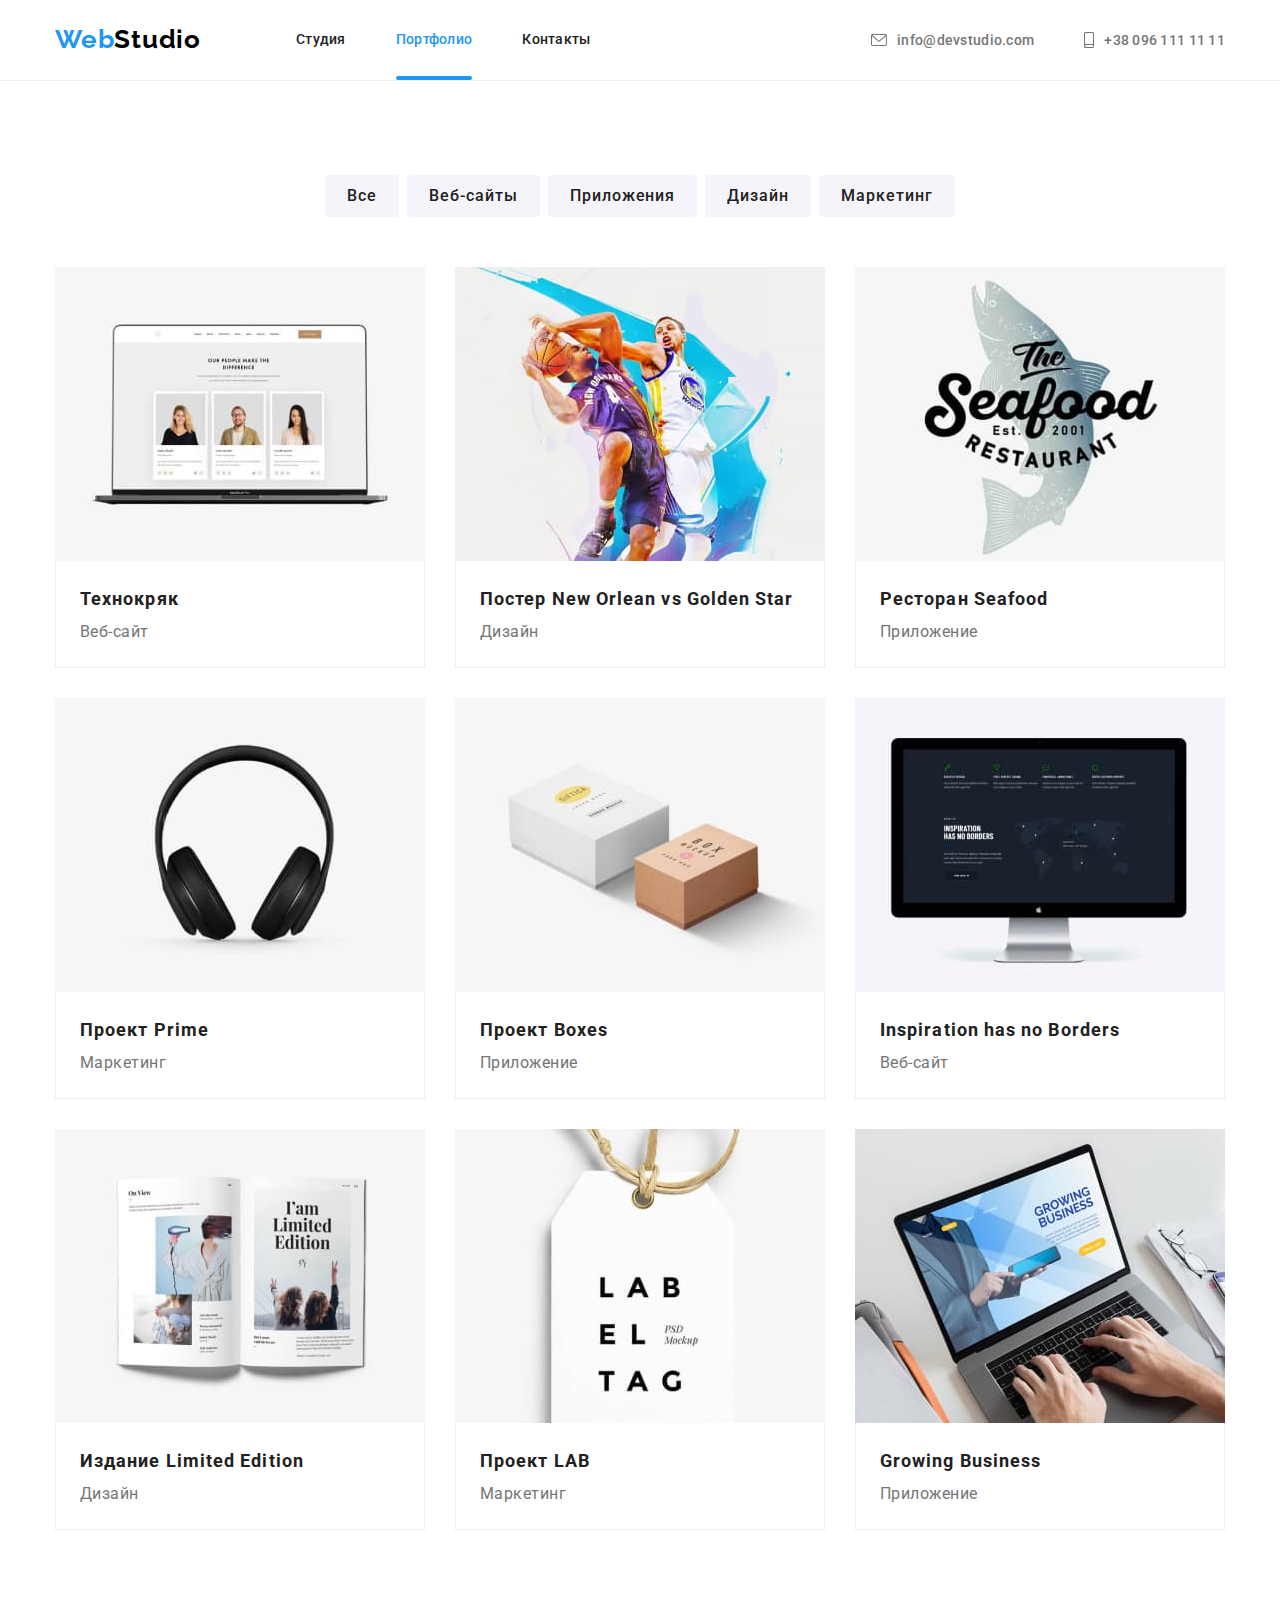
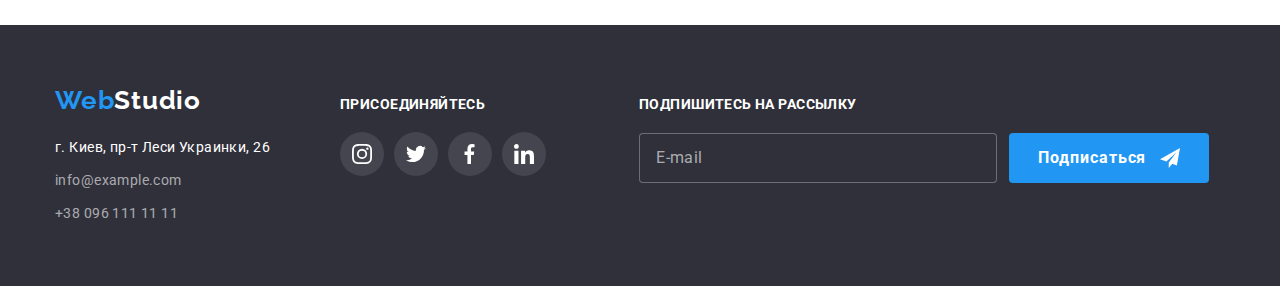
==== portfolio.html @ 0ee6da51 "!!!!!!Start!!!!!!" ====
<!DOCTYPE html>
<html lang="ru">

<head>
  <meta charset="UTF-8" />
  <meta http-equiv="X-UA-Compatible" content="IE=edge" />
  <meta name="viewport" content="width=device-width, initial-scale=1.0" />
  <title>Document</title>
  <link rel="preconnect" href="https://fonts.googleapis.com" />
  <link rel="preconnect" href="https://fonts.gstatic.com" crossorigin />
  <link href="https://fonts.googleapis.com/css2?family=Raleway:wght@700&family=Roboto:wght@400;500;700;900&display=swap"
    rel="stylesheet" />
  <link rel="stylesheet"
    href="https://cdnjs.cloudflare.com/ajax/libs/modern-normalize/1.1.0/modern-normalize.min.css" />
    
  <link rel="stylesheet" href="./css/main.min.css" />


</head>

<body>
  <!-- верхняя линия -->
  <header class="header">

    <div class="container">

      <nav class="header__nav">

        <a href="" class="header__logo"><span class="header__web">Web</span>Studio</a>


        <ul class="site-nav">

          <li class="site-nav__item"><a href="./index.html" class="site-nav__link  ">Студия</a></li>

          <li class="site-nav__item">
            <a href="./portfolio.html" class="site-nav__link current">Портфолио</a>
          </li>
          <li class="site-nav__item"><a href="" class="site-nav__link">Контакты</a></li>
        </ul>
      </nav>

      <ul class="auth-nav ">

        <li class=" auth-nav__item ">

          <a href="info@devstudio.com" class="auth-nav__info">

            <svg class="auth-nav__envelope auth-nav__icon" width="16px" height="12px">

              <use href="./images/icons.svg.svg#icon-envelope"></use>
            </svg>info@devstudio.com</a>
        </li>
        <li class=" auth-nav__item ">
          <a href="+380961111111" class="auth-nav__info">
            <svg class="auth-nav__smartphone auth-nav__icon" width="10px" height="16px">

              <use href="./images/icons.svg.svg#icon-smartphone"></use>
            </svg>+38 096 111 11 11</a>
        </li>
      </ul>
    </div>
  </header>
  <!-- проекти -->
  <main>
    <section class="section-project">
      <div class="section-project__conteiner">
        <h1 class="secret">Проекти компании</h1>
        <!-- фильтр -->
        <div>
          <ul class="filter ">
            <li class="filter__item">
              <button type="button" class=" filter__button">Все</button>
            </li>
            <li class="filter__item">
              <button type="button" class=" filter__button">
                Веб-сайты
              </button>
            </li>
            <li class="filter__item">
              <button type="button" class=" filter__button">
                Приложения
              </button>
            </li>
            <li class="filter__item">
              <button type="button" class=" filter__button">
                Дизайн
              </button>
            </li>
            <li class="filter__item">
              <button type="button" class=" filter__button">
                Маркетинг
              </button>
            </li>
          </ul>
        </div>

        <ul class="project">
          <li class="cards">

            <a href="#" class="cards__link">

              <div class="cards__effect">

                <img src="images/img4.jpg" alt="пример веб сайта" width="370" />
                <div class="cards__textBox">

                  <p class="cards__text ">Ресурс предлагает комплексные предложения с разным уровнем функционала и

                    сервисов. Все это позволит посетителю получить исчерпывающие сведения о компании или частном лице.
                  </p>

                </div>

              </div>
              <div class="cards__border">
                <h2 class="cards__title">Технокряк</h2>

                <p class="cards__description">Веб-сайт</p>

              </div>
            </a>
          </li>

          <li class="cards">
            <a href="#" class="cards__link">
              <div class="cards__effect">
                <img src="images/img5.jpg" alt="пример веб сайта" width="370" />
                <div class="cards__textBox">

                  <p class="cards__text">Ресурс предлагает комплексные предложения с разным уровнем функционала и
                    сервисов. Все это позволит посетителю получить исчерпывающие сведения о компании или частном лице.
                  </p>

                </div>

              </div>

              <div class="cards__border">
                <h2 class="cards__title">
                  Постер <span lang="en"> New Orlean vs Golden Star</span>
                </h2>
                <p class="cards__description">Дизайн</p>
              </div>
            </a>
          </li>
          <li class="cards">
            <a href="#" class="cards__link">
              <div class="cards__effect">
                <img src="images/seafood.jpg" alt="пример веб сайта" width="370" />
                <div class="cards__textBox">

                  <p class="cards__text">Ресурс предлагает комплексные предложения с разным уровнем функционала и
                    сервисов. Все это позволит посетителю получить исчерпывающие сведения о компании или частном лице.
                  </p>

                </div>

              </div>
              <div class="cards__border">
                <h2 class="cards__title">
                  Ресторан <span lang="en">Seafood</span>
                </h2>
                <p class="cards__description">Приложение</p>
              </div>
            </a>
          </li>
          <li class="cards">
            <a href="#" class="cards__link">
              <div class="cards__effect">
                <img src="images/img7.jpg" alt="пример веб сайта" width="370" />
                <div class="cards__textBox">

                  <p class="cards__text">Ресурс предлагает комплексные предложения с разным уровнем функционала и
                    сервисов. Все это позволит посетителю получить исчерпывающие сведения о компании или частном лице.
                  </p>

                </div>

              </div>
              <div class="cards__border">

                <h2 class="cards__title">
                  Проект <span lang="en">Prime</span>
                </h2>
                <p class="cards__description">Маркетинг</p>
              </div>
            </a>
          </li>
          <li class="cards">
            <a href="#" class="cards__link">
              <div class="cards__effect">

                <img src="images/img8.jpg" alt="пример веб сайта" width="370" />
                <div class="cards__textBox">

                  <p class="cards__text">Ресурс предлагает комплексные предложения с разным уровнем функционала и
                    сервисов. Все это позволит посетителю получить исчерпывающие сведения о компании или частном лице.
                  </p>

                </div>

              </div>
              <div class="cards__border">
                <h2 class="cards__title">
                  Проект <span lang="en">Boxes</span>
                </h2>
                <p class="cards__description">Приложение</p>
              </div>
            </a>
          </li>
          <li class="cards">
            <a href="#" class="cards__link">
              <div class="cards__effect">
                <img src="images/img9.jpg" alt="пример веб сайта" width="370" />
                <div class="cards__textBox">

                  <p class="cards__text">Ресурс предлагает комплексные предложения с разным уровнем функционала и
                    сервисов. Все это позволит посетителю получить исчерпывающие сведения о компании или частном лице.
                  </p>

                </div>

              </div>
              <div class="cards__border">
                <h2 class="cards__title" lang="en">
                  Inspiration has no Borders
                </h2>
                <p class="cards__description">Веб-сайт</p>
              </div>
            </a>
          </li>
          <li class="cards">
            <a href="#" class="cards__link">
              <div class="cards__effect">
                <img src="images/img10.jpg" alt="пример веб сайта" width="370" />
                <div class="cards__textBox">

                  <p class="cards__text">Ресурс предлагает комплексные предложения с разным уровнем функционала и
                    сервисов. Все это позволит посетителю получить исчерпывающие сведения о компании или частном лице.
                  </p>

                </div>

              </div>
              <div class="cards__border">
                <h2 class="cards__title">
                  Издание <span lang="en">Limited Edition</span>
                </h2>
                <p class="cards__description">Дизайн</p>
              </div>
            </a>
          </li>
          <li class="cards">
            <a href="#" class="cards__link">
              <div class="cards__effect">
                <img src="images/img11.jpg" alt="пример веб сайта" width="370" />
                <div class="cards__textBox">
                  <p class="cards__text">Ресурс предлагает комплексные предложения с разным уровнем функционала и
                    сервисов. Все это позволит посетителю получить исчерпывающие сведения о компании или частном лице.
                  </p>

                </div>

              </div>
              <div class="cards__border">
                <h2 class="cards__title">
                  Проект <span lang="en">LAB</span>
                </h2>
                <p class="cards__description">Маркетинг</p>
              </div>
            </a>
          </li>
          <li class="cards">
            <a href="#" class="cards__link">
              <div class="cards__effect">
                <img src="images/img12.jpg" alt="пример веб сайта" width="370" />
                <div class="cards__textBox">

                  <p class="cards__text">Ресурс предлагает комплексные предложения с разным уровнем функционала и
                    сервисов. Все это позволит посетителю получить исчерпывающие сведения о компании или частном лице.
                  </p>

                </div>

              </div>
              <div class="cards__border">
                <h2 class="cards__title" lang="en">Growing Business</h2>
                <p class="cards__description">Приложение</p>
              </div>
            </a>
          </li>
        </ul>
      </div>
    </section>
  </main>
  <!-- футер -->

  <footer class="footer">

    <div class=" footer__conteainer container ">

      <div class="footer__address">

        <a class="footer__logo" href=""><span class="footer__web">Web</span>Studio</a>

        <address style="font-style: normal;">

          <ul class="footer__nav ">

            <li class="footer__info auth-info">

              <a href="" class="footer__auth">г. Киев, пр-т Леси Украинки, 26</a>

            </li>
            <li class="footer__info auth-info">
              <a href="info@example.com" class="footer__infoLink ">info@example.com</a>
            </li>
            <li class="footer__info  auth-info">
              <a href="+380961111111" class="footer__infoLink ">+38 096 111 11 11</a>
            </li>
          </ul>
        </address>
      </div>


      <div class="footer-media">
        <h2 class="footer-media__strong">присоединяйтесь</h2>
        <ul class="footerSoc">
          <li class="footerSoc__item">
            <a href="" class=" footerSoc__icon">
              <svg class="footerSoc__svg " width="20px" height="20px">
                <use href="./images/icons.svg.svg#icon-instagram"></use>
              </svg>
            </a>
          </li>
          <li class="footerSoc__item">
            <a href="" class="footerSoc__icon">
              <svg class="footerSoc__svg" width="20px" height="20px">
                <use href="./images/icons.svg.svg#icon-twitter"></use>
              </svg>
            </a>
          </li>
          <li class="footerSoc__item">
            <a href="" class="footerSoc__icon">
              <svg class="footerSoc__svg" width="20px" height="20px">
                <use href="./images/icons.svg.svg#icon-facebook"></use>
              </svg>
            </a>
          </li>
          <li class="footerSoc__item">
            <a href="" class="footerSoc__icon">
              <svg class="footerSoc__svg" width="20px" height="20px">
                <use href="./images/icons.svg.svg#icon-linkedin"></use>
              </svg>
            </a>
          </li>
        </ul>
      </div>
      <div class="subscription">
        <label for="email" class="subscription__label">Подпишитесь на рассылку</label>
        <input class="subscription__input" placeholder="E-mail" type="email" name="email" id="email">

        <button class=" subscription__button" type="submit">Подписаться

          <svg class="subscription__icons" width="20px" height="20px">
            <use href="./images/icons.svg.svg#icon-send"></use>
          </svg>

        </button>
      </div>
    </div>
  </footer>
</body>

</html>
---- css/main.min.css ----
html{box-sizing:border-box}*,*::before,*::after{box-sizing:inherit}.list{list-style:none}ul,li,a{list-style:none;padding:0;margin:0}h1,h2,h3,h4,p{margin:0;padding:0}.dec-non{text-decoration:none}img{display:block}body{padding-top:80px;background-color:#fff;color:#757575;font-family:"Roboto", sans-serif;margin:0}.section{text-align:center;padding-top:95px;padding-bottom:95px}.container{margin-left:auto;margin-right:auto;padding-left:15px;padding-right:15px;width:1200px}.secret{position:absolute;width:1px;height:1px;margin:-1px;border:0;padding:0;white-space:nowrap;clip-path:inset(100%);clip:rect(0 0 0 0);overflow:hidden}.header{position:fixed;width:100%;top:0;left:0;z-index:1;background-color:#fff;border-bottom:1px solid #eeeeee}.container{display:flex;align-items:center}.header__nav{display:flex;align-items:center}.site-nav{margin:auto;margin-left:95px;display:flex}.site-nav__item{margin-right:50px}.site-nav:last-child{margin-right:0}.site-nav__link{position:relative;display:block;padding:32px 0px;font-weight:500;font-size:14px;line-height:1.14;letter-spacing:0.02em;text-decoration:none;color:#212121;transition-property:color;transition-duration:250ms;transition-timing-function:cubic-bezier(0.4, 0, 0.2, 1)}.site-nav__link:focus,.site-nav__link:hover{color:#2196f3}.site-nav__link.current{color:#2196f3}.auth-nav__info{text-decoration:none;font-weight:500;font-size:14px;line-height:1.14;letter-spacing:0.02em}.auth-nav{margin-left:auto;display:flex;align-items:baseline;margin-top:0;margin-bottom:0}.auth-nav__info{text-decoration:none;font-weight:500;font-size:14px;line-height:1.14;letter-spacing:0.02em;color:#757575;transition-property:color;transition-duration:250ms;transition-timing-function:cubic-bezier(0.4, 0, 0.2, 1)}.auth-nav:focus,.auth-nav:hover{color:#2196f3}.auth-nav__item+.auth-nav__item{margin-left:50px}.auth-nav__icon{margin-right:10px;fill:#757575;transition-property:fill;transition-duration:250ms;transition-timing-function:cubic-bezier(0.4, 0, 0.2, 1)}.auth-nav__smartphone{margin-bottom:-3px}.auth-nav__envelope{margin-bottom:-1px}.auth-nav__info:hover,.auth-nav__info:focus{color:#2196f3}.auth-nav__info:hover .auth-nav__icon,.auth-nav__info:focus .auth-nav__icon{fill:#2196f3}.current::after{content:"";position:absolute;left:0;bottom:0;display:block;width:100%;height:4px;border-radius:2px;background-color:#2196f3}.header__logo{font-family:"Raleway";font-style:normal;text-decoration:none;font-weight:700;font-size:26px;line-height:1.2;letter-spacing:0.03em;color:black}.header__web{color:#2196f3}.heroes{min-height:600px;max-width:1600px;padding-top:200px;padding-bottom:200px;margin:auto;background-image:linear-gradient(to right, rgba(0,0,0,0.25), rgba(0,0,0,0.25)),url(../images/Img-fon.jpg);background-color:#2f303a}.heroes__section{text-align:center;margin-left:auto;margin-right:auto;width:1200px}.heroes__header{margin:0;padding:0;font-weight:900;font-size:44px;line-height:1.4;letter-spacing:0.06em;text-transform:uppercase;color:#fff;margin-bottom:30px}.heroes__button{display:inline-block;font-family:inherit;font-weight:500;font-size:16px;line-height:1.6;cursor:pointer;text-align:center;letter-spacing:0.03em;border-radius:4px;border:none;padding:10px 32px;box-sizing:border-box;align-items:center;color:#fff;background-color:#2196f3;box-shadow:0px 4px 4px rgba(0,0,0,0.15);transition-property:background-color;transition-duration:250ms;transition-timing-function:cubic-bezier(0.4, 0, 0.2, 1)}.heroes__button:hover,.heroes__button:focus{background-color:#006eff}.peculiarities__list{display:flex;margin-bottom:0;margin-top:0;font-weight:700;font-size:14px;line-height:1.4;letter-spacing:0.03em;color:#212121}.peculiarities__description{text-align:center;text-align:left;width:270px}.peculiarities__description:not(:last-child){margin-right:30px}.peculiarities__decor{display:flex;justify-content:center;align-items:center;margin-bottom:30px;width:270px;height:120px;border-radius:4px;background-color:#f5f4fa}.peculiarities__title{margin-top:0;margin-bottom:10px;font-weight:700;font-size:14px;line-height:1.4;letter-spacing:0.03em;text-transform:uppercase;color:#212121}.peculiarities__paragraph{margin-bottom:0;margin-top:0;font-weight:400;font-size:14px;line-height:1.7;letter-spacing:0.03em;color:#757575}.performance{text-align:center;padding-bottom:95px}.performance__title{text-align:center;margin-top:0;margin-bottom:0;margin-bottom:50px;font-weight:700;font-size:36px;line-height:1.17;letter-spacing:0.03em;color:#212121}.performance__list{margin:0;display:flex}.performance__description:not(:last-child){padding-right:30px}.performance__card{position:relative}.performance__fon{display:flex;position:absolute;align-items:center;justify-content:center;bottom:0;padding:8px;width:100%;min-height:70px;background-color:rgba(47,48,58,0.8)}.performance__img-text{font-style:normal;text-transform:uppercase;font-weight:700;font-size:14px;line-height:1.14;letter-spacing:0.03em;color:#fff}.team{background-color:#f5f4fa}.team__title{text-align:center;margin-top:0;margin-bottom:0;margin-bottom:50px;font-weight:700;font-size:36px;line-height:1.17;letter-spacing:0.03em;color:#212121}.team__list{margin-top:0;margin-bottom:0;text-align:center;padding-left:0;padding-right:0;display:flex}.team__description{border-radius:0px 0px 4px 4px;box-shadow:0px 1px 3px rgba(0,0,0,0.12),0px 1px 1px rgba(0,0,0,0.14),0px 2px 1px rgba(0,0,0,0.2);background-color:#fff}.team__description:not(:last-child){margin-right:30px}.team__works{padding-top:30px;padding-bottom:30px}.team__employee{margin-top:0;margin-bottom:0;padding-bottom:10px;font-weight:500;font-size:16px;line-height:1.2;letter-spacing:0.03em;color:#212121}.team__speciality{margin-top:0;margin-bottom:0;padding-bottom:16px;font-weight:400;font-size:16px;line-height:1.2;letter-spacing:0.03em}.social-media{display:flex;align-items:center;margin:auto;width:206px}.social-media__logo:not(:last-child){margin-right:10px}.social-media__link{display:flex;width:44px;height:44px;border-radius:50%;transition-property:background-color;transition-duration:250ms;transition-timing-function:cubic-bezier(0.4, 0, 0.2, 1)}.social-media__link:hover,.social-media__link:focus{background-color:#2196f3;filter:drop-shadow(0px 4px 4px rgba(0,0,0,0.25))}.social-media__link a{width:20px;height:20px}.social-media__icon{margin:auto;width:20px;height:20px;fill:#afb1b8;transition-property:fill;transition-duration:250ms;transition-timing-function:cubic-bezier(0.4, 0, 0.2, 1)}.social-media__link:focus .social-media__icon,.social-media__link:hover .social-media__icon{fill:#fff}.clients__title{font-weight:700;font-size:36px;line-height:1.17;margin-bottom:50px;text-align:center;letter-spacing:0.03em;color:#212121}.clients__list{display:flex}.clients__group:not(:last-child){margin-right:30px}.clients__link{display:flex;justify-content:center;width:170px;height:92px;border:1px solid #afb1b8;background-color:#fff;border-radius:4px;transition-property:border-color;transition-duration:250ms;transition-timing-function:cubic-bezier(0.4, 0, 0.2, 1)}.clients__link:hover,.clients__link:focus{border:1px solid #2196f3}.clients__icon{margin-top:auto;margin-bottom:auto;max-width:106px;max-height:60px;fill:#afb1b8;transition-property:fill;transition-duration:250ms;transition-timing-function:cubic-bezier(0.4, 0, 0.2, 1)}.clients__link:focus .clients__icon,.clients__link:hover .clients__icon{fill:#2196f3}.backdrop{position:fixed;top:0;left:0;width:100%;height:100%;background-color:rgba(0,0,0,0.2);transition:opacity 500ms linear, visibility 500ms linear}.backdrop.is-hidden{visibility:hidden;opacity:0;pointer-events:none}.backdrop.is-hidden .modal{transform:translate(-50%, -50%) scale(0) rotate(90deg)}.modal{position:absolute;top:50%;left:50%;transform:translate(-50%, -50%);padding:40px;min-width:528px;min-height:581px;border-radius:4px;box-shadow:0px 1px 3px rgba(0,0,0,0.12),0px 1px 1px rgba(0,0,0,0.14),0px 2px 1px rgba(0,0,0,0.2);background-color:#fff;transform:translate(-50%, -50%);transition:transform 250ms linear}.modal__close{display:flex;align-items:center;position:absolute;cursor:pointer;right:0;top:0;margin:8px;width:30px;height:30px;box-sizing:inherit;border-radius:50%;background-color:#fff;border:1px solid rgba(0,0,0,0.1);transition-property:box-shadow fill;transition-duration:250ms;transition-timing-function:cubic-bezier(0.4, 0, 0.2, 1)}.modal__close:hover,.modal__close:focus{box-shadow:0px 4px 4px rgba(0,0,0,0.25);fill:#2196f3}.modal__sign{align-items:center;justify-content:center}.modal__sign h2{font-weight:700;font-size:20px;margin-bottom:12px;line-height:1.15;letter-spacing:0.03em;color:#212121}.form{width:448px;height:342px}.form__field{position:relative;display:flex;flex-direction:column;margin-top:10px}.form__field textarea{resize:none;height:120px;padding:12px 16px;border:1px solid rgba(33,33,33,0.2);border-radius:4px;transition-property:border;transition-duration:250ms;transition-timing-function:cubic-bezier(0.4, 0, 0.2, 1)}.form__field textarea:focus{outline:0;outline-offset:0}.form__field textarea:focus,.form__field textarea:hover{border:1px solid #2196f3}.form__field ::placeholder{color:rgba(117,117,117,0.5)}.form__label{font-weight:400;font-size:12px;line-height:1.16;margin-bottom:4px;letter-spacing:0.01em}.form__input{padding:12px 42px;height:40px;border:1px solid rgba(33,33,33,0.2);border-radius:4px;transition-property:border;transition-duration:250ms;transition-timing-function:cubic-bezier(0.4, 0, 0.2, 1)}.form__input:focus{outline:0;outline-offset:0}.form__field .form__input:focus,.form__field .form__input:hover{border:1px solid #2196f3}.form__icons{position:absolute;top:29px;left:12px;transition-property:fill;transition-duration:250ms;transition-timing-function:cubic-bezier(0.4, 0, 0.2, 1)}.form__input:focus+.form__icons{fill:#2196f3}.checkbox{position:relative;display:flex;align-items:center;justify-content:center;margin-top:27px;margin-bottom:30px}.checkbox__conditions{position:absolute;width:1px;height:1px;margin:-1px;border:0;padding:0;white-space:nowrap;clip-path:inset(100%);clip:rect(0 0 0 0);overflow:hidden;transition-property:border-color background-color;transition-duration:250ms;transition-timing-function:cubic-bezier(0.4, 0, 0.2, 1)}.checkbox__text{font-weight:400;font-size:14px;line-height:1.71;letter-spacing:0.03em}.checkbox__text::before{position:absolute;content:"";top:50%;left:0;transform:translateY(-60%);display:inline-block;width:15px;height:15px;border:2px solid #212121;border-radius:4px}.checkbox__conditions:checked ~ .checkbox__text::before{border-color:#2196f3;background-color:#2196f3;background-image:url(../images/icon.check.svg);background-origin:content-box}.checkbox__treaty{color:#2196f3}.modal__button{display:block;border:none;box-sizing:border-box;font-weight:700;font-size:16px;line-height:1.9;letter-spacing:0.06em;align-items:center;text-align:center;margin:0 auto;border-radius:4px;border:none;padding:6px 22px;cursor:pointer;width:200px;height:50px;color:#fff;background-color:#2196f3;transition-property:background-color box-shadow;transition-duration:250ms;transition-timing-function:cubic-bezier(0.4, 0, 0.2, 1)}.modal__button:hover,.modal__button:focus{background-color:#006eff;box-shadow:0px 4px 4px rgba(0,0,0,0.15)}footer{font-weight:400;font-size:14px;line-height:1.7;letter-spacing:0.03em;background-color:#2f303a}.footer{padding-top:60px;padding-bottom:60px}.footer__conteainer{display:flex;align-items:baseline}.footer__address{margin-right:70px}.footer__logo{display:block;margin-bottom:20px;font-family:"Raleway";font-style:normal;text-decoration:none;font-weight:700;font-size:26px;line-height:1.2;letter-spacing:0.03em;color:#fff}.footer__web{color:#2196f3}.footer__nav>.footer__info:not(:last-child){margin-bottom:9px}.footer__info{display:block}.footer__auth{text-decoration:none;color:#fff;transition-property:color;transition-duration:250ms;transition-timing-function:cubic-bezier(0.4, 0, 0.2, 1)}.footer__auth:focus,.footer__auth:hover{color:#2196f3}.footer__infoLink{color:rgba(255,255,255,0.6);text-decoration:none;transition-property:color;transition-duration:250ms;transition-timing-function:cubic-bezier(0.4, 0, 0.2, 1)}.footer__infoLink:focus,.footer__infoLink:hover{color:#2196f3}.footer-media{margin-right:93px}.footer-media__strong{margin-bottom:20px;padding:0;font-weight:700;font-size:14px;line-height:16px;letter-spacing:0.03em;text-transform:uppercase;color:#fff}.footerSoc{display:flex;width:206px;height:44px}.footerSoc__item:not(:last-child){margin-right:10px}.footerSoc__icon{display:flex;width:44px;height:44px;border-radius:50%;background-color:#44454e;transition-property:background-color;transition-duration:250ms;transition-timing-function:cubic-bezier(0.4, 0, 0.2, 1)}.footerSoc__icon:hover,.footerSoc__icon:focus{background-color:#2196f3}.footerSoc__svg{margin:auto;width:20px;height:20px;fill:#fff}.subscription{display:flex;flex-direction:column;position:relative;width:570px;height:86px}.subscription__label{font-weight:700;font-size:14px;text-transform:uppercase;line-height:1.14;letter-spacing:0.03em;color:#fff;margin-bottom:20px}.subscription__input{padding:15px 16px;border-radius:4px;border:1px solid rgba(255,255,255,0.3);width:358px;height:50px;background-color:#2f303a;transition-property:border;transition-duration:250ms;transition-timing-function:cubic-bezier(0.4, 0, 0.2, 1)}.subscription__input:focus{outline:0;outline-offset:0}.subscription__input:focus,.subscription__input:hover{border:1px solid #2196f3}.subscription__input::placeholder{font-weight:400;font-size:16px;line-height:1.25;letter-spacing:0.03em;color:rgba(255,255,255,0.6)}.subscription__button{border:none;box-sizing:border-box;font-weight:700;font-size:16px;line-height:1.9;letter-spacing:0.06em;align-items:center;text-align:center;display:flex;position:absolute;align-items:center;justify-content:space-around;right:0;bottom:0;border-radius:4px;border:none;padding:6px 22px;cursor:pointer;width:200px;height:50px;text-align:center;color:#fff;background-color:#2196f3;transition-property:background-color box-shadow;transition-duration:250ms;transition-timing-function:cubic-bezier(0.4, 0, 0.2, 1)}.subscription__button:hover,.subscription__button:focus{background-color:#006eff;box-shadow:0px 4px 4px rgba(0,0,0,0.15)}.subscription__icons{fill:#fff}.section-project{padding-top:95px;padding-bottom:95px}.section-project__conteiner{margin-left:auto;margin-right:auto;padding-left:15px;padding-right:15px;width:1200px}.filter{display:flex;justify-content:center;margin:0;padding:0;margin-bottom:50px;margin-right:auto;align-items:center}.filter .filter__item:not(:last-child){margin-right:8px}.filter__button{border-radius:4px;border:none;cursor:pointer;padding:6px 22px;box-sizing:border-box;min-width:70px;font-weight:500;font-size:16px;line-height:1.9;letter-spacing:0.06em;align-items:center;text-align:center;color:#212121;background-color:#f5f4fa;transition-property:background-color filter color;transition-duration:250ms;transition-timing-function:cubic-bezier(0.4, 0, 0.2, 1)}.filter__button:hover,.filter__button:focus{color:#ffffff;background-color:#2196f3;filter:drop-shadow(0px 4px 4px rgba(0,0,0,0.25))}.project{display:flex;flex-wrap:wrap;margin:auto;padding:0}.cards{margin-right:30px;margin-bottom:30px;transition-property:filter;transition-duration:250ms;transition-timing-function:cubic-bezier(0.4, 0, 0.2, 1);width:calc((100% - 60px) / 3);background-color:#fff}.cards:nth-child(3n){margin-right:0px}.cards:nth-last-child(-n+3){margin-bottom:0}.cards:hover{filter:drop-shadow(0px 4px 4px rgba(0,0,0,0.25))}.cards__link{text-decoration:none}.cards__effect{position:relative;overflow:hidden}.cards__textBox{position:absolute;bottom:0;right:0;padding:63px 24px;width:100%;height:100%;background-color:rgba(33,150,243,0.9);transform:translateY(100%);transition-duration:250ms;transition-timing-function:cubic-bezier(0.4, 0, 0.2, 1)}.cards:hover .cards__textBox{transform:translateY(0)}.cards__text{padding:63px, 24px;font-weight:400;font-size:18px;line-height:1.55;letter-spacing:0.03em;text-align:left;color:#fff}.cards__border{padding:20px 24px;border:1px solid #eeeeee;border-top:0}.cards__title{font-weight:700;font-size:18px;line-height:2;letter-spacing:0.06em;color:#212121}.cards__description{font-weight:400;font-size:16px;line-height:1.87;letter-spacing:0.03em;color:#757575}
/*# sourceMappingURL=main.min.css.map */
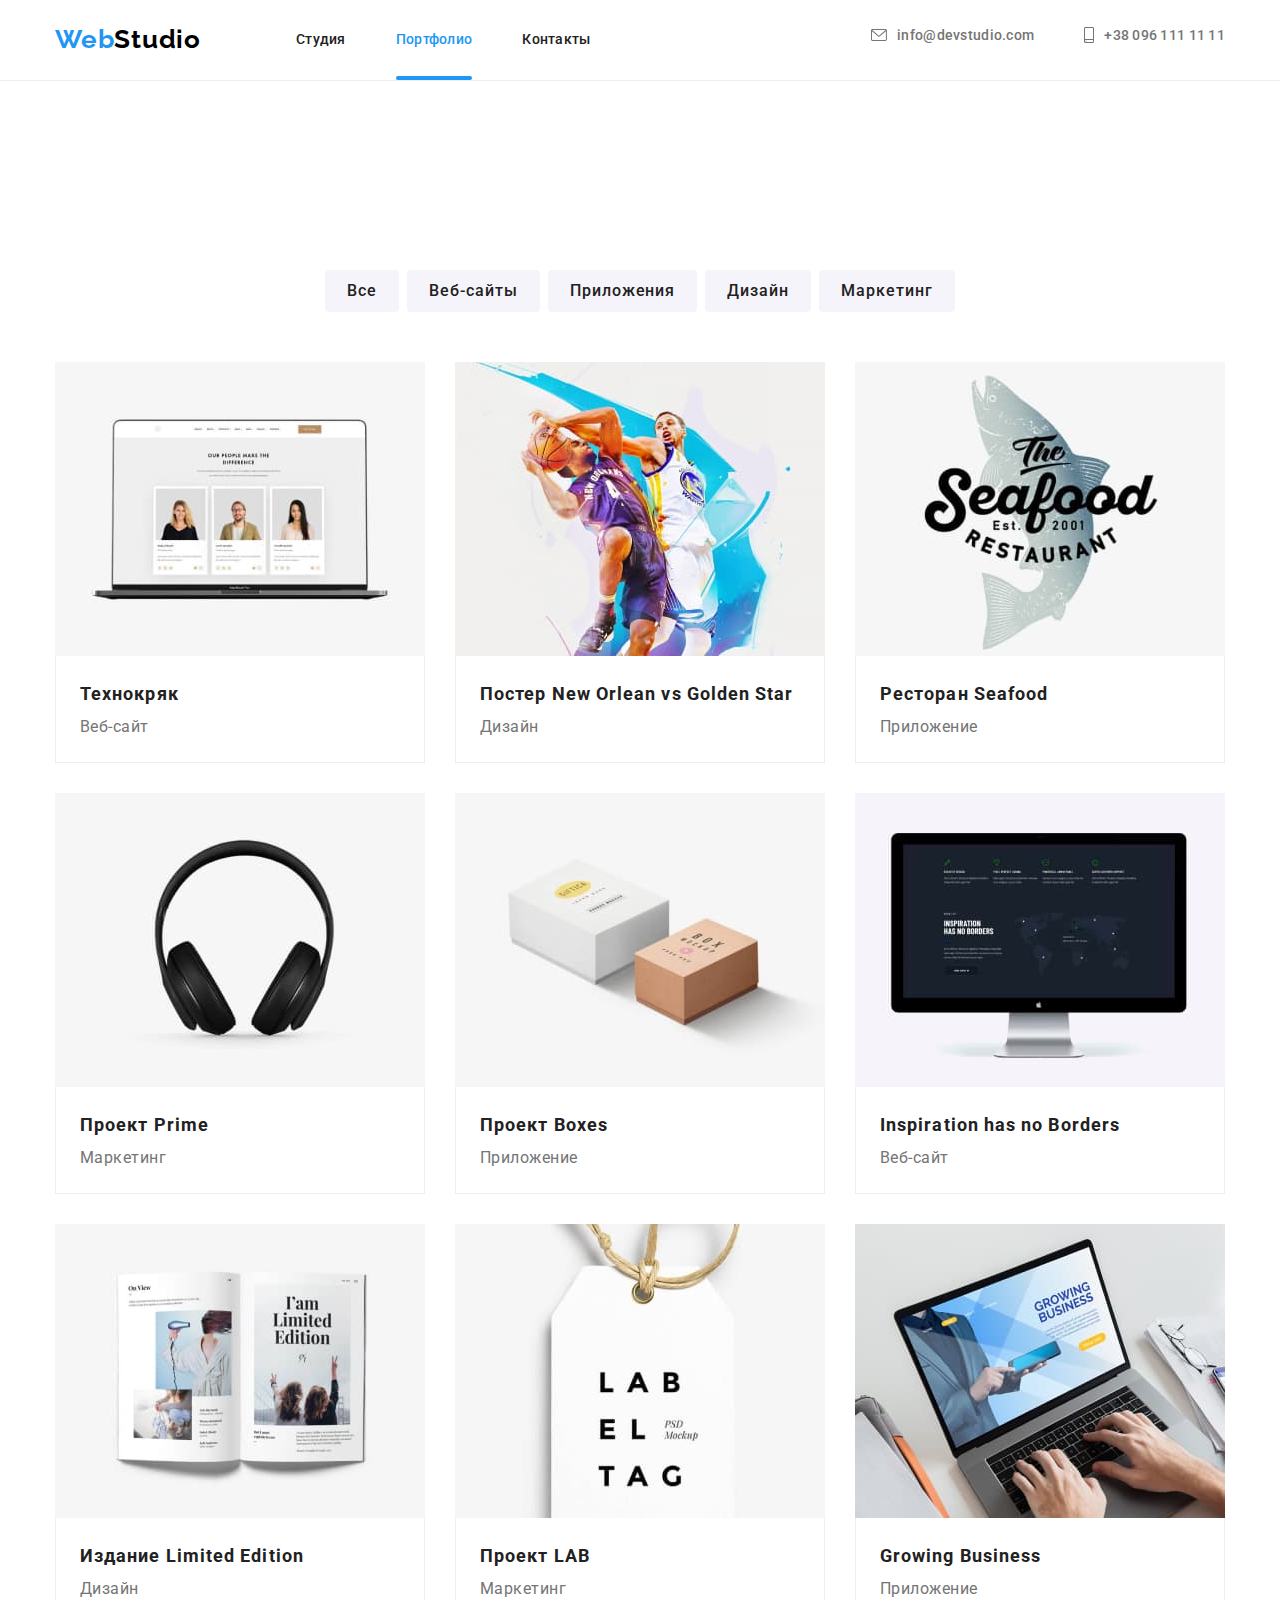
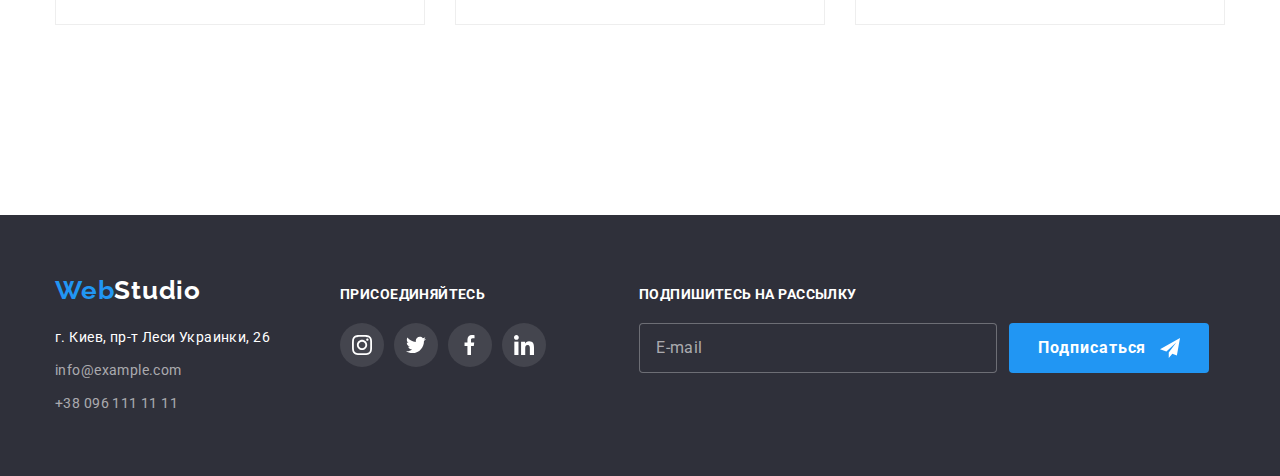
==== commit af4d0b94: "DZ перевірено валідатором" ====
--- a/portfolio.html
+++ b/portfolio.html
@@ -22,19 +22,26 @@
   <!-- верхняя линия -->
   <header class="header">
 
-    <div class="container">
+    <div class="container page-header">
 
       <nav class="header__nav">
 
         <a href="" class="header__logo"><span class="header__web">Web</span>Studio</a>
-
+        <button class="button-mobmenu js-open-menu" 
+        aria-expanded="false"
+        aria-controls="mob-menu"
+         type="button">
+          <svg  width="40px" height="40px" >
+            <use href="./images/icons.svg.svg#icon-mobmenu"></use>
+          </svg>
+        </button>
 
         <ul class="site-nav">
 
           <li class="site-nav__item"><a href="./index.html" class="site-nav__link  ">Студия</a></li>
 
           <li class="site-nav__item">
-            <a href="./portfolio.html" class="site-nav__link current">Портфолио</a>
+            <a href="./portfolio.html" class="site-nav__link current ">Портфолио</a>
           </li>
           <li class="site-nav__item"><a href="" class="site-nav__link">Контакты</a></li>
         </ul>
@@ -61,10 +68,60 @@
       </ul>
     </div>
   </header>
+  
+
+    <!-- мобильное меню -->
+
+    <div class="mob-menu js-menu-container" id="mob-menu" >
+ 
+      <button class="button-mobmenu close js-close-menu"  type="button">
+        <svg  width="40px" height="40px" >
+          <use href="./images/icons.svg.svg#icon-mobclose"></use>
+        </svg>
+      </button>
+
+      <nav>
+        <ul class="mob-nav">
+
+          <li class="mob-nav__item"><a href="./index.html" class="mob-nav__link  ">Студия</a></li>
+
+          <li class="mob-nav__item">
+            <a href="./portfolio.html" class="mob-nav__link current w">Портфолио</a>
+          </li>
+          <li class="mob-nav__item"><a href="#" class="mob-nav__link">Контакты</a></li>
+        </ul>
+
+        <ul class="contacts">
+          <li class=" contacts__item ">
+            <a href="+380961111111" class="contacts__tel">+38 096 111 11 11</a>
+          </li>
+          <li class=" contacts__item ">
+
+            <a href="info@devstudio.com" class="contacts__info">info@devstudio.com</a>
+          </li>
+        </ul>
+
+        <ul class="mob-media">
+        <li class="mob-media__item">
+          <a href="#" class="mob-media__link">Instagram</a>
+        </li>
+        <li class="mob-media__item">
+          <a href="#" class="mob-media__link sol">Twitter</a>
+        </li>
+        <li class="mob-media__item">
+          <a href="#" class="mob-media__link sol">Facebook</a>
+        </li>
+        <li class="mob-media__item">
+          <a href="#" class="mob-media__link sol">LinkedIn</a>
+        </li>
+      </ul>
+        
+      </nav>
+    </div>
   <!-- проекти -->
   <main>
     <section class="section-project">
-      <div class="section-project__conteiner">
+      <div class="section-project container">
         <h1 class="secret">Проекти компании</h1>
         <!-- фильтр -->
         <div>
@@ -102,7 +159,11 @@
 
               <div class="cards__effect">
 
-                <img src="images/img4.jpg" alt="пример веб сайта" width="370" />
+                <img srcset="
+
+                ./images/proj.370x294.jpg 1x, 
+                ./images/proj.740x588.jpg 2x"
+                src="./images/proj.370x294.jpg" alt="пример веб сайта"  />
                 <div class="cards__textBox">
 
                   <p class="cards__text ">Ресурс предлагает комплексные предложения с разным уровнем функционала и
@@ -116,16 +177,21 @@
               <div class="cards__border">
                 <h2 class="cards__title">Технокряк</h2>
 
-                <p class="cards__description">Веб-сайт</p>
-
-              </div>
-            </a>
-          </li>
-
-          <li class="cards">
-            <a href="#" class="cards__link">
-              <div class="cards__effect">
-                <img src="images/img5.jpg" alt="пример веб сайта" width="370" />
+                <p class="cards__description tablet">Веб-сайт</p>
+
+              </div>
+            </a>
+          </li>
+
+          <li class="cards">
+            <a href="#" class="cards__link">
+              <div class="cards__effect">
+                <img srcset="
+
+                ./images/proj2.370x294.jpg 1x, 
+                ./images/proj2.740x588.jpg 2x"
+
+                src="./images/proj2.370x294.jpg" alt="пример веб сайта" />
                 <div class="cards__textBox">
 
                   <p class="cards__text">Ресурс предлагает комплексные предложения с разным уровнем функционала и
@@ -147,7 +213,12 @@
           <li class="cards">
             <a href="#" class="cards__link">
               <div class="cards__effect">
-                <img src="images/seafood.jpg" alt="пример веб сайта" width="370" />
+                <img srcset="
+
+                ./images/proj3.370x294.jpg 1x, 
+                ./images/proj3.740x588.jpg 2x"
+
+                src=" ./images/proj3.370x294.jpg" alt="пример веб сайта"  />
                 <div class="cards__textBox">
 
                   <p class="cards__text">Ресурс предлагает комплексные предложения с разным уровнем функционала и
@@ -168,7 +239,12 @@
           <li class="cards">
             <a href="#" class="cards__link">
               <div class="cards__effect">
-                <img src="images/img7.jpg" alt="пример веб сайта" width="370" />
+                <img  srcset="
+
+                ./images/proj4.370x294.jpg 1x, 
+                ./images/proj4.740x588.jpg 2x"
+
+                src=" ./images/proj4.370x294.jpg" alt="пример веб сайта" />
                 <div class="cards__textBox">
 
                   <p class="cards__text">Ресурс предлагает комплексные предложения с разным уровнем функционала и
@@ -191,7 +267,12 @@
             <a href="#" class="cards__link">
               <div class="cards__effect">
 
-                <img src="images/img8.jpg" alt="пример веб сайта" width="370" />
+                <img  srcset="
+
+                ./images/proj5.370x294.jpg 1x, 
+                ./images/proj5.740x588.jpg 2x"
+
+                src=" ./images/proj5.370x294.jpg" alt="пример веб сайта" />
                 <div class="cards__textBox">
 
                   <p class="cards__text">Ресурс предлагает комплексные предложения с разным уровнем функционала и
@@ -212,7 +293,12 @@
           <li class="cards">
             <a href="#" class="cards__link">
               <div class="cards__effect">
-                <img src="images/img9.jpg" alt="пример веб сайта" width="370" />
+                <img  srcset="
+
+                ./images/proj6.370x294.jpg 1x, 
+                ./images/proj6.740x588.jpg 2x"
+
+                src="  ./images/proj6.370x294.jpg" alt="пример веб сайта"  />
                 <div class="cards__textBox">
 
                   <p class="cards__text">Ресурс предлагает комплексные предложения с разным уровнем функционала и
@@ -233,7 +319,12 @@
           <li class="cards">
             <a href="#" class="cards__link">
               <div class="cards__effect">
-                <img src="images/img10.jpg" alt="пример веб сайта" width="370" />
+                <img  srcset="
+
+                ./images/proj7.370x294.jpg 1x, 
+                ./images/proj7.740x588.jpg 2x"
+                
+                src="./images/proj7.370x294.jpg" alt="пример веб сайта" />
                 <div class="cards__textBox">
 
                   <p class="cards__text">Ресурс предлагает комплексные предложения с разным уровнем функционала и
@@ -254,7 +345,12 @@
           <li class="cards">
             <a href="#" class="cards__link">
               <div class="cards__effect">
-                <img src="images/img11.jpg" alt="пример веб сайта" width="370" />
+                <img  srcset="
+
+                ./images/proj8.370x294.jpg 1x, 
+                ./images/proj8.740x588.jpg 2x"
+
+                src="./images/proj8.370x294.jpg" alt="пример веб сайта"  />
                 <div class="cards__textBox">
                   <p class="cards__text">Ресурс предлагает комплексные предложения с разным уровнем функционала и
                     сервисов. Все это позволит посетителю получить исчерпывающие сведения о компании или частном лице.
@@ -274,7 +370,12 @@
           <li class="cards">
             <a href="#" class="cards__link">
               <div class="cards__effect">
-                <img src="images/img12.jpg" alt="пример веб сайта" width="370" />
+                <img srcset="
+
+                ./images/proj9.370x294.jpg 1x, 
+                ./images/proj9.740x588.jpg 2x"
+
+                src="./images/proj9.370x294.jpg" alt="пример веб сайта" />
                 <div class="cards__textBox">
 
                   <p class="cards__text">Ресурс предлагает комплексные предложения с разным уровнем функционала и
@@ -371,6 +472,7 @@
       </div>
     </div>
   </footer>
+  <script src="./js/mobile-menu.js"></script>
 </body>
 
 </html>--- a/css/main.min.css
+++ b/css/main.min.css
@@ -1,2 +1,2 @@
-html{box-sizing:border-box}*,*::before,*::after{box-sizing:inherit}.list{list-style:none}ul,li,a{list-style:none;padding:0;margin:0}h1,h2,h3,h4,p{margin:0;padding:0}.dec-non{text-decoration:none}img{display:block}body{padding-top:80px;background-color:#fff;color:#757575;font-family:"Roboto", sans-serif;margin:0}.section{text-align:center;padding-top:95px;padding-bottom:95px}.container{margin-left:auto;margin-right:auto;padding-left:15px;padding-right:15px;width:1200px}.secret{position:absolute;width:1px;height:1px;margin:-1px;border:0;padding:0;white-space:nowrap;clip-path:inset(100%);clip:rect(0 0 0 0);overflow:hidden}.header{position:fixed;width:100%;top:0;left:0;z-index:1;background-color:#fff;border-bottom:1px solid #eeeeee}.container{display:flex;align-items:center}.header__nav{display:flex;align-items:center}.site-nav{margin:auto;margin-left:95px;display:flex}.site-nav__item{margin-right:50px}.site-nav:last-child{margin-right:0}.site-nav__link{position:relative;display:block;padding:32px 0px;font-weight:500;font-size:14px;line-height:1.14;letter-spacing:0.02em;text-decoration:none;color:#212121;transition-property:color;transition-duration:250ms;transition-timing-function:cubic-bezier(0.4, 0, 0.2, 1)}.site-nav__link:focus,.site-nav__link:hover{color:#2196f3}.site-nav__link.current{color:#2196f3}.auth-nav__info{text-decoration:none;font-weight:500;font-size:14px;line-height:1.14;letter-spacing:0.02em}.auth-nav{margin-left:auto;display:flex;align-items:baseline;margin-top:0;margin-bottom:0}.auth-nav__info{text-decoration:none;font-weight:500;font-size:14px;line-height:1.14;letter-spacing:0.02em;color:#757575;transition-property:color;transition-duration:250ms;transition-timing-function:cubic-bezier(0.4, 0, 0.2, 1)}.auth-nav:focus,.auth-nav:hover{color:#2196f3}.auth-nav__item+.auth-nav__item{margin-left:50px}.auth-nav__icon{margin-right:10px;fill:#757575;transition-property:fill;transition-duration:250ms;transition-timing-function:cubic-bezier(0.4, 0, 0.2, 1)}.auth-nav__smartphone{margin-bottom:-3px}.auth-nav__envelope{margin-bottom:-1px}.auth-nav__info:hover,.auth-nav__info:focus{color:#2196f3}.auth-nav__info:hover .auth-nav__icon,.auth-nav__info:focus .auth-nav__icon{fill:#2196f3}.current::after{content:"";position:absolute;left:0;bottom:0;display:block;width:100%;height:4px;border-radius:2px;background-color:#2196f3}.header__logo{font-family:"Raleway";font-style:normal;text-decoration:none;font-weight:700;font-size:26px;line-height:1.2;letter-spacing:0.03em;color:black}.header__web{color:#2196f3}.heroes{min-height:600px;max-width:1600px;padding-top:200px;padding-bottom:200px;margin:auto;background-image:linear-gradient(to right, rgba(0,0,0,0.25), rgba(0,0,0,0.25)),url(../images/Img-fon.jpg);background-color:#2f303a}.heroes__section{text-align:center;margin-left:auto;margin-right:auto;width:1200px}.heroes__header{margin:0;padding:0;font-weight:900;font-size:44px;line-height:1.4;letter-spacing:0.06em;text-transform:uppercase;color:#fff;margin-bottom:30px}.heroes__button{display:inline-block;font-family:inherit;font-weight:500;font-size:16px;line-height:1.6;cursor:pointer;text-align:center;letter-spacing:0.03em;border-radius:4px;border:none;padding:10px 32px;box-sizing:border-box;align-items:center;color:#fff;background-color:#2196f3;box-shadow:0px 4px 4px rgba(0,0,0,0.15);transition-property:background-color;transition-duration:250ms;transition-timing-function:cubic-bezier(0.4, 0, 0.2, 1)}.heroes__button:hover,.heroes__button:focus{background-color:#006eff}.peculiarities__list{display:flex;margin-bottom:0;margin-top:0;font-weight:700;font-size:14px;line-height:1.4;letter-spacing:0.03em;color:#212121}.peculiarities__description{text-align:center;text-align:left;width:270px}.peculiarities__description:not(:last-child){margin-right:30px}.peculiarities__decor{display:flex;justify-content:center;align-items:center;margin-bottom:30px;width:270px;height:120px;border-radius:4px;background-color:#f5f4fa}.peculiarities__title{margin-top:0;margin-bottom:10px;font-weight:700;font-size:14px;line-height:1.4;letter-spacing:0.03em;text-transform:uppercase;color:#212121}.peculiarities__paragraph{margin-bottom:0;margin-top:0;font-weight:400;font-size:14px;line-height:1.7;letter-spacing:0.03em;color:#757575}.performance{text-align:center;padding-bottom:95px}.performance__title{text-align:center;margin-top:0;margin-bottom:0;margin-bottom:50px;font-weight:700;font-size:36px;line-height:1.17;letter-spacing:0.03em;color:#212121}.performance__list{margin:0;display:flex}.performance__description:not(:last-child){padding-right:30px}.performance__card{position:relative}.performance__fon{display:flex;position:absolute;align-items:center;justify-content:center;bottom:0;padding:8px;width:100%;min-height:70px;background-color:rgba(47,48,58,0.8)}.performance__img-text{font-style:normal;text-transform:uppercase;font-weight:700;font-size:14px;line-height:1.14;letter-spacing:0.03em;color:#fff}.team{background-color:#f5f4fa}.team__title{text-align:center;margin-top:0;margin-bottom:0;margin-bottom:50px;font-weight:700;font-size:36px;line-height:1.17;letter-spacing:0.03em;color:#212121}.team__list{margin-top:0;margin-bottom:0;text-align:center;padding-left:0;padding-right:0;display:flex}.team__description{border-radius:0px 0px 4px 4px;box-shadow:0px 1px 3px rgba(0,0,0,0.12),0px 1px 1px rgba(0,0,0,0.14),0px 2px 1px rgba(0,0,0,0.2);background-color:#fff}.team__description:not(:last-child){margin-right:30px}.team__works{padding-top:30px;padding-bottom:30px}.team__employee{margin-top:0;margin-bottom:0;padding-bottom:10px;font-weight:500;font-size:16px;line-height:1.2;letter-spacing:0.03em;color:#212121}.team__speciality{margin-top:0;margin-bottom:0;padding-bottom:16px;font-weight:400;font-size:16px;line-height:1.2;letter-spacing:0.03em}.social-media{display:flex;align-items:center;margin:auto;width:206px}.social-media__logo:not(:last-child){margin-right:10px}.social-media__link{display:flex;width:44px;height:44px;border-radius:50%;transition-property:background-color;transition-duration:250ms;transition-timing-function:cubic-bezier(0.4, 0, 0.2, 1)}.social-media__link:hover,.social-media__link:focus{background-color:#2196f3;filter:drop-shadow(0px 4px 4px rgba(0,0,0,0.25))}.social-media__link a{width:20px;height:20px}.social-media__icon{margin:auto;width:20px;height:20px;fill:#afb1b8;transition-property:fill;transition-duration:250ms;transition-timing-function:cubic-bezier(0.4, 0, 0.2, 1)}.social-media__link:focus .social-media__icon,.social-media__link:hover .social-media__icon{fill:#fff}.clients__title{font-weight:700;font-size:36px;line-height:1.17;margin-bottom:50px;text-align:center;letter-spacing:0.03em;color:#212121}.clients__list{display:flex}.clients__group:not(:last-child){margin-right:30px}.clients__link{display:flex;justify-content:center;width:170px;height:92px;border:1px solid #afb1b8;background-color:#fff;border-radius:4px;transition-property:border-color;transition-duration:250ms;transition-timing-function:cubic-bezier(0.4, 0, 0.2, 1)}.clients__link:hover,.clients__link:focus{border:1px solid #2196f3}.clients__icon{margin-top:auto;margin-bottom:auto;max-width:106px;max-height:60px;fill:#afb1b8;transition-property:fill;transition-duration:250ms;transition-timing-function:cubic-bezier(0.4, 0, 0.2, 1)}.clients__link:focus .clients__icon,.clients__link:hover .clients__icon{fill:#2196f3}.backdrop{position:fixed;top:0;left:0;width:100%;height:100%;background-color:rgba(0,0,0,0.2);transition:opacity 500ms linear, visibility 500ms linear}.backdrop.is-hidden{visibility:hidden;opacity:0;pointer-events:none}.backdrop.is-hidden .modal{transform:translate(-50%, -50%) scale(0) rotate(90deg)}.modal{position:absolute;top:50%;left:50%;transform:translate(-50%, -50%);padding:40px;min-width:528px;min-height:581px;border-radius:4px;box-shadow:0px 1px 3px rgba(0,0,0,0.12),0px 1px 1px rgba(0,0,0,0.14),0px 2px 1px rgba(0,0,0,0.2);background-color:#fff;transform:translate(-50%, -50%);transition:transform 250ms linear}.modal__close{display:flex;align-items:center;position:absolute;cursor:pointer;right:0;top:0;margin:8px;width:30px;height:30px;box-sizing:inherit;border-radius:50%;background-color:#fff;border:1px solid rgba(0,0,0,0.1);transition-property:box-shadow fill;transition-duration:250ms;transition-timing-function:cubic-bezier(0.4, 0, 0.2, 1)}.modal__close:hover,.modal__close:focus{box-shadow:0px 4px 4px rgba(0,0,0,0.25);fill:#2196f3}.modal__sign{align-items:center;justify-content:center}.modal__sign h2{font-weight:700;font-size:20px;margin-bottom:12px;line-height:1.15;letter-spacing:0.03em;color:#212121}.form{width:448px;height:342px}.form__field{position:relative;display:flex;flex-direction:column;margin-top:10px}.form__field textarea{resize:none;height:120px;padding:12px 16px;border:1px solid rgba(33,33,33,0.2);border-radius:4px;transition-property:border;transition-duration:250ms;transition-timing-function:cubic-bezier(0.4, 0, 0.2, 1)}.form__field textarea:focus{outline:0;outline-offset:0}.form__field textarea:focus,.form__field textarea:hover{border:1px solid #2196f3}.form__field ::placeholder{color:rgba(117,117,117,0.5)}.form__label{font-weight:400;font-size:12px;line-height:1.16;margin-bottom:4px;letter-spacing:0.01em}.form__input{padding:12px 42px;height:40px;border:1px solid rgba(33,33,33,0.2);border-radius:4px;transition-property:border;transition-duration:250ms;transition-timing-function:cubic-bezier(0.4, 0, 0.2, 1)}.form__input:focus{outline:0;outline-offset:0}.form__field .form__input:focus,.form__field .form__input:hover{border:1px solid #2196f3}.form__icons{position:absolute;top:29px;left:12px;transition-property:fill;transition-duration:250ms;transition-timing-function:cubic-bezier(0.4, 0, 0.2, 1)}.form__input:focus+.form__icons{fill:#2196f3}.checkbox{position:relative;display:flex;align-items:center;justify-content:center;margin-top:27px;margin-bottom:30px}.checkbox__conditions{position:absolute;width:1px;height:1px;margin:-1px;border:0;padding:0;white-space:nowrap;clip-path:inset(100%);clip:rect(0 0 0 0);overflow:hidden;transition-property:border-color background-color;transition-duration:250ms;transition-timing-function:cubic-bezier(0.4, 0, 0.2, 1)}.checkbox__text{font-weight:400;font-size:14px;line-height:1.71;letter-spacing:0.03em}.checkbox__text::before{position:absolute;content:"";top:50%;left:0;transform:translateY(-60%);display:inline-block;width:15px;height:15px;border:2px solid #212121;border-radius:4px}.checkbox__conditions:checked ~ .checkbox__text::before{border-color:#2196f3;background-color:#2196f3;background-image:url(../images/icon.check.svg);background-origin:content-box}.checkbox__treaty{color:#2196f3}.modal__button{display:block;border:none;box-sizing:border-box;font-weight:700;font-size:16px;line-height:1.9;letter-spacing:0.06em;align-items:center;text-align:center;margin:0 auto;border-radius:4px;border:none;padding:6px 22px;cursor:pointer;width:200px;height:50px;color:#fff;background-color:#2196f3;transition-property:background-color box-shadow;transition-duration:250ms;transition-timing-function:cubic-bezier(0.4, 0, 0.2, 1)}.modal__button:hover,.modal__button:focus{background-color:#006eff;box-shadow:0px 4px 4px rgba(0,0,0,0.15)}footer{font-weight:400;font-size:14px;line-height:1.7;letter-spacing:0.03em;background-color:#2f303a}.footer{padding-top:60px;padding-bottom:60px}.footer__conteainer{display:flex;align-items:baseline}.footer__address{margin-right:70px}.footer__logo{display:block;margin-bottom:20px;font-family:"Raleway";font-style:normal;text-decoration:none;font-weight:700;font-size:26px;line-height:1.2;letter-spacing:0.03em;color:#fff}.footer__web{color:#2196f3}.footer__nav>.footer__info:not(:last-child){margin-bottom:9px}.footer__info{display:block}.footer__auth{text-decoration:none;color:#fff;transition-property:color;transition-duration:250ms;transition-timing-function:cubic-bezier(0.4, 0, 0.2, 1)}.footer__auth:focus,.footer__auth:hover{color:#2196f3}.footer__infoLink{color:rgba(255,255,255,0.6);text-decoration:none;transition-property:color;transition-duration:250ms;transition-timing-function:cubic-bezier(0.4, 0, 0.2, 1)}.footer__infoLink:focus,.footer__infoLink:hover{color:#2196f3}.footer-media{margin-right:93px}.footer-media__strong{margin-bottom:20px;padding:0;font-weight:700;font-size:14px;line-height:16px;letter-spacing:0.03em;text-transform:uppercase;color:#fff}.footerSoc{display:flex;width:206px;height:44px}.footerSoc__item:not(:last-child){margin-right:10px}.footerSoc__icon{display:flex;width:44px;height:44px;border-radius:50%;background-color:#44454e;transition-property:background-color;transition-duration:250ms;transition-timing-function:cubic-bezier(0.4, 0, 0.2, 1)}.footerSoc__icon:hover,.footerSoc__icon:focus{background-color:#2196f3}.footerSoc__svg{margin:auto;width:20px;height:20px;fill:#fff}.subscription{display:flex;flex-direction:column;position:relative;width:570px;height:86px}.subscription__label{font-weight:700;font-size:14px;text-transform:uppercase;line-height:1.14;letter-spacing:0.03em;color:#fff;margin-bottom:20px}.subscription__input{padding:15px 16px;border-radius:4px;border:1px solid rgba(255,255,255,0.3);width:358px;height:50px;background-color:#2f303a;transition-property:border;transition-duration:250ms;transition-timing-function:cubic-bezier(0.4, 0, 0.2, 1)}.subscription__input:focus{outline:0;outline-offset:0}.subscription__input:focus,.subscription__input:hover{border:1px solid #2196f3}.subscription__input::placeholder{font-weight:400;font-size:16px;line-height:1.25;letter-spacing:0.03em;color:rgba(255,255,255,0.6)}.subscription__button{border:none;box-sizing:border-box;font-weight:700;font-size:16px;line-height:1.9;letter-spacing:0.06em;align-items:center;text-align:center;display:flex;position:absolute;align-items:center;justify-content:space-around;right:0;bottom:0;border-radius:4px;border:none;padding:6px 22px;cursor:pointer;width:200px;height:50px;text-align:center;color:#fff;background-color:#2196f3;transition-property:background-color box-shadow;transition-duration:250ms;transition-timing-function:cubic-bezier(0.4, 0, 0.2, 1)}.subscription__button:hover,.subscription__button:focus{background-color:#006eff;box-shadow:0px 4px 4px rgba(0,0,0,0.15)}.subscription__icons{fill:#fff}.section-project{padding-top:95px;padding-bottom:95px}.section-project__conteiner{margin-left:auto;margin-right:auto;padding-left:15px;padding-right:15px;width:1200px}.filter{display:flex;justify-content:center;margin:0;padding:0;margin-bottom:50px;margin-right:auto;align-items:center}.filter .filter__item:not(:last-child){margin-right:8px}.filter__button{border-radius:4px;border:none;cursor:pointer;padding:6px 22px;box-sizing:border-box;min-width:70px;font-weight:500;font-size:16px;line-height:1.9;letter-spacing:0.06em;align-items:center;text-align:center;color:#212121;background-color:#f5f4fa;transition-property:background-color filter color;transition-duration:250ms;transition-timing-function:cubic-bezier(0.4, 0, 0.2, 1)}.filter__button:hover,.filter__button:focus{color:#ffffff;background-color:#2196f3;filter:drop-shadow(0px 4px 4px rgba(0,0,0,0.25))}.project{display:flex;flex-wrap:wrap;margin:auto;padding:0}.cards{margin-right:30px;margin-bottom:30px;transition-property:filter;transition-duration:250ms;transition-timing-function:cubic-bezier(0.4, 0, 0.2, 1);width:calc((100% - 60px) / 3);background-color:#fff}.cards:nth-child(3n){margin-right:0px}.cards:nth-last-child(-n+3){margin-bottom:0}.cards:hover{filter:drop-shadow(0px 4px 4px rgba(0,0,0,0.25))}.cards__link{text-decoration:none}.cards__effect{position:relative;overflow:hidden}.cards__textBox{position:absolute;bottom:0;right:0;padding:63px 24px;width:100%;height:100%;background-color:rgba(33,150,243,0.9);transform:translateY(100%);transition-duration:250ms;transition-timing-function:cubic-bezier(0.4, 0, 0.2, 1)}.cards:hover .cards__textBox{transform:translateY(0)}.cards__text{padding:63px, 24px;font-weight:400;font-size:18px;line-height:1.55;letter-spacing:0.03em;text-align:left;color:#fff}.cards__border{padding:20px 24px;border:1px solid #eeeeee;border-top:0}.cards__title{font-weight:700;font-size:18px;line-height:2;letter-spacing:0.06em;color:#212121}.cards__description{font-weight:400;font-size:16px;line-height:1.87;letter-spacing:0.03em;color:#757575}
+html{box-sizing:border-box}*,*::before,*::after{box-sizing:inherit}.list{list-style:none}ul,li,a{list-style:none;padding:0;margin:0}h1,h2,h3,h4,p{margin:0;padding:0}.dec-non{text-decoration:none}img{display:block;max-width:100%;height:auto}body{padding-top:80px;background-color:#fff;color:#757575;font-family:"Roboto", sans-serif;margin:0}@media screen and (max-width: 767px){body{padding-top:60px}}.section{text-align:center;padding-top:95px;padding-bottom:95px}@media screen and (max-width: 1200px){.section{padding-top:60px;padding-bottom:60px}}.container{margin-left:auto;margin-right:auto;padding-left:15px;padding-right:15px}@media screen and (min-width: 480px){.container{width:480px}}@media screen and (min-width: 768px){.container{width:768px}}@media screen and (min-width: 1200px){.container{width:1200px}}.secret{position:absolute;width:1px;height:1px;margin:-1px;border:0;padding:0;white-space:nowrap;clip-path:inset(100%);clip:rect(0 0 0 0);overflow:hidden}.header{position:fixed;width:100%;top:0;left:0;z-index:1;background-color:#fff;border-bottom:1px solid #eeeeee}@media screen and (min-width: 768px){.page-header{display:flex;align-items:center}}.header__nav{position:relative;display:flex;align-items:center}@media screen and (max-width: 768px){.header__nav{justify-content:space-between;height:60px}}.site-nav{margin:auto;margin-left:95px;display:flex}@media screen and (min-width: 768px) and (max-width: 1200px){.site-nav{margin-left:88px}}@media screen and (max-width: 767px){.site-nav{display:none}}.site-nav__item{margin-right:50px}.site-nav:last-child{margin-right:0}.site-nav__link{position:relative;display:block;padding:32px 0px;font-weight:500;font-size:14px;line-height:1.14;letter-spacing:0.02em;text-decoration:none;color:#212121;transition-property:color;transition-duration:250ms;transition-timing-function:cubic-bezier(0.4, 0, 0.2, 1)}.site-nav__link:focus,.site-nav__link:hover{color:#2196f3}.site-nav__link.current{color:#2196f3}.auth-nav__info{text-decoration:none;font-weight:500;font-size:14px;line-height:1.14;letter-spacing:0.02em}.auth-nav{margin-left:auto;display:flex;align-items:baseline;margin-top:0;margin-bottom:0}@media screen and (max-width: 1200px){.auth-nav{display:block}}@media screen and (max-width: 767px){.auth-nav{display:none}}.auth-nav__info{text-decoration:none;font-weight:500;font-size:14px;line-height:1.14;letter-spacing:0.02em;color:#757575;transition-property:color;transition-duration:250ms;transition-timing-function:cubic-bezier(0.4, 0, 0.2, 1)}.auth-nav:focus,.auth-nav:hover{color:#2196f3}@media screen and (min-width: 1200px){.auth-nav__item+.auth-nav__item{margin-left:50px}}.auth-nav__item:nth-child(1){margin-bottom:10px}.auth-nav__icon{margin-right:10px;fill:#757575;transition-property:fill;transition-duration:250ms;transition-timing-function:cubic-bezier(0.4, 0, 0.2, 1)}.auth-nav__smartphone{margin-bottom:-3px}.auth-nav__envelope{margin-bottom:-1px}.auth-nav__info:hover,.auth-nav__info:focus{color:#2196f3}.auth-nav__info:hover .auth-nav__icon,.auth-nav__info:focus .auth-nav__icon{fill:#2196f3}.current::after{content:"";position:absolute;left:0;bottom:0;display:block;width:100%;height:4px;border-radius:2px;background-color:#2196f3}.header__logo{font-family:"Raleway";font-style:normal;text-decoration:none;font-weight:700;font-size:26px;line-height:1.2;letter-spacing:0.03em;color:black}.header__web{color:#2196f3}.button-mobmenu{z-index:55;display:inline-flex;margin:0;padding:0;border:none;background-color:transparent;transition-property:fill;transition-duration:250ms;transition-timing-function:cubic-bezier(0.4, 0, 0.2, 1)}@media screen and (min-width: 768px){.button-mobmenu{display:none}}.button-mobmenu:hover,.button-mobmenu:focus{fill:#2196f3}.mob-menu{overflow-y:auto;position:fixed;top:0;left:0;width:100vw;height:100vh;padding:48px 40px;background-color:#fff;z-index:999;transform:translateY(-100%);transition:transform 250ms ease-in-out}@media screen and (max-width: 400px){.mob-menu{padding:38px 30px}}.mob-menu.is-open{transform:translateY(0)}.close{position:absolute;top:0;right:0;margin-top:10px;margin-right:15px}.mob-nav{display:inline-flex;flex-direction:column;margin-bottom:306px}@media screen and (max-width: 400px){.mob-nav{margin-bottom:230px}}.mob-nav__item:not(:last-child){margin-bottom:32px}.mob-nav__link{position:relative;font-weight:500;font-size:40px;line-height:1.17;letter-spacing:0.02em;text-decoration:none;color:#212121;transition-property:color;transition-duration:250ms;transition-timing-function:cubic-bezier(0.4, 0, 0.2, 1)}.mob-nav__link:focus,.mob-nav__link:hover{color:#2196f3}.mob-nav__link.current{color:#2196f3}.contacts__item:nth-child(2){margin-bottom:64px}@media screen and (max-width: 400px){.contacts__item:nth-child(2){margin-bottom:28px}}.contacts__item:nth-child(1){margin-bottom:32px}@media screen and (max-width: 400px){.contacts__item:nth-child(1){margin-bottom:28px}}.contacts__info{text-decoration:none;font-weight:500;font-size:24px;line-height:1.6;letter-spacing:0.02em;color:#757575;transition-property:color;transition-duration:250ms;transition-timing-function:cubic-bezier(0.4, 0, 0.2, 1)}.contacts__info:hover,.contacts__info:focus{color:#2196f3}.contacts__tel{transition-property:color;transition-duration:250ms;transition-timing-function:cubic-bezier(0.4, 0, 0.2, 1);text-decoration:none;font-weight:500;font-size:34px;line-height:1.1;letter-spacing:0.02em;color:#2196f3}.contacts__tel:hover,.contacts__tel:focus{color:#006eff}@media screen and (max-width: 400px){.contacts__tel{font-size:33px}}.mob-media{display:flex;margin:-10px}.mob-media__item{margin:10px}.mob-media__link{position:relative;text-decoration:none;font-weight:500;font-size:18px;line-height:1.2;letter-spacing:0.02em;color:#2196f3;transition-property:color;transition-duration:250ms;transition-timing-function:cubic-bezier(0.4, 0, 0.2, 1)}@media screen and (max-width: 420px){.mob-media__link{font-size:15px}}.mob-media__link:hover,.mob-media__link:focus{color:#006eff}.sol{position:relative}.sol::before{content:"";position:absolute;top:21%;right:100%;display:block;width:22px;border:1px solid rgba(33,33,33,0.2);transform:rotate(90deg)}.heroes{max-height:400px;max-width:480px;padding-top:118px;padding-bottom:118px;margin:auto;background-repeat:no-repeat;background-color:#2f303a;background-image:linear-gradient(to right, rgba(0,0,0,0.25), rgba(0,0,0,0.25)),url(../images/Header-mob.480x400.jpg)}@media screen and (max-width: 1200px){.heroes{background-size:contain}}@media screen and (max-width: 480px){.heroes{background-size:cover}}@media screen and (min-device-pixel-ratio: 2), screen and (-moz-min-device-pixel-ratio: 2), screen and (-o-min-device-pixel-ratio: 2 / 1), screen and (-webkit-min-device-pixel-ratio: 2), screen and (min-resolution: 192dpi), screen and (min-resolution: 2dppx){.heroes{background-image:linear-gradient(to right, rgba(0,0,0,0.25), rgba(0,0,0,0.25)),url(../images/Header-mob.960x800.jpg)}}@media screen and (min-width: 768px){.heroes{max-height:400px;max-width:768px;background-image:linear-gradient(to right, rgba(0,0,0,0.25), rgba(0,0,0,0.25)),url(../images/Header-tab.768x400.jpg)}}@media screen and (min-width: 768px) and (min-device-pixel-ratio: 2), screen and (min-width: 768px) and (-moz-min-device-pixel-ratio: 2), screen and (min-width: 768px) and (-o-min-device-pixel-ratio: 2 / 1), screen and (min-width: 768px) and (-webkit-min-device-pixel-ratio: 2), screen and (min-width: 768px) and (min-resolution: 192dpi), screen and (min-width: 768px) and (min-resolution: 2dppx){.heroes{background-image:linear-gradient(to right, rgba(0,0,0,0.25), rgba(0,0,0,0.25)),url(../images/Header-tab.1536x800.jpg)}}@media screen and (min-width: 1200px){.heroes{max-height:600px;max-width:1600px;padding-top:200px;padding-bottom:200px;background-image:linear-gradient(to right, rgba(0,0,0,0.25), rgba(0,0,0,0.25)),url(../images/Heder-desk.1600x600.jpg)}}@media screen and (min-width: 1200px) and (min-device-pixel-ratio: 2), screen and (min-width: 1200px) and (-moz-min-device-pixel-ratio: 2), screen and (min-width: 1200px) and (-o-min-device-pixel-ratio: 2 / 1), screen and (min-width: 1200px) and (-webkit-min-device-pixel-ratio: 2), screen and (min-width: 1200px) and (min-resolution: 192dpi), screen and (min-width: 1200px) and (min-resolution: 2dppx){.heroes{background-size:cover;background-image:linear-gradient(to right, rgba(0,0,0,0.25), rgba(0,0,0,0.25)),url(../images/Heder-desk.3200x1200.jpg)}}.heroes__section{text-align:center;margin-left:auto;margin-right:auto}.heroes__header{margin:0;padding:0;font-weight:900;font-size:44px;line-height:1.4;letter-spacing:0.06em;text-transform:uppercase;color:#fff;margin-bottom:30px}@media screen and (max-width: 1199px){.heroes__header{font-size:26px;line-height:42px}}.heroes__button{display:inline-block;font-family:inherit;font-weight:500;font-size:16px;line-height:1.6;cursor:pointer;text-align:center;letter-spacing:0.03em;border-radius:4px;border:none;padding:10px 32px;box-sizing:border-box;align-items:center;color:#fff;background-color:#2196f3;box-shadow:0px 4px 4px rgba(0,0,0,0.15);transition-property:background-color;transition-duration:250ms;transition-timing-function:cubic-bezier(0.4, 0, 0.2, 1)}.heroes__button:hover,.heroes__button:focus{background-color:#006eff}.peculiarities__list{display:flex;margin-bottom:0;margin-top:0;font-weight:700;font-size:14px;line-height:1.4;letter-spacing:0.03em;color:#212121}@media screen and (max-width: 767px){.peculiarities__list{display:block}}@media screen and (min-width: 768px){.peculiarities__list{flex-wrap:wrap;margin:-15px}}@media screen and (min-width: 1200px){.peculiarities__list{flex-wrap:nowrap}}.peculiarities__description{text-align:center;text-align:left}@media screen and (max-width: 767px){.peculiarities__description{width:450px}}@media screen and (max-width: 767px) and (min-width: 300px) and (max-width: 479px){.peculiarities__description{width:345px;margin-left:auto;margin-right:auto}}@media screen and (max-width: 767px){.peculiarities__description:not(:last-child){margin-bottom:30px}}@media screen and (min-width: 768px){.peculiarities__description{width:354px;height:251px;margin:15px}}@media screen and (min-width: 1200px){.peculiarities__description{width:270px}.peculiarities__description:not(:last-child){margin-right:30px}}.peculiarities__decor{display:flex;justify-content:center;align-items:center;margin-bottom:30px;height:120px;border-radius:4px;background-color:#f5f4fa}.peculiarities__title{margin-top:0;margin-bottom:10px;font-weight:700;font-size:14px;line-height:1.4;letter-spacing:0.03em;text-transform:uppercase;color:#212121}@media screen and (max-width: 767px){.peculiarities__title{text-align:center}}.peculiarities__paragraph{margin-bottom:0;margin-top:0;font-weight:400;font-size:14px;line-height:1.7;letter-spacing:0.03em;color:#757575}@media screen and (max-width: 1199px){.performance{display:none}}.performance{text-align:center;padding-bottom:95px}.performance__title{text-align:center;margin-top:0;margin-bottom:0;margin-bottom:50px;font-weight:700;font-size:36px;line-height:1.17;letter-spacing:0.03em;color:#212121}.performance__list{margin:0;display:flex}.performance__description:not(:last-child){padding-right:30px}.performance__card{position:relative}.performance__fon{display:flex;position:absolute;align-items:center;justify-content:center;bottom:0;padding:8px;width:100%;min-height:70px;background-color:rgba(47,48,58,0.8)}.performance__img-text{font-style:normal;text-transform:uppercase;font-weight:700;font-size:14px;line-height:1.14;letter-spacing:0.03em;color:#fff}.team{background-color:#f5f4fa}.team img{width:450px}@media screen and (min-width: 767px){.team img{width:354px}}@media screen and (min-width: 1200px){.team img{width:270px}}.team__title{text-align:center;margin-top:0;margin-bottom:0;margin-bottom:50px;font-weight:700;font-size:36px;line-height:1.17;letter-spacing:0.03em;color:#212121}.team__list{margin-top:0;margin-bottom:0;text-align:center;padding-left:0;padding-right:0;display:flex}@media screen and (max-width: 767px){.team__list{display:block}}@media screen and (min-width: 768px) and (max-width: 1199px){.team__list{justify-content:center;margin:-15px;flex-wrap:wrap}}.team__description{border-radius:0px 0px 4px 4px;box-shadow:0px 1px 3px rgba(0,0,0,0.12),0px 1px 1px rgba(0,0,0,0.14),0px 2px 1px rgba(0,0,0,0.2);background-color:#fff}@media screen and (max-width: 767px){.team__description:not(:last-child){margin-bottom:30px}}@media screen and (min-width: 768px) and (max-width: 1199px){.team__description{margin:15px}}@media screen and (min-width: 1199px){.team__description:not(:last-child){margin-right:30px}}.team__works{padding-top:30px;padding-bottom:30px}.team__employee{margin-top:0;margin-bottom:0;padding-bottom:10px;font-weight:500;font-size:16px;line-height:1.2;letter-spacing:0.03em;color:#212121}.team__speciality{margin-top:0;margin-bottom:0;padding-bottom:16px;font-weight:400;font-size:16px;line-height:1.2;letter-spacing:0.03em}.social-media{display:flex;align-items:center;margin:auto;width:206px}.social-media__logo:not(:last-child){margin-right:10px}.social-media__link{display:flex;width:44px;height:44px;border-radius:50%;transition-property:background-color;transition-duration:250ms;transition-timing-function:cubic-bezier(0.4, 0, 0.2, 1)}.social-media__link:hover,.social-media__link:focus{background-color:#2196f3;filter:drop-shadow(0px 4px 4px rgba(0,0,0,0.25))}.social-media__link a{width:20px;height:20px}.social-media__icon{margin:auto;width:20px;height:20px;fill:#afb1b8;transition-property:fill;transition-duration:250ms;transition-timing-function:cubic-bezier(0.4, 0, 0.2, 1)}.social-media__link:focus .social-media__icon,.social-media__link:hover .social-media__icon{fill:#fff}.clients__title{font-weight:700;font-size:36px;line-height:1.17;margin-bottom:50px;text-align:center;letter-spacing:0.03em;color:#212121}.clients__list{display:flex}@media screen and (max-width: 1199px){.clients__list{justify-content:center;margin:-15px;flex-wrap:wrap}}@media screen and (max-width: 767px){.clients__group:not(:last-child){margin-bottom:30px}}@media screen and (max-width: 1199px){.clients__group{margin:15px}}@media screen and (min-width: 1199px){.clients__group:not(:last-child){margin-right:30px}}.clients__link{display:flex;justify-content:center;width:170px;height:92px;border:1px solid #afb1b8;background-color:#fff;border-radius:4px;transition-property:border-color;transition-duration:250ms;transition-timing-function:cubic-bezier(0.4, 0, 0.2, 1)}@media screen and (max-width: 1199px){.clients__link{width:226px}}@media screen and (max-width: 767px){.clients__link{width:210px}}.clients__link:hover,.clients__link:focus{border:1px solid #2196f3}.clients__icon{margin-top:auto;margin-bottom:auto;max-width:106px;max-height:60px;fill:#afb1b8;transition-property:fill;transition-duration:250ms;transition-timing-function:cubic-bezier(0.4, 0, 0.2, 1)}.clients__link:focus .clients__icon,.clients__link:hover .clients__icon{fill:#2196f3}.backdrop{position:fixed;top:0;left:0;width:100%;height:100%;background-color:rgba(0,0,0,0.2);transition:opacity 500ms linear, visibility 500ms linear}.backdrop.is-hidden{visibility:hidden;opacity:0;pointer-events:none}.backdrop.is-hidden .modal{transform:translate(-50%, -50%) scale(0) rotate(90deg)}.modal{position:absolute;top:50%;left:50%;transform:translate(-50%, -50%);padding:40px;width:528px;height:581px;border-radius:4px;box-shadow:0px 1px 3px rgba(0,0,0,0.12),0px 1px 1px rgba(0,0,0,0.14),0px 2px 1px rgba(0,0,0,0.2);background-color:#fff;transform:translate(-50%, -50%);transition:transform 250ms linear}@media screen and (max-width: 1200px){.modal{max-width:450px;max-height:609px}}@media screen and (min-width: 300px) and (max-width: 479px){.modal{top:55%;width:365px;padding-bottom:15px;padding-left:10px;padding-right:10px}}.modal__close{display:flex;align-items:center;position:absolute;cursor:pointer;right:0;top:0;margin:8px;width:30px;height:30px;box-sizing:inherit;border-radius:50%;background-color:#fff;border:1px solid rgba(0,0,0,0.1);transition-property:box-shadow fill;transition-duration:250ms;transition-timing-function:cubic-bezier(0.4, 0, 0.2, 1)}.modal__close:hover,.modal__close:focus{box-shadow:0px 4px 4px rgba(0,0,0,0.25);fill:#2196f3}.modal__sign{align-items:center;justify-content:center}.modal__sign h2{font-weight:700;font-size:20px;margin-bottom:12px;line-height:1.15;letter-spacing:0.03em;color:#212121}@media screen and (max-width: 1200px){.modal__sign h2{text-align:center}}@media screen and (min-width: 300px) and (max-width: 479px){.modal__sign h2{font-size:18px}}.form{width:448px;height:342px}@media screen and (max-width: 1200px){.form{width:370px;height:345px}}@media screen and (min-width: 300px) and (max-width: 479px){.form{width:345px}}.form__field{position:relative;display:flex;flex-direction:column;margin-top:10px}@media screen and (max-width: 1200px){.form__field{width:370px}}@media screen and (min-width: 300px) and (max-width: 479px){.form__field{width:345px}}.form__field textarea{resize:none;height:120px;padding:12px 16px;border:1px solid rgba(33,33,33,0.2);border-radius:4px;transition-property:border;transition-duration:250ms;transition-timing-function:cubic-bezier(0.4, 0, 0.2, 1)}.form__field textarea:focus{outline:0;outline-offset:0}.form__field textarea:focus,.form__field textarea:hover{border:1px solid #2196f3}.form__field ::placeholder{color:rgba(117,117,117,0.5)}.form__label{font-weight:400;font-size:12px;line-height:1.16;margin-bottom:4px;letter-spacing:0.01em}.form__input{padding:12px 42px;height:40px;border:1px solid rgba(33,33,33,0.2);border-radius:4px;transition-property:border;transition-duration:250ms;transition-timing-function:cubic-bezier(0.4, 0, 0.2, 1)}@media screen and (max-width: 1200px){.form__input{width:370px}}@media screen and (min-width: 300px) and (max-width: 479px){.form__input{width:345px}}.form__input:focus{outline:0;outline-offset:0}.form__field .form__input:focus,.form__field .form__input:hover{border:1px solid #2196f3}.form__icons{position:absolute;top:29px;left:12px;transition-property:fill;transition-duration:250ms;transition-timing-function:cubic-bezier(0.4, 0, 0.2, 1)}.form__input:focus+.form__icons{fill:#2196f3}.checkbox{position:relative;display:flex;align-items:center;justify-content:center;margin-top:27px;margin-bottom:30px}.checkbox__conditions{position:absolute;width:1px;height:1px;margin:-1px;border:0;padding:0;white-space:nowrap;clip-path:inset(100%);clip:rect(0 0 0 0);overflow:hidden;transition-property:border-color background-color;transition-duration:250ms;transition-timing-function:cubic-bezier(0.4, 0, 0.2, 1)}.checkbox__text{font-weight:400;font-size:14px;line-height:1.71;letter-spacing:0.03em}@media screen and (max-width: 1200px){.checkbox__text{font-size:12px;line-height:1.16}}@media screen and (min-width: 300px) and (max-width: 479px){.checkbox__text{font-size:10px;line-height:1.15}}.checkbox__text::before{position:absolute;content:"";top:50%;left:0;transform:translateY(-60%);display:inline-block;width:15px;height:15px;border:2px solid #212121;border-radius:4px}@media screen and (max-width: 1200px){.checkbox__text::before{left:-5px}}@media screen and (min-width: 300px) and (max-width: 479px){.checkbox__text::before{left:5px}}.checkbox__conditions:checked ~ .checkbox__text::before{border-color:#2196f3;background-color:#2196f3;background-image:url(../images/icon.check.svg);background-origin:content-box}.checkbox__treaty{color:#2196f3}.modal__button{display:block;border:none;box-sizing:border-box;font-weight:700;font-size:16px;line-height:1.9;letter-spacing:0.06em;align-items:center;text-align:center;margin:0 auto;border-radius:4px;border:none;padding:6px 22px;cursor:pointer;width:200px;height:50px;color:#fff;background-color:#2196f3;transition-property:background-color box-shadow;transition-duration:250ms;transition-timing-function:cubic-bezier(0.4, 0, 0.2, 1)}.modal__button:hover,.modal__button:focus{background-color:#006eff;box-shadow:0px 4px 4px rgba(0,0,0,0.15)}footer{font-weight:400;font-size:14px;line-height:1.7;letter-spacing:0.03em;background-color:#2f303a}.footer{padding-top:60px;padding-bottom:60px}.footer__conteainer{display:flex;align-items:baseline}@media screen and (max-width: 1199px){.footer__conteainer{text-align:center;flex-wrap:wrap;justify-content:space-around}}@media screen and (max-width: 767px){.footer__conteainer{display:block}}.footer__address{margin-right:70px}@media screen and (max-width: 1199px){.footer__address{margin-right:0px}}.footer__logo{display:block;margin-bottom:20px;font-family:"Raleway";font-style:normal;text-decoration:none;font-weight:700;font-size:26px;line-height:1.2;letter-spacing:0.03em;color:#fff}@media screen and (max-width: 1199px){.footer__logo{font-size:24px;line-height:1.16}}.footer__web{color:#2196f3}@media screen and (max-width: 1199px){.footer__nav{margin-bottom:60px}}.footer__nav>.footer__info:not(:last-child){margin-bottom:9px}@media screen and (max-width: 1199px){.footer__nav>.footer__info:not(:last-child){margin-bottom:8px}}.footer__info{display:block}.footer__auth{text-decoration:none;color:#fff;transition-property:color;transition-duration:250ms;transition-timing-function:cubic-bezier(0.4, 0, 0.2, 1)}.footer__auth:focus,.footer__auth:hover{color:#2196f3}.footer__infoLink{color:rgba(255,255,255,0.6);text-decoration:none;transition-property:color;transition-duration:250ms;transition-timing-function:cubic-bezier(0.4, 0, 0.2, 1)}.footer__infoLink:focus,.footer__infoLink:hover{color:#2196f3}@media screen and (max-width: 767px){.footer-media{text-align:center;align-content:center;margin-bottom:60px}}@media screen and (min-width: 1199px){.footer-media{margin-right:93px}}.footer-media__strong{margin-bottom:20px;padding:0;font-weight:700;font-size:14px;line-height:1.14;letter-spacing:0.03em;text-transform:uppercase;color:#fff}.footerSoc{display:flex;width:206px;height:44px}@media screen and (max-width: 1199px){.footerSoc{margin:0 auto}}.footerSoc__item:not(:last-child){margin-right:10px}.footerSoc__icon{display:flex;width:44px;height:44px;border-radius:50%;background-color:#44454e;transition-property:background-color;transition-duration:250ms;transition-timing-function:cubic-bezier(0.4, 0, 0.2, 1)}.footerSoc__icon:hover,.footerSoc__icon:focus{background-color:#2196f3}.footerSoc__svg{margin:auto;width:20px;height:20px;fill:#fff}.subscription{display:flex;flex-direction:column;position:relative}@media screen and (max-width: 1199px){.subscription{display:inline-flex}}@media screen and (min-width: 1199px){.subscription{width:570px;height:86px}}.subscription__label{font-weight:700;font-size:14px;text-transform:uppercase;line-height:1.14;letter-spacing:0.03em;color:#fff;margin-bottom:20px}.subscription__input{padding:15px 16px;border-radius:4px;border:1px solid rgba(255,255,255,0.3);width:358px;height:50px;background-color:#2f303a;transition-property:border;transition-duration:250ms;transition-timing-function:cubic-bezier(0.4, 0, 0.2, 1)}@media screen and (max-width: 1199px){.subscription__input{width:450px;margin-bottom:20px}}@media screen and (min-width: 300px) and (max-width: 479px){.subscription__input{width:300px}}.subscription__input:focus{outline:0;outline-offset:0}.subscription__input:focus,.subscription__input:hover{border:1px solid #2196f3}.subscription__input::placeholder{font-weight:400;font-size:16px;line-height:1.25;letter-spacing:0.03em;color:rgba(255,255,255,0.6)}.subscription__button{border:none;box-sizing:border-box;font-weight:700;font-size:16px;line-height:1.9;letter-spacing:0.06em;align-items:center;text-align:center;display:flex;align-items:center;justify-content:space-around;right:0;bottom:0;border-radius:4px;border:none;padding:6px 22px;cursor:pointer;width:200px;height:50px;text-align:center;color:#fff;background-color:#2196f3;transition-property:background-color box-shadow;transition-duration:250ms;transition-timing-function:cubic-bezier(0.4, 0, 0.2, 1)}@media screen and (max-width: 1199px){.subscription__button{margin:0 auto}}@media screen and (min-width: 1199px){.subscription__button{position:absolute}}.subscription__button:hover,.subscription__button:focus{background-color:#006eff;box-shadow:0px 4px 4px rgba(0,0,0,0.15)}.subscription__icons{fill:#fff}.section-project{padding-top:95px;padding-bottom:95px}@media screen and (max-width: 1199px){.section-project{padding-top:60px;padding-bottom:60px}}.filter{display:flex;justify-content:center;margin:0;padding:0;margin-bottom:50px;margin-right:auto;align-items:center}@media screen and (max-width: 767px){.filter{margin-bottom:40px;margin-bottom:-15px;justify-content:flex-start;flex-wrap:wrap}}@media screen and (max-width: 1199px){.filter{margin-bottom:30px}}.filter .filter__item:not(:last-child){margin-right:8px}.filter__button{border-radius:4px;border:none;cursor:pointer;padding:6px 22px;box-sizing:border-box;min-width:70px;font-weight:500;font-size:16px;line-height:1.9;letter-spacing:0.06em;align-items:center;text-align:center;color:#212121;background-color:#f5f4fa;transition-property:background-color filter color;transition-duration:250ms;transition-timing-function:cubic-bezier(0.4, 0, 0.2, 1)}@media screen and (max-width: 767px){.filter__button{margin-bottom:15px}}.filter__button:hover,.filter__button:focus{color:#ffffff;background-color:#2196f3;filter:drop-shadow(0px 4px 4px rgba(0,0,0,0.25))}.project{display:flex;flex-wrap:wrap;margin:auto;padding:0}@media screen and (max-width: 767px){.project{display:block}}.cards{transition-property:filter;transition-duration:250ms;transition-timing-function:cubic-bezier(0.4, 0, 0.2, 1);background-color:#fff}@media screen and (max-width: 767px){.cards:not(:last-child){margin-bottom:30px}}@media screen and (min-width: 768px) and (max-width: 1199px){.cards{margin-right:30px;margin-bottom:30px;width:calc((100% - 60px) / 2)}.cards:nth-child(2n){margin-right:0px}.cards:nth-last-child(-n+1){margin-bottom:0}}.cards img{width:450px}@media screen and (min-width: 767px){.cards img{width:354px}}@media screen and (min-width: 1200px){.cards img{width:370px}}@media screen and (min-width: 1200px){.cards{margin-right:30px;margin-bottom:30px;width:calc((100% - 60px) / 3)}.cards:nth-child(3n){margin-right:0px}.cards:nth-last-child(-n+3){margin-bottom:0}}.cards:hover{filter:drop-shadow(0px 4px 4px rgba(0,0,0,0.25))}.cards__link{text-decoration:none}.cards__effect{position:relative;overflow:hidden}.cards__textBox{overflow-y:auto;position:absolute;bottom:0;right:0;padding:63px 24px;width:100%;height:100%;background-color:rgba(33,150,243,0.9);transform:translateY(101%);transition-duration:250ms;transition-timing-function:cubic-bezier(0.4, 0, 0.2, 1)}.cards:hover .cards__textBox{transform:translateY(0)}.cards__text{padding:63px, 24px;font-weight:400;font-size:18px;line-height:1.55;letter-spacing:0.03em;text-align:left;color:#fff}.cards__border{padding:20px 24px;border:1px solid #eeeeee;border-top:0}.cards__title{font-weight:700;font-size:18px;line-height:2;letter-spacing:0.06em;color:#212121}@media screen and (min-width: 768px) and (max-width: 1199px){.tablet{margin-bottom:36px}}.cards__description{font-weight:400;font-size:16px;line-height:1.87;letter-spacing:0.03em;color:#757575}
 /*# sourceMappingURL=main.min.css.map */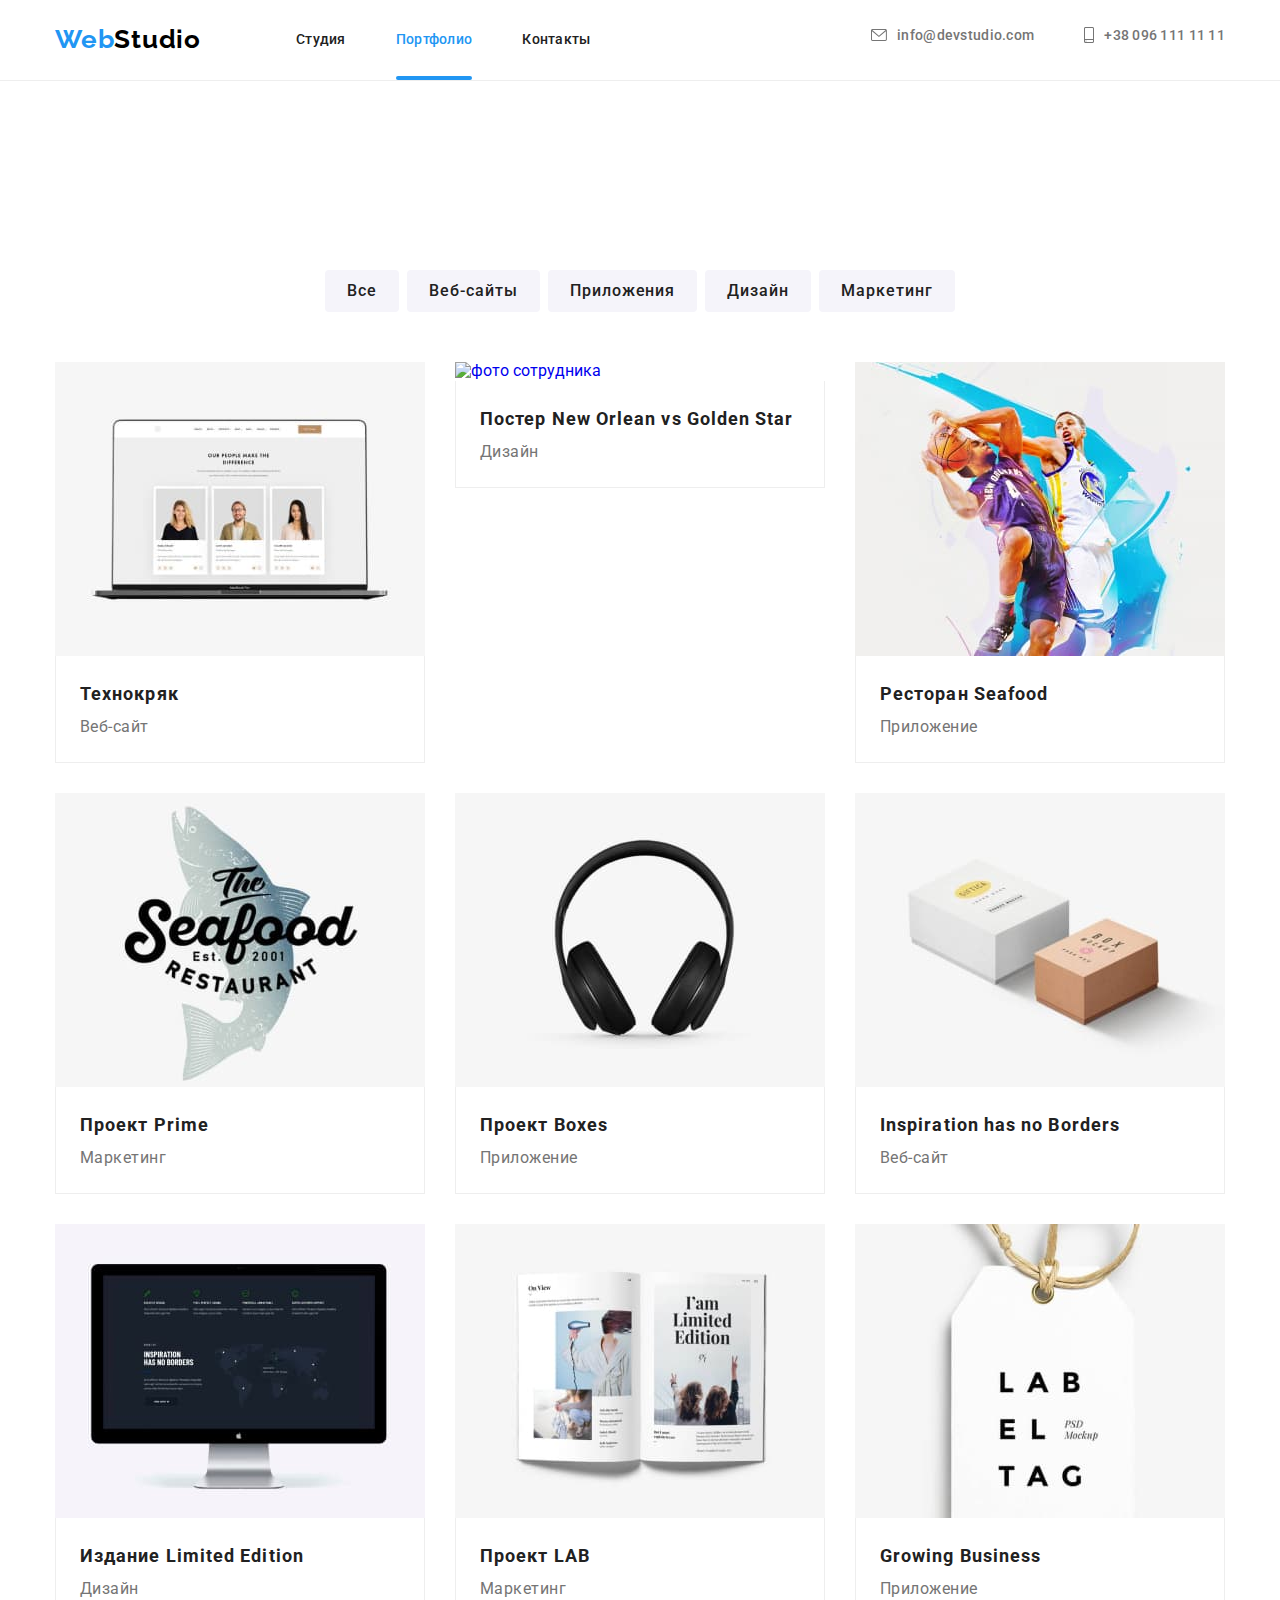
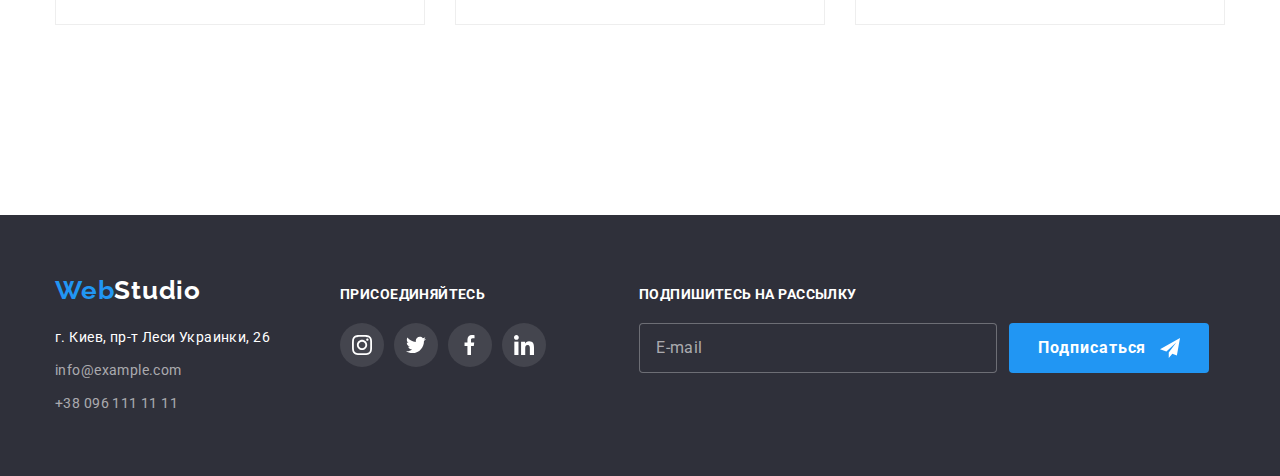
==== commit 1e99f7d2: "++++++++" ====
--- a/portfolio.html
+++ b/portfolio.html
@@ -12,7 +12,7 @@
     rel="stylesheet" />
   <link rel="stylesheet"
     href="https://cdnjs.cloudflare.com/ajax/libs/modern-normalize/1.1.0/modern-normalize.min.css" />
-    
+
   <link rel="stylesheet" href="./css/main.min.css" />
 
 
@@ -27,11 +27,8 @@
       <nav class="header__nav">
 
         <a href="" class="header__logo"><span class="header__web">Web</span>Studio</a>
-        <button class="button-mobmenu js-open-menu" 
-        aria-expanded="false"
-        aria-controls="mob-menu"
-         type="button">
-          <svg  width="40px" height="40px" >
+        <button class="button-mobmenu js-open-menu" aria-expanded="false" aria-controls="mob-menu" type="button">
+          <svg width="40px" height="40px">
             <use href="./images/icons.svg.svg#icon-mobmenu"></use>
           </svg>
         </button>
@@ -68,40 +65,40 @@
       </ul>
     </div>
   </header>
-  
-
-    <!-- мобильное меню -->
-
-    <div class="mob-menu js-menu-container" id="mob-menu" >
- 
-      <button class="button-mobmenu close js-close-menu"  type="button">
-        <svg  width="40px" height="40px" >
-          <use href="./images/icons.svg.svg#icon-mobclose"></use>
-        </svg>
-      </button>
-
-      <nav>
-        <ul class="mob-nav">
-
-          <li class="mob-nav__item"><a href="./index.html" class="mob-nav__link  ">Студия</a></li>
-
-          <li class="mob-nav__item">
-            <a href="./portfolio.html" class="mob-nav__link current w">Портфолио</a>
-          </li>
-          <li class="mob-nav__item"><a href="#" class="mob-nav__link">Контакты</a></li>
-        </ul>
-
-        <ul class="contacts">
-          <li class=" contacts__item ">
-            <a href="+380961111111" class="contacts__tel">+38 096 111 11 11</a>
-          </li>
-          <li class=" contacts__item ">
-
-            <a href="info@devstudio.com" class="contacts__info">info@devstudio.com</a>
-          </li>
-        </ul>
-
-        <ul class="mob-media">
+
+
+  <!-- мобильное меню -->
+
+  <div class="mob-menu js-menu-container" id="mob-menu">
+
+    <button class="button-mobmenu close js-close-menu" type="button">
+      <svg width="40px" height="40px">
+        <use href="./images/icons.svg.svg#icon-mobclose"></use>
+      </svg>
+    </button>
+
+    <nav>
+      <ul class="mob-nav">
+
+        <li class="mob-nav__item"><a href="./index.html" class="mob-nav__link  ">Студия</a></li>
+
+        <li class="mob-nav__item">
+          <a href="./portfolio.html" class="mob-nav__link current w">Портфолио</a>
+        </li>
+        <li class="mob-nav__item"><a href="#" class="mob-nav__link">Контакты</a></li>
+      </ul>
+
+      <ul class="contacts">
+        <li class=" contacts__item ">
+          <a href="+380961111111" class="contacts__tel">+38 096 111 11 11</a>
+        </li>
+        <li class=" contacts__item ">
+
+          <a href="info@devstudio.com" class="contacts__info">info@devstudio.com</a>
+        </li>
+      </ul>
+
+      <ul class="mob-media">
         <li class="mob-media__item">
           <a href="#" class="mob-media__link">Instagram</a>
         </li>
@@ -115,9 +112,9 @@
           <a href="#" class="mob-media__link sol">LinkedIn</a>
         </li>
       </ul>
-        
-      </nav>
-    </div>
+
+    </nav>
+  </div>
   <!-- проекти -->
   <main>
     <section class="section-project">
@@ -161,9 +158,21 @@
 
                 <img srcset="
 
-                ./images/proj.370x294.jpg 1x, 
-                ./images/proj.740x588.jpg 2x"
-                src="./images/proj.370x294.jpg" alt="пример веб сайта"  />
+              ./images/projT.jpg 354w,
+
+              ./images/proj.370x294.jpg 370w,
+                
+            ./images/projM.jpg 450w,
+
+            ./images/projT.jpg 708w,
+
+            ./images/proj.740x588.jpg 740w,
+
+            ./images/projM.jpg  900w
+            " src="./images/projM.jpg 450w," alt="фото сотрудника"
+
+                  sizes="(min-width:1200px) 370px, (min-width:768px) 354px, (max-width:480px) 450px, 100vw" />
+
                 <div class="cards__textBox">
 
                   <p class="cards__text ">Ресурс предлагает комплексные предложения с разным уровнем функционала и
@@ -188,10 +197,20 @@
               <div class="cards__effect">
                 <img srcset="
 
-                ./images/proj2.370x294.jpg 1x, 
-                ./images/proj2.740x588.jpg 2x"
-
-                src="./images/proj2.370x294.jpg" alt="пример веб сайта" />
+                ./images/projT1.jpg 354w,
+  
+                ./images/proj1.370x294.jpg 370w,
+                  
+              ./images/projM1.jpg 450w,
+  
+              ./images/projT1.jpg 708w,
+  
+              ./images/proj1.740x588.jpg 740w,
+  
+              ./images/projM1.jpg  900w
+              " src="./images/projM1.jpg 450w" alt="фото сотрудника"
+  
+                    sizes="(min-width:1200px) 370px, (min-width:768px) 354px, (max-width:480px) 450px, 100vw" />
                 <div class="cards__textBox">
 
                   <p class="cards__text">Ресурс предлагает комплексные предложения с разным уровнем функционала и
@@ -215,10 +234,21 @@
               <div class="cards__effect">
                 <img srcset="
 
-                ./images/proj3.370x294.jpg 1x, 
-                ./images/proj3.740x588.jpg 2x"
-
-                src=" ./images/proj3.370x294.jpg" alt="пример веб сайта"  />
+                ./images/projT2.jpg 354w,
+  
+                ./images/proj2.370x294.jpg 370w,
+                  
+              ./images/projM2.jpg 450w,
+  
+              ./images/projT2.jpg 708w,
+  
+              ./images/proj2.740x588.jpg 740w,
+  
+              ./images/projM2.jpg  900w
+              " src="./images/projM2.jpg 450w" alt="фото сотрудника"
+  
+                    sizes="(min-width:1200px) 370px, (min-width:768px) 354px, (max-width:480px) 450px, 100vw" />
+
                 <div class="cards__textBox">
 
                   <p class="cards__text">Ресурс предлагает комплексные предложения с разным уровнем функционала и
@@ -239,12 +269,23 @@
           <li class="cards">
             <a href="#" class="cards__link">
               <div class="cards__effect">
-                <img  srcset="
-
-                ./images/proj4.370x294.jpg 1x, 
-                ./images/proj4.740x588.jpg 2x"
-
-                src=" ./images/proj4.370x294.jpg" alt="пример веб сайта" />
+                <img srcset="
+
+                ./images/projT3.jpg 354w,
+  
+                ./images/proj3.370x294.jpg 370w,
+                  
+              ./images/projM3.jpg 450w,
+  
+              ./images/projT3.jpg 708w,
+  
+              ./images/proj3.740x588.jpg 740w,
+  
+              ./images/projM3.jpg  900w
+              "
+               src="./images/projM3.jpg 450w" alt="фото сотрудника"
+  
+                    sizes="(min-width:1200px) 370px, (min-width:768px) 354px, (max-width:480px) 450px, 100vw" />
                 <div class="cards__textBox">
 
                   <p class="cards__text">Ресурс предлагает комплексные предложения с разным уровнем функционала и
@@ -267,12 +308,23 @@
             <a href="#" class="cards__link">
               <div class="cards__effect">
 
-                <img  srcset="
-
-                ./images/proj5.370x294.jpg 1x, 
-                ./images/proj5.740x588.jpg 2x"
-
-                src=" ./images/proj5.370x294.jpg" alt="пример веб сайта" />
+                <img srcset="
+
+                ./images/projT4.jpg 354w,
+  
+                ./images/proj4.370x294.jpg 370w,
+                  
+              ./images/projM4.jpg 450w,
+  
+              ./images/projT4.jpg 708w,
+  
+              ./images/proj4.740x588.jpg 740w,
+  
+              ./images/projM4.jpg  900w
+              " 
+              src="./images/projM4.jpg 450w" alt="фото сотрудника"
+  
+                    sizes="(min-width:1200px) 370px, (min-width:768px) 354px, (max-width:480px) 450px, 100vw" />
                 <div class="cards__textBox">
 
                   <p class="cards__text">Ресурс предлагает комплексные предложения с разным уровнем функционала и
@@ -293,12 +345,23 @@
           <li class="cards">
             <a href="#" class="cards__link">
               <div class="cards__effect">
-                <img  srcset="
-
-                ./images/proj6.370x294.jpg 1x, 
-                ./images/proj6.740x588.jpg 2x"
-
-                src="  ./images/proj6.370x294.jpg" alt="пример веб сайта"  />
+                <img srcset="
+
+                ./images/projT5.jpg 354w,
+  
+                ./images/proj5.370x294.jpg 370w,
+                  
+              ./images/projM5.jpg 450w,
+  
+              ./images/projT5.jpg 708w,
+  
+              ./images/proj5.740x588.jpg 740w,
+  
+              ./images/projM5.jpg  900w
+              " 
+              src="./images/projM5.jpg 450w" alt="фото сотрудника"
+  
+                    sizes="(min-width:1200px) 370px, (min-width:768px) 354px, (max-width:480px) 450px, 100vw" />
                 <div class="cards__textBox">
 
                   <p class="cards__text">Ресурс предлагает комплексные предложения с разным уровнем функционала и
@@ -319,12 +382,22 @@
           <li class="cards">
             <a href="#" class="cards__link">
               <div class="cards__effect">
-                <img  srcset="
-
-                ./images/proj7.370x294.jpg 1x, 
-                ./images/proj7.740x588.jpg 2x"
-                
-                src="./images/proj7.370x294.jpg" alt="пример веб сайта" />
+                <img srcset="
+
+                ./images/projT6.jpg 354w,
+  
+                ./images/proj6.370x294.jpg 370w,
+                  
+              ./images/projM6.jpg 450w,
+  
+              ./images/projT6.jpg 708w,
+  
+              ./images/proj6.740x588.jpg 740w,
+  
+              ./images/projM6.jpg  900w
+              " src="./images/projM6.jpg 450w" alt="фото сотрудника"
+  
+                    sizes="(min-width:1200px) 370px, (min-width:768px) 354px, (max-width:480px) 450px, 100vw" />
                 <div class="cards__textBox">
 
                   <p class="cards__text">Ресурс предлагает комплексные предложения с разным уровнем функционала и
@@ -345,12 +418,23 @@
           <li class="cards">
             <a href="#" class="cards__link">
               <div class="cards__effect">
-                <img  srcset="
-
-                ./images/proj8.370x294.jpg 1x, 
-                ./images/proj8.740x588.jpg 2x"
-
-                src="./images/proj8.370x294.jpg" alt="пример веб сайта"  />
+                <img srcset="
+
+                ./images/projT7.jpg 354w,
+  
+                ./images/proj7.370x294.jpg 370w,
+                  
+              ./images/projM7.jpg 450w,
+  
+              ./images/projT7.jpg 708w,
+  
+              ./images/proj7.740x588.jpg 740w,
+  
+              ./images/projM7.jpg  900w
+              " 
+              src="./images/projM7.jpg 450w" alt="фото сотрудника"
+  
+                    sizes="(min-width:1200px) 370px, (min-width:768px) 354px, (max-width:480px) 450px, 100vw" />
                 <div class="cards__textBox">
                   <p class="cards__text">Ресурс предлагает комплексные предложения с разным уровнем функционала и
                     сервисов. Все это позволит посетителю получить исчерпывающие сведения о компании или частном лице.
@@ -372,10 +456,20 @@
               <div class="cards__effect">
                 <img srcset="
 
-                ./images/proj9.370x294.jpg 1x, 
-                ./images/proj9.740x588.jpg 2x"
-
-                src="./images/proj9.370x294.jpg" alt="пример веб сайта" />
+                ./images/projT8.jpg 354w,
+  
+                ./images/proj8.370x294.jpg 370w,
+                  
+              ./images/projM8.jpg 450w,
+  
+              ./images/projT8.jpg 708w,
+  
+              ./images/proj8.740x588.jpg 740w,
+  
+              ./images/projM8.jpg  900w
+              " src="./images/projM8.jpg 450w" alt="фото сотрудника"
+  
+                    sizes="(min-width:1200px) 370px, (min-width:768px) 354px, (max-width:480px) 450px, 100vw" />
                 <div class="cards__textBox">
 
                   <p class="cards__text">Ресурс предлагает комплексные предложения с разным уровнем функционала и
--- a/css/main.min.css
+++ b/css/main.min.css
@@ -1,2 +1,2 @@
-html{box-sizing:border-box}*,*::before,*::after{box-sizing:inherit}.list{list-style:none}ul,li,a{list-style:none;padding:0;margin:0}h1,h2,h3,h4,p{margin:0;padding:0}.dec-non{text-decoration:none}img{display:block;max-width:100%;height:auto}body{padding-top:80px;background-color:#fff;color:#757575;font-family:"Roboto", sans-serif;margin:0}@media screen and (max-width: 767px){body{padding-top:60px}}.section{text-align:center;padding-top:95px;padding-bottom:95px}@media screen and (max-width: 1200px){.section{padding-top:60px;padding-bottom:60px}}.container{margin-left:auto;margin-right:auto;padding-left:15px;padding-right:15px}@media screen and (min-width: 480px){.container{width:480px}}@media screen and (min-width: 768px){.container{width:768px}}@media screen and (min-width: 1200px){.container{width:1200px}}.secret{position:absolute;width:1px;height:1px;margin:-1px;border:0;padding:0;white-space:nowrap;clip-path:inset(100%);clip:rect(0 0 0 0);overflow:hidden}.header{position:fixed;width:100%;top:0;left:0;z-index:1;background-color:#fff;border-bottom:1px solid #eeeeee}@media screen and (min-width: 768px){.page-header{display:flex;align-items:center}}.header__nav{position:relative;display:flex;align-items:center}@media screen and (max-width: 768px){.header__nav{justify-content:space-between;height:60px}}.site-nav{margin:auto;margin-left:95px;display:flex}@media screen and (min-width: 768px) and (max-width: 1200px){.site-nav{margin-left:88px}}@media screen and (max-width: 767px){.site-nav{display:none}}.site-nav__item{margin-right:50px}.site-nav:last-child{margin-right:0}.site-nav__link{position:relative;display:block;padding:32px 0px;font-weight:500;font-size:14px;line-height:1.14;letter-spacing:0.02em;text-decoration:none;color:#212121;transition-property:color;transition-duration:250ms;transition-timing-function:cubic-bezier(0.4, 0, 0.2, 1)}.site-nav__link:focus,.site-nav__link:hover{color:#2196f3}.site-nav__link.current{color:#2196f3}.auth-nav__info{text-decoration:none;font-weight:500;font-size:14px;line-height:1.14;letter-spacing:0.02em}.auth-nav{margin-left:auto;display:flex;align-items:baseline;margin-top:0;margin-bottom:0}@media screen and (max-width: 1200px){.auth-nav{display:block}}@media screen and (max-width: 767px){.auth-nav{display:none}}.auth-nav__info{text-decoration:none;font-weight:500;font-size:14px;line-height:1.14;letter-spacing:0.02em;color:#757575;transition-property:color;transition-duration:250ms;transition-timing-function:cubic-bezier(0.4, 0, 0.2, 1)}.auth-nav:focus,.auth-nav:hover{color:#2196f3}@media screen and (min-width: 1200px){.auth-nav__item+.auth-nav__item{margin-left:50px}}.auth-nav__item:nth-child(1){margin-bottom:10px}.auth-nav__icon{margin-right:10px;fill:#757575;transition-property:fill;transition-duration:250ms;transition-timing-function:cubic-bezier(0.4, 0, 0.2, 1)}.auth-nav__smartphone{margin-bottom:-3px}.auth-nav__envelope{margin-bottom:-1px}.auth-nav__info:hover,.auth-nav__info:focus{color:#2196f3}.auth-nav__info:hover .auth-nav__icon,.auth-nav__info:focus .auth-nav__icon{fill:#2196f3}.current::after{content:"";position:absolute;left:0;bottom:0;display:block;width:100%;height:4px;border-radius:2px;background-color:#2196f3}.header__logo{font-family:"Raleway";font-style:normal;text-decoration:none;font-weight:700;font-size:26px;line-height:1.2;letter-spacing:0.03em;color:black}.header__web{color:#2196f3}.button-mobmenu{z-index:55;display:inline-flex;margin:0;padding:0;border:none;background-color:transparent;transition-property:fill;transition-duration:250ms;transition-timing-function:cubic-bezier(0.4, 0, 0.2, 1)}@media screen and (min-width: 768px){.button-mobmenu{display:none}}.button-mobmenu:hover,.button-mobmenu:focus{fill:#2196f3}.mob-menu{overflow-y:auto;position:fixed;top:0;left:0;width:100vw;height:100vh;padding:48px 40px;background-color:#fff;z-index:999;transform:translateY(-100%);transition:transform 250ms ease-in-out}@media screen and (max-width: 400px){.mob-menu{padding:38px 30px}}.mob-menu.is-open{transform:translateY(0)}.close{position:absolute;top:0;right:0;margin-top:10px;margin-right:15px}.mob-nav{display:inline-flex;flex-direction:column;margin-bottom:306px}@media screen and (max-width: 400px){.mob-nav{margin-bottom:230px}}.mob-nav__item:not(:last-child){margin-bottom:32px}.mob-nav__link{position:relative;font-weight:500;font-size:40px;line-height:1.17;letter-spacing:0.02em;text-decoration:none;color:#212121;transition-property:color;transition-duration:250ms;transition-timing-function:cubic-bezier(0.4, 0, 0.2, 1)}.mob-nav__link:focus,.mob-nav__link:hover{color:#2196f3}.mob-nav__link.current{color:#2196f3}.contacts__item:nth-child(2){margin-bottom:64px}@media screen and (max-width: 400px){.contacts__item:nth-child(2){margin-bottom:28px}}.contacts__item:nth-child(1){margin-bottom:32px}@media screen and (max-width: 400px){.contacts__item:nth-child(1){margin-bottom:28px}}.contacts__info{text-decoration:none;font-weight:500;font-size:24px;line-height:1.6;letter-spacing:0.02em;color:#757575;transition-property:color;transition-duration:250ms;transition-timing-function:cubic-bezier(0.4, 0, 0.2, 1)}.contacts__info:hover,.contacts__info:focus{color:#2196f3}.contacts__tel{transition-property:color;transition-duration:250ms;transition-timing-function:cubic-bezier(0.4, 0, 0.2, 1);text-decoration:none;font-weight:500;font-size:34px;line-height:1.1;letter-spacing:0.02em;color:#2196f3}.contacts__tel:hover,.contacts__tel:focus{color:#006eff}@media screen and (max-width: 400px){.contacts__tel{font-size:33px}}.mob-media{display:flex;margin:-10px}.mob-media__item{margin:10px}.mob-media__link{position:relative;text-decoration:none;font-weight:500;font-size:18px;line-height:1.2;letter-spacing:0.02em;color:#2196f3;transition-property:color;transition-duration:250ms;transition-timing-function:cubic-bezier(0.4, 0, 0.2, 1)}@media screen and (max-width: 420px){.mob-media__link{font-size:15px}}.mob-media__link:hover,.mob-media__link:focus{color:#006eff}.sol{position:relative}.sol::before{content:"";position:absolute;top:21%;right:100%;display:block;width:22px;border:1px solid rgba(33,33,33,0.2);transform:rotate(90deg)}.heroes{max-height:400px;max-width:480px;padding-top:118px;padding-bottom:118px;margin:auto;background-repeat:no-repeat;background-color:#2f303a;background-image:linear-gradient(to right, rgba(0,0,0,0.25), rgba(0,0,0,0.25)),url(../images/Header-mob.480x400.jpg)}@media screen and (max-width: 1200px){.heroes{background-size:contain}}@media screen and (max-width: 480px){.heroes{background-size:cover}}@media screen and (min-device-pixel-ratio: 2), screen and (-moz-min-device-pixel-ratio: 2), screen and (-o-min-device-pixel-ratio: 2 / 1), screen and (-webkit-min-device-pixel-ratio: 2), screen and (min-resolution: 192dpi), screen and (min-resolution: 2dppx){.heroes{background-image:linear-gradient(to right, rgba(0,0,0,0.25), rgba(0,0,0,0.25)),url(../images/Header-mob.960x800.jpg)}}@media screen and (min-width: 768px){.heroes{max-height:400px;max-width:768px;background-image:linear-gradient(to right, rgba(0,0,0,0.25), rgba(0,0,0,0.25)),url(../images/Header-tab.768x400.jpg)}}@media screen and (min-width: 768px) and (min-device-pixel-ratio: 2), screen and (min-width: 768px) and (-moz-min-device-pixel-ratio: 2), screen and (min-width: 768px) and (-o-min-device-pixel-ratio: 2 / 1), screen and (min-width: 768px) and (-webkit-min-device-pixel-ratio: 2), screen and (min-width: 768px) and (min-resolution: 192dpi), screen and (min-width: 768px) and (min-resolution: 2dppx){.heroes{background-image:linear-gradient(to right, rgba(0,0,0,0.25), rgba(0,0,0,0.25)),url(../images/Header-tab.1536x800.jpg)}}@media screen and (min-width: 1200px){.heroes{max-height:600px;max-width:1600px;padding-top:200px;padding-bottom:200px;background-image:linear-gradient(to right, rgba(0,0,0,0.25), rgba(0,0,0,0.25)),url(../images/Heder-desk.1600x600.jpg)}}@media screen and (min-width: 1200px) and (min-device-pixel-ratio: 2), screen and (min-width: 1200px) and (-moz-min-device-pixel-ratio: 2), screen and (min-width: 1200px) and (-o-min-device-pixel-ratio: 2 / 1), screen and (min-width: 1200px) and (-webkit-min-device-pixel-ratio: 2), screen and (min-width: 1200px) and (min-resolution: 192dpi), screen and (min-width: 1200px) and (min-resolution: 2dppx){.heroes{background-size:cover;background-image:linear-gradient(to right, rgba(0,0,0,0.25), rgba(0,0,0,0.25)),url(../images/Heder-desk.3200x1200.jpg)}}.heroes__section{text-align:center;margin-left:auto;margin-right:auto}.heroes__header{margin:0;padding:0;font-weight:900;font-size:44px;line-height:1.4;letter-spacing:0.06em;text-transform:uppercase;color:#fff;margin-bottom:30px}@media screen and (max-width: 1199px){.heroes__header{font-size:26px;line-height:42px}}.heroes__button{display:inline-block;font-family:inherit;font-weight:500;font-size:16px;line-height:1.6;cursor:pointer;text-align:center;letter-spacing:0.03em;border-radius:4px;border:none;padding:10px 32px;box-sizing:border-box;align-items:center;color:#fff;background-color:#2196f3;box-shadow:0px 4px 4px rgba(0,0,0,0.15);transition-property:background-color;transition-duration:250ms;transition-timing-function:cubic-bezier(0.4, 0, 0.2, 1)}.heroes__button:hover,.heroes__button:focus{background-color:#006eff}.peculiarities__list{display:flex;margin-bottom:0;margin-top:0;font-weight:700;font-size:14px;line-height:1.4;letter-spacing:0.03em;color:#212121}@media screen and (max-width: 767px){.peculiarities__list{display:block}}@media screen and (min-width: 768px){.peculiarities__list{flex-wrap:wrap;margin:-15px}}@media screen and (min-width: 1200px){.peculiarities__list{flex-wrap:nowrap}}.peculiarities__description{text-align:center;text-align:left}@media screen and (max-width: 767px){.peculiarities__description{width:450px}}@media screen and (max-width: 767px) and (min-width: 300px) and (max-width: 479px){.peculiarities__description{width:345px;margin-left:auto;margin-right:auto}}@media screen and (max-width: 767px){.peculiarities__description:not(:last-child){margin-bottom:30px}}@media screen and (min-width: 768px){.peculiarities__description{width:354px;height:251px;margin:15px}}@media screen and (min-width: 1200px){.peculiarities__description{width:270px}.peculiarities__description:not(:last-child){margin-right:30px}}.peculiarities__decor{display:flex;justify-content:center;align-items:center;margin-bottom:30px;height:120px;border-radius:4px;background-color:#f5f4fa}.peculiarities__title{margin-top:0;margin-bottom:10px;font-weight:700;font-size:14px;line-height:1.4;letter-spacing:0.03em;text-transform:uppercase;color:#212121}@media screen and (max-width: 767px){.peculiarities__title{text-align:center}}.peculiarities__paragraph{margin-bottom:0;margin-top:0;font-weight:400;font-size:14px;line-height:1.7;letter-spacing:0.03em;color:#757575}@media screen and (max-width: 1199px){.performance{display:none}}.performance{text-align:center;padding-bottom:95px}.performance__title{text-align:center;margin-top:0;margin-bottom:0;margin-bottom:50px;font-weight:700;font-size:36px;line-height:1.17;letter-spacing:0.03em;color:#212121}.performance__list{margin:0;display:flex}.performance__description:not(:last-child){padding-right:30px}.performance__card{position:relative}.performance__fon{display:flex;position:absolute;align-items:center;justify-content:center;bottom:0;padding:8px;width:100%;min-height:70px;background-color:rgba(47,48,58,0.8)}.performance__img-text{font-style:normal;text-transform:uppercase;font-weight:700;font-size:14px;line-height:1.14;letter-spacing:0.03em;color:#fff}.team{background-color:#f5f4fa}.team img{width:450px}@media screen and (min-width: 767px){.team img{width:354px}}@media screen and (min-width: 1200px){.team img{width:270px}}.team__title{text-align:center;margin-top:0;margin-bottom:0;margin-bottom:50px;font-weight:700;font-size:36px;line-height:1.17;letter-spacing:0.03em;color:#212121}.team__list{margin-top:0;margin-bottom:0;text-align:center;padding-left:0;padding-right:0;display:flex}@media screen and (max-width: 767px){.team__list{display:block}}@media screen and (min-width: 768px) and (max-width: 1199px){.team__list{justify-content:center;margin:-15px;flex-wrap:wrap}}.team__description{border-radius:0px 0px 4px 4px;box-shadow:0px 1px 3px rgba(0,0,0,0.12),0px 1px 1px rgba(0,0,0,0.14),0px 2px 1px rgba(0,0,0,0.2);background-color:#fff}@media screen and (max-width: 767px){.team__description:not(:last-child){margin-bottom:30px}}@media screen and (min-width: 768px) and (max-width: 1199px){.team__description{margin:15px}}@media screen and (min-width: 1199px){.team__description:not(:last-child){margin-right:30px}}.team__works{padding-top:30px;padding-bottom:30px}.team__employee{margin-top:0;margin-bottom:0;padding-bottom:10px;font-weight:500;font-size:16px;line-height:1.2;letter-spacing:0.03em;color:#212121}.team__speciality{margin-top:0;margin-bottom:0;padding-bottom:16px;font-weight:400;font-size:16px;line-height:1.2;letter-spacing:0.03em}.social-media{display:flex;align-items:center;margin:auto;width:206px}.social-media__logo:not(:last-child){margin-right:10px}.social-media__link{display:flex;width:44px;height:44px;border-radius:50%;transition-property:background-color;transition-duration:250ms;transition-timing-function:cubic-bezier(0.4, 0, 0.2, 1)}.social-media__link:hover,.social-media__link:focus{background-color:#2196f3;filter:drop-shadow(0px 4px 4px rgba(0,0,0,0.25))}.social-media__link a{width:20px;height:20px}.social-media__icon{margin:auto;width:20px;height:20px;fill:#afb1b8;transition-property:fill;transition-duration:250ms;transition-timing-function:cubic-bezier(0.4, 0, 0.2, 1)}.social-media__link:focus .social-media__icon,.social-media__link:hover .social-media__icon{fill:#fff}.clients__title{font-weight:700;font-size:36px;line-height:1.17;margin-bottom:50px;text-align:center;letter-spacing:0.03em;color:#212121}.clients__list{display:flex}@media screen and (max-width: 1199px){.clients__list{justify-content:center;margin:-15px;flex-wrap:wrap}}@media screen and (max-width: 767px){.clients__group:not(:last-child){margin-bottom:30px}}@media screen and (max-width: 1199px){.clients__group{margin:15px}}@media screen and (min-width: 1199px){.clients__group:not(:last-child){margin-right:30px}}.clients__link{display:flex;justify-content:center;width:170px;height:92px;border:1px solid #afb1b8;background-color:#fff;border-radius:4px;transition-property:border-color;transition-duration:250ms;transition-timing-function:cubic-bezier(0.4, 0, 0.2, 1)}@media screen and (max-width: 1199px){.clients__link{width:226px}}@media screen and (max-width: 767px){.clients__link{width:210px}}.clients__link:hover,.clients__link:focus{border:1px solid #2196f3}.clients__icon{margin-top:auto;margin-bottom:auto;max-width:106px;max-height:60px;fill:#afb1b8;transition-property:fill;transition-duration:250ms;transition-timing-function:cubic-bezier(0.4, 0, 0.2, 1)}.clients__link:focus .clients__icon,.clients__link:hover .clients__icon{fill:#2196f3}.backdrop{position:fixed;top:0;left:0;width:100%;height:100%;background-color:rgba(0,0,0,0.2);transition:opacity 500ms linear, visibility 500ms linear}.backdrop.is-hidden{visibility:hidden;opacity:0;pointer-events:none}.backdrop.is-hidden .modal{transform:translate(-50%, -50%) scale(0) rotate(90deg)}.modal{position:absolute;top:50%;left:50%;transform:translate(-50%, -50%);padding:40px;width:528px;height:581px;border-radius:4px;box-shadow:0px 1px 3px rgba(0,0,0,0.12),0px 1px 1px rgba(0,0,0,0.14),0px 2px 1px rgba(0,0,0,0.2);background-color:#fff;transform:translate(-50%, -50%);transition:transform 250ms linear}@media screen and (max-width: 1200px){.modal{max-width:450px;max-height:609px}}@media screen and (min-width: 300px) and (max-width: 479px){.modal{top:55%;width:365px;padding-bottom:15px;padding-left:10px;padding-right:10px}}.modal__close{display:flex;align-items:center;position:absolute;cursor:pointer;right:0;top:0;margin:8px;width:30px;height:30px;box-sizing:inherit;border-radius:50%;background-color:#fff;border:1px solid rgba(0,0,0,0.1);transition-property:box-shadow fill;transition-duration:250ms;transition-timing-function:cubic-bezier(0.4, 0, 0.2, 1)}.modal__close:hover,.modal__close:focus{box-shadow:0px 4px 4px rgba(0,0,0,0.25);fill:#2196f3}.modal__sign{align-items:center;justify-content:center}.modal__sign h2{font-weight:700;font-size:20px;margin-bottom:12px;line-height:1.15;letter-spacing:0.03em;color:#212121}@media screen and (max-width: 1200px){.modal__sign h2{text-align:center}}@media screen and (min-width: 300px) and (max-width: 479px){.modal__sign h2{font-size:18px}}.form{width:448px;height:342px}@media screen and (max-width: 1200px){.form{width:370px;height:345px}}@media screen and (min-width: 300px) and (max-width: 479px){.form{width:345px}}.form__field{position:relative;display:flex;flex-direction:column;margin-top:10px}@media screen and (max-width: 1200px){.form__field{width:370px}}@media screen and (min-width: 300px) and (max-width: 479px){.form__field{width:345px}}.form__field textarea{resize:none;height:120px;padding:12px 16px;border:1px solid rgba(33,33,33,0.2);border-radius:4px;transition-property:border;transition-duration:250ms;transition-timing-function:cubic-bezier(0.4, 0, 0.2, 1)}.form__field textarea:focus{outline:0;outline-offset:0}.form__field textarea:focus,.form__field textarea:hover{border:1px solid #2196f3}.form__field ::placeholder{color:rgba(117,117,117,0.5)}.form__label{font-weight:400;font-size:12px;line-height:1.16;margin-bottom:4px;letter-spacing:0.01em}.form__input{padding:12px 42px;height:40px;border:1px solid rgba(33,33,33,0.2);border-radius:4px;transition-property:border;transition-duration:250ms;transition-timing-function:cubic-bezier(0.4, 0, 0.2, 1)}@media screen and (max-width: 1200px){.form__input{width:370px}}@media screen and (min-width: 300px) and (max-width: 479px){.form__input{width:345px}}.form__input:focus{outline:0;outline-offset:0}.form__field .form__input:focus,.form__field .form__input:hover{border:1px solid #2196f3}.form__icons{position:absolute;top:29px;left:12px;transition-property:fill;transition-duration:250ms;transition-timing-function:cubic-bezier(0.4, 0, 0.2, 1)}.form__input:focus+.form__icons{fill:#2196f3}.checkbox{position:relative;display:flex;align-items:center;justify-content:center;margin-top:27px;margin-bottom:30px}.checkbox__conditions{position:absolute;width:1px;height:1px;margin:-1px;border:0;padding:0;white-space:nowrap;clip-path:inset(100%);clip:rect(0 0 0 0);overflow:hidden;transition-property:border-color background-color;transition-duration:250ms;transition-timing-function:cubic-bezier(0.4, 0, 0.2, 1)}.checkbox__text{font-weight:400;font-size:14px;line-height:1.71;letter-spacing:0.03em}@media screen and (max-width: 1200px){.checkbox__text{font-size:12px;line-height:1.16}}@media screen and (min-width: 300px) and (max-width: 479px){.checkbox__text{font-size:10px;line-height:1.15}}.checkbox__text::before{position:absolute;content:"";top:50%;left:0;transform:translateY(-60%);display:inline-block;width:15px;height:15px;border:2px solid #212121;border-radius:4px}@media screen and (max-width: 1200px){.checkbox__text::before{left:-5px}}@media screen and (min-width: 300px) and (max-width: 479px){.checkbox__text::before{left:5px}}.checkbox__conditions:checked ~ .checkbox__text::before{border-color:#2196f3;background-color:#2196f3;background-image:url(../images/icon.check.svg);background-origin:content-box}.checkbox__treaty{color:#2196f3}.modal__button{display:block;border:none;box-sizing:border-box;font-weight:700;font-size:16px;line-height:1.9;letter-spacing:0.06em;align-items:center;text-align:center;margin:0 auto;border-radius:4px;border:none;padding:6px 22px;cursor:pointer;width:200px;height:50px;color:#fff;background-color:#2196f3;transition-property:background-color box-shadow;transition-duration:250ms;transition-timing-function:cubic-bezier(0.4, 0, 0.2, 1)}.modal__button:hover,.modal__button:focus{background-color:#006eff;box-shadow:0px 4px 4px rgba(0,0,0,0.15)}footer{font-weight:400;font-size:14px;line-height:1.7;letter-spacing:0.03em;background-color:#2f303a}.footer{padding-top:60px;padding-bottom:60px}.footer__conteainer{display:flex;align-items:baseline}@media screen and (max-width: 1199px){.footer__conteainer{text-align:center;flex-wrap:wrap;justify-content:space-around}}@media screen and (max-width: 767px){.footer__conteainer{display:block}}.footer__address{margin-right:70px}@media screen and (max-width: 1199px){.footer__address{margin-right:0px}}.footer__logo{display:block;margin-bottom:20px;font-family:"Raleway";font-style:normal;text-decoration:none;font-weight:700;font-size:26px;line-height:1.2;letter-spacing:0.03em;color:#fff}@media screen and (max-width: 1199px){.footer__logo{font-size:24px;line-height:1.16}}.footer__web{color:#2196f3}@media screen and (max-width: 1199px){.footer__nav{margin-bottom:60px}}.footer__nav>.footer__info:not(:last-child){margin-bottom:9px}@media screen and (max-width: 1199px){.footer__nav>.footer__info:not(:last-child){margin-bottom:8px}}.footer__info{display:block}.footer__auth{text-decoration:none;color:#fff;transition-property:color;transition-duration:250ms;transition-timing-function:cubic-bezier(0.4, 0, 0.2, 1)}.footer__auth:focus,.footer__auth:hover{color:#2196f3}.footer__infoLink{color:rgba(255,255,255,0.6);text-decoration:none;transition-property:color;transition-duration:250ms;transition-timing-function:cubic-bezier(0.4, 0, 0.2, 1)}.footer__infoLink:focus,.footer__infoLink:hover{color:#2196f3}@media screen and (max-width: 767px){.footer-media{text-align:center;align-content:center;margin-bottom:60px}}@media screen and (min-width: 1199px){.footer-media{margin-right:93px}}.footer-media__strong{margin-bottom:20px;padding:0;font-weight:700;font-size:14px;line-height:1.14;letter-spacing:0.03em;text-transform:uppercase;color:#fff}.footerSoc{display:flex;width:206px;height:44px}@media screen and (max-width: 1199px){.footerSoc{margin:0 auto}}.footerSoc__item:not(:last-child){margin-right:10px}.footerSoc__icon{display:flex;width:44px;height:44px;border-radius:50%;background-color:#44454e;transition-property:background-color;transition-duration:250ms;transition-timing-function:cubic-bezier(0.4, 0, 0.2, 1)}.footerSoc__icon:hover,.footerSoc__icon:focus{background-color:#2196f3}.footerSoc__svg{margin:auto;width:20px;height:20px;fill:#fff}.subscription{display:flex;flex-direction:column;position:relative}@media screen and (max-width: 1199px){.subscription{display:inline-flex}}@media screen and (min-width: 1199px){.subscription{width:570px;height:86px}}.subscription__label{font-weight:700;font-size:14px;text-transform:uppercase;line-height:1.14;letter-spacing:0.03em;color:#fff;margin-bottom:20px}.subscription__input{padding:15px 16px;border-radius:4px;border:1px solid rgba(255,255,255,0.3);width:358px;height:50px;background-color:#2f303a;transition-property:border;transition-duration:250ms;transition-timing-function:cubic-bezier(0.4, 0, 0.2, 1)}@media screen and (max-width: 1199px){.subscription__input{width:450px;margin-bottom:20px}}@media screen and (min-width: 300px) and (max-width: 479px){.subscription__input{width:300px}}.subscription__input:focus{outline:0;outline-offset:0}.subscription__input:focus,.subscription__input:hover{border:1px solid #2196f3}.subscription__input::placeholder{font-weight:400;font-size:16px;line-height:1.25;letter-spacing:0.03em;color:rgba(255,255,255,0.6)}.subscription__button{border:none;box-sizing:border-box;font-weight:700;font-size:16px;line-height:1.9;letter-spacing:0.06em;align-items:center;text-align:center;display:flex;align-items:center;justify-content:space-around;right:0;bottom:0;border-radius:4px;border:none;padding:6px 22px;cursor:pointer;width:200px;height:50px;text-align:center;color:#fff;background-color:#2196f3;transition-property:background-color box-shadow;transition-duration:250ms;transition-timing-function:cubic-bezier(0.4, 0, 0.2, 1)}@media screen and (max-width: 1199px){.subscription__button{margin:0 auto}}@media screen and (min-width: 1199px){.subscription__button{position:absolute}}.subscription__button:hover,.subscription__button:focus{background-color:#006eff;box-shadow:0px 4px 4px rgba(0,0,0,0.15)}.subscription__icons{fill:#fff}.section-project{padding-top:95px;padding-bottom:95px}@media screen and (max-width: 1199px){.section-project{padding-top:60px;padding-bottom:60px}}.filter{display:flex;justify-content:center;margin:0;padding:0;margin-bottom:50px;margin-right:auto;align-items:center}@media screen and (max-width: 767px){.filter{margin-bottom:40px;margin-bottom:-15px;justify-content:flex-start;flex-wrap:wrap}}@media screen and (max-width: 1199px){.filter{margin-bottom:30px}}.filter .filter__item:not(:last-child){margin-right:8px}.filter__button{border-radius:4px;border:none;cursor:pointer;padding:6px 22px;box-sizing:border-box;min-width:70px;font-weight:500;font-size:16px;line-height:1.9;letter-spacing:0.06em;align-items:center;text-align:center;color:#212121;background-color:#f5f4fa;transition-property:background-color filter color;transition-duration:250ms;transition-timing-function:cubic-bezier(0.4, 0, 0.2, 1)}@media screen and (max-width: 767px){.filter__button{margin-bottom:15px}}.filter__button:hover,.filter__button:focus{color:#ffffff;background-color:#2196f3;filter:drop-shadow(0px 4px 4px rgba(0,0,0,0.25))}.project{display:flex;flex-wrap:wrap;margin:auto;padding:0}@media screen and (max-width: 767px){.project{display:block}}.cards{transition-property:filter;transition-duration:250ms;transition-timing-function:cubic-bezier(0.4, 0, 0.2, 1);background-color:#fff}@media screen and (max-width: 767px){.cards:not(:last-child){margin-bottom:30px}}@media screen and (min-width: 768px) and (max-width: 1199px){.cards{margin-right:30px;margin-bottom:30px;width:calc((100% - 60px) / 2)}.cards:nth-child(2n){margin-right:0px}.cards:nth-last-child(-n+1){margin-bottom:0}}.cards img{width:450px}@media screen and (min-width: 767px){.cards img{width:354px}}@media screen and (min-width: 1200px){.cards img{width:370px}}@media screen and (min-width: 1200px){.cards{margin-right:30px;margin-bottom:30px;width:calc((100% - 60px) / 3)}.cards:nth-child(3n){margin-right:0px}.cards:nth-last-child(-n+3){margin-bottom:0}}.cards:hover{filter:drop-shadow(0px 4px 4px rgba(0,0,0,0.25))}.cards__link{text-decoration:none}.cards__effect{position:relative;overflow:hidden}.cards__textBox{overflow-y:auto;position:absolute;bottom:0;right:0;padding:63px 24px;width:100%;height:100%;background-color:rgba(33,150,243,0.9);transform:translateY(101%);transition-duration:250ms;transition-timing-function:cubic-bezier(0.4, 0, 0.2, 1)}.cards:hover .cards__textBox{transform:translateY(0)}.cards__text{padding:63px, 24px;font-weight:400;font-size:18px;line-height:1.55;letter-spacing:0.03em;text-align:left;color:#fff}.cards__border{padding:20px 24px;border:1px solid #eeeeee;border-top:0}.cards__title{font-weight:700;font-size:18px;line-height:2;letter-spacing:0.06em;color:#212121}@media screen and (min-width: 768px) and (max-width: 1199px){.tablet{margin-bottom:36px}}.cards__description{font-weight:400;font-size:16px;line-height:1.87;letter-spacing:0.03em;color:#757575}
+html{box-sizing:border-box}*,*::before,*::after{box-sizing:inherit}.list{list-style:none}ul,li,a{list-style:none;padding:0;margin:0}h1,h2,h3,h4,p{margin:0;padding:0}.dec-non{text-decoration:none}img{display:block;max-width:100%;height:auto}body{padding-top:80px;background-color:#fff;color:#757575;font-family:"Roboto", sans-serif;margin:0}@media screen and (max-width: 767px){body{padding-top:60px}}.section{text-align:center;padding-top:95px;padding-bottom:95px}@media screen and (max-width: 1200px){.section{padding-top:60px;padding-bottom:60px}}.container{margin-left:auto;margin-right:auto;padding-left:15px;padding-right:15px}@media screen and (min-width: 480px){.container{width:480px}}@media screen and (min-width: 768px){.container{width:768px}}@media screen and (min-width: 1200px){.container{width:1200px}}.secret{position:absolute;width:1px;height:1px;margin:-1px;border:0;padding:0;white-space:nowrap;clip-path:inset(100%);clip:rect(0 0 0 0);overflow:hidden}.header{position:fixed;width:100%;top:0;left:0;z-index:1;background-color:#fff;border-bottom:1px solid #eeeeee}@media screen and (min-width: 768px){.page-header{display:flex;align-items:center}}.header__nav{position:relative;display:flex;align-items:center}@media screen and (max-width: 767px){.header__nav{justify-content:space-between;height:60px}}.site-nav{margin:auto;margin-left:95px;display:flex}@media screen and (min-width: 767px) and (max-width: 1200px){.site-nav{margin-left:88px}}@media screen and (max-width: 767px){.site-nav{display:none}}.site-nav__item{margin-right:50px}.site-nav:last-child{margin-right:0}.site-nav__link{position:relative;display:block;padding:32px 0px;font-weight:500;font-size:14px;line-height:1.14;letter-spacing:0.02em;text-decoration:none;color:#212121;transition-property:color;transition-duration:250ms;transition-timing-function:cubic-bezier(0.4, 0, 0.2, 1)}.site-nav__link:focus,.site-nav__link:hover{color:#2196f3}.site-nav__link.current{color:#2196f3}.auth-nav__info{text-decoration:none;font-weight:500;font-size:14px;line-height:1.14;letter-spacing:0.02em}.auth-nav{margin-left:auto;display:flex;align-items:baseline;margin-top:0;margin-bottom:0}@media screen and (max-width: 1200px){.auth-nav{display:block}}@media screen and (max-width: 767px){.auth-nav{display:none}}.auth-nav__info{text-decoration:none;font-weight:500;font-size:14px;line-height:1.14;letter-spacing:0.02em;color:#757575;transition-property:color;transition-duration:250ms;transition-timing-function:cubic-bezier(0.4, 0, 0.2, 1)}.auth-nav:focus,.auth-nav:hover{color:#2196f3}@media screen and (min-width: 1200px){.auth-nav__item+.auth-nav__item{margin-left:50px}}.auth-nav__item:nth-child(1){margin-bottom:10px}.auth-nav__icon{margin-right:10px;fill:#757575;transition-property:fill;transition-duration:250ms;transition-timing-function:cubic-bezier(0.4, 0, 0.2, 1)}@media screen and (min-width: 767px) and (max-width: 1200px){.auth-nav__icon{margin-right:2px}}.auth-nav__smartphone{margin-bottom:-3px}.auth-nav__envelope{margin-bottom:-1px}.auth-nav__info:hover,.auth-nav__info:focus{color:#2196f3}.auth-nav__info:hover .auth-nav__icon,.auth-nav__info:focus .auth-nav__icon{fill:#2196f3}.current::after{content:"";position:absolute;left:0;bottom:0;display:block;width:100%;height:4px;border-radius:2px;background-color:#2196f3}.header__logo{font-family:"Raleway";font-style:normal;text-decoration:none;font-weight:700;font-size:26px;line-height:1.2;letter-spacing:0.03em;color:black}.header__web{color:#2196f3}.button-mobmenu{z-index:55;display:inline-flex;margin:0;padding:0;border:none;background-color:transparent;transition-property:fill;transition-duration:250ms;transition-timing-function:cubic-bezier(0.4, 0, 0.2, 1)}@media screen and (min-width: 768px){.button-mobmenu{display:none}}.button-mobmenu:hover,.button-mobmenu:focus{fill:#2196f3}.mob-menu{overflow-y:auto;position:fixed;top:0;left:0;width:100vw;height:100vh;padding:48px 40px;background-color:#fff;z-index:999;transform:translateY(-100%);transition:transform 250ms ease-in-out}@media screen and (max-width: 400px){.mob-menu{padding:38px 30px}}.mob-menu.is-open{transform:translateY(0)}.close{position:absolute;top:0;right:0;margin-top:10px;margin-right:15px}.mob-nav{display:inline-flex;flex-direction:column;margin-bottom:306px}@media screen and (max-width: 400px){.mob-nav{margin-bottom:230px}}.mob-nav__item:not(:last-child){margin-bottom:32px}.mob-nav__link{position:relative;font-weight:500;font-size:40px;line-height:1.17;letter-spacing:0.02em;text-decoration:none;color:#212121;transition-property:color;transition-duration:250ms;transition-timing-function:cubic-bezier(0.4, 0, 0.2, 1)}.mob-nav__link:focus,.mob-nav__link:hover{color:#2196f3}.mob-nav__link.current{color:#2196f3}.contacts__item:nth-child(2){margin-bottom:64px}@media screen and (max-width: 400px){.contacts__item:nth-child(2){margin-bottom:28px}}.contacts__item:nth-child(1){margin-bottom:32px}@media screen and (max-width: 400px){.contacts__item:nth-child(1){margin-bottom:28px}}.contacts__info{text-decoration:none;font-weight:500;font-size:24px;line-height:1.6;letter-spacing:0.02em;color:#757575;transition-property:color;transition-duration:250ms;transition-timing-function:cubic-bezier(0.4, 0, 0.2, 1)}.contacts__info:hover,.contacts__info:focus{color:#2196f3}.contacts__tel{transition-property:color;transition-duration:250ms;transition-timing-function:cubic-bezier(0.4, 0, 0.2, 1);text-decoration:none;font-weight:500;font-size:34px;line-height:1.1;letter-spacing:0.02em;color:#2196f3}.contacts__tel:hover,.contacts__tel:focus{color:#006eff}@media screen and (max-width: 400px){.contacts__tel{font-size:33px}}.mob-media{display:flex;margin:-10px}.mob-media__item{margin:10px}.mob-media__link{position:relative;text-decoration:none;font-weight:500;font-size:18px;line-height:1.2;letter-spacing:0.02em;color:#2196f3;transition-property:color;transition-duration:250ms;transition-timing-function:cubic-bezier(0.4, 0, 0.2, 1)}@media screen and (max-width: 420px){.mob-media__link{font-size:15px}}.mob-media__link:hover,.mob-media__link:focus{color:#006eff}.sol{position:relative}.sol::before{content:"";position:absolute;top:21%;right:100%;display:block;width:22px;border:1px solid rgba(33,33,33,0.2);transform:rotate(90deg)}.heroes{max-height:400px;padding-top:118px;padding-bottom:118px;margin:auto;background-repeat:no-repeat;background-color:#2f303a;background-size:cover;background-image:linear-gradient(to right, rgba(0,0,0,0.25), rgba(0,0,0,0.25)),url(../images/Header-tab.768x400.jpg)}@media screen and (max-width: 480px){.heroes{background-image:linear-gradient(to right, rgba(0,0,0,0.25), rgba(0,0,0,0.25)),url(../images/Header-mob.480x400.jpg)}}@media screen and (max-width: 480px) and (min-device-pixel-ratio: 2), screen and (max-width: 480px) and (-moz-min-device-pixel-ratio: 2), screen and (max-width: 480px) and (-o-min-device-pixel-ratio: 2 / 1), screen and (max-width: 480px) and (-webkit-min-device-pixel-ratio: 2), screen and (max-width: 480px) and (min-resolution: 192dpi), screen and (max-width: 480px) and (min-resolution: 2dppx){.heroes{background-size:cover;background-image:linear-gradient(to right, rgba(0,0,0,0.25), rgba(0,0,0,0.25)),url(../images/Header-mob.960x800.jpg)}}@media screen and (min-device-pixel-ratio: 2), screen and (-moz-min-device-pixel-ratio: 2), screen and (-o-min-device-pixel-ratio: 2 / 1), screen and (-webkit-min-device-pixel-ratio: 2), screen and (min-resolution: 192dpi), screen and (min-resolution: 2dppx){.heroes{background-size:cover;background-image:linear-gradient(to right, rgba(0,0,0,0.25), rgba(0,0,0,0.25)),url(../images/Header-tab.1536x800.jpg)}}@media screen and (min-width: 768px){.heroes{max-height:400px;background-size:cover;background-image:linear-gradient(to right, rgba(0,0,0,0.25), rgba(0,0,0,0.25)),url(../images/Heder-desk.1600x600.jpg)}}@media screen and (min-width: 768px) and (min-device-pixel-ratio: 2), screen and (min-width: 768px) and (-moz-min-device-pixel-ratio: 2), screen and (min-width: 768px) and (-o-min-device-pixel-ratio: 2 / 1), screen and (min-width: 768px) and (-webkit-min-device-pixel-ratio: 2), screen and (min-width: 768px) and (min-resolution: 192dpi), screen and (min-width: 768px) and (min-resolution: 2dppx){.heroes{background-image:linear-gradient(to right, rgba(0,0,0,0.25), rgba(0,0,0,0.25)),url(../images/Heder-desk.3200x1200.jpg)}}@media screen and (min-width: 1200px){.heroes{max-height:600px;max-width:1600px;padding-top:200px;padding-bottom:200px;background-image:linear-gradient(to right, rgba(0,0,0,0.25), rgba(0,0,0,0.25)),url(../images/Heder-desk.1600x600.jpg)}}@media screen and (min-width: 1200px) and (min-device-pixel-ratio: 2), screen and (min-width: 1200px) and (-moz-min-device-pixel-ratio: 2), screen and (min-width: 1200px) and (-o-min-device-pixel-ratio: 2 / 1), screen and (min-width: 1200px) and (-webkit-min-device-pixel-ratio: 2), screen and (min-width: 1200px) and (min-resolution: 192dpi), screen and (min-width: 1200px) and (min-resolution: 2dppx){.heroes{background-size:cover;background-image:linear-gradient(to right, rgba(0,0,0,0.25), rgba(0,0,0,0.25)),url(../images/Heder-desk.3200x1200.jpg)}}@media screen and (max-width: 480px){.heroes{background-image:linear-gradient(to right, rgba(0,0,0,0.25), rgba(0,0,0,0.25)),url(../images/Header-mob.480x400.jpg)}}@media screen and (max-width: 480px) and (min-device-pixel-ratio: 2), screen and (max-width: 480px) and (-moz-min-device-pixel-ratio: 2), screen and (max-width: 480px) and (-o-min-device-pixel-ratio: 2 / 1), screen and (max-width: 480px) and (-webkit-min-device-pixel-ratio: 2), screen and (max-width: 480px) and (min-resolution: 192dpi), screen and (max-width: 480px) and (min-resolution: 2dppx){.heroes{background-size:cover;background-image:linear-gradient(to right, rgba(0,0,0,0.25), rgba(0,0,0,0.25)),url(../images/Header-mob.960x800.jpg)}}.heroes__section{text-align:center;margin-left:auto;margin-right:auto}.heroes__header{margin:0;padding:0;font-weight:900;font-size:44px;line-height:1.4;letter-spacing:0.06em;text-transform:uppercase;color:#fff;margin-bottom:30px}@media screen and (max-width: 1199px){.heroes__header{font-size:26px;line-height:42px}}.heroes__button{display:inline-block;font-family:inherit;font-weight:500;font-size:16px;line-height:1.6;cursor:pointer;text-align:center;letter-spacing:0.03em;border-radius:4px;border:none;padding:10px 32px;box-sizing:border-box;align-items:center;color:#fff;background-color:#2196f3;box-shadow:0px 4px 4px rgba(0,0,0,0.15);transition-property:background-color;transition-duration:250ms;transition-timing-function:cubic-bezier(0.4, 0, 0.2, 1)}.heroes__button:hover,.heroes__button:focus{background-color:#006eff}.peculiarities__list{display:flex;margin-bottom:0;margin-top:0;font-weight:700;font-size:14px;line-height:1.4;letter-spacing:0.03em;color:#212121}@media screen and (max-width: 767px){.peculiarities__list{display:block}}@media screen and (min-width: 768px){.peculiarities__list{flex-wrap:wrap;margin:-15px}}@media screen and (min-width: 1200px){.peculiarities__list{flex-wrap:nowrap}}.peculiarities__description{text-align:center;text-align:left}@media screen and (max-width: 767px){.peculiarities__description{width:450px}}@media screen and (max-width: 767px) and (max-width: 450px){.peculiarities__description{width:275px}}@media screen and (max-width: 767px) and (min-width: 300px) and (max-width: 479px){.peculiarities__description{width:345px;margin-left:auto;margin-right:auto}}@media screen and (max-width: 767px){.peculiarities__description:not(:last-child){margin-bottom:30px}}@media screen and (min-width: 768px){.peculiarities__description{width:354px;height:251px;margin:15px}}@media screen and (min-width: 1200px){.peculiarities__description{width:270px}.peculiarities__description:not(:last-child){margin-right:30px}}.peculiarities__decor{display:flex;justify-content:center;align-items:center;margin-bottom:30px;height:120px;border-radius:4px;background-color:#f5f4fa}.peculiarities__title{margin-top:0;margin-bottom:10px;font-weight:700;font-size:14px;line-height:1.4;letter-spacing:0.03em;text-transform:uppercase;color:#212121}@media screen and (max-width: 767px){.peculiarities__title{text-align:center}}.peculiarities__paragraph{margin-bottom:0;margin-top:0;font-weight:400;font-size:14px;line-height:1.7;letter-spacing:0.03em;color:#757575}@media screen and (max-width: 1199px){.performance{display:none}}.performance{text-align:center;padding-bottom:95px}.performance__title{text-align:center;margin-top:0;margin-bottom:0;margin-bottom:50px;font-weight:700;font-size:36px;line-height:1.17;letter-spacing:0.03em;color:#212121}.performance__list{margin:0;display:flex}.performance__description:not(:last-child){padding-right:30px}.performance__card{position:relative}.performance__fon{display:flex;position:absolute;align-items:center;justify-content:center;bottom:0;padding:8px;width:100%;min-height:70px;background-color:rgba(47,48,58,0.8)}.performance__img-text{font-style:normal;text-transform:uppercase;font-weight:700;font-size:14px;line-height:1.14;letter-spacing:0.03em;color:#fff}.team{background-color:#f5f4fa}.team__title{text-align:center;margin-top:0;margin-bottom:0;margin-bottom:50px;font-weight:700;font-size:36px;line-height:1.17;letter-spacing:0.03em;color:#212121}.team__list{margin-top:0;margin-bottom:0;text-align:center;padding-left:0;padding-right:0;display:flex}@media screen and (max-width: 767px){.team__list{display:block}}@media screen and (min-width: 768px) and (max-width: 1199px){.team__list{justify-content:center;margin:-15px;flex-wrap:wrap}}.team__description{border-radius:0px 0px 4px 4px;box-shadow:0px 1px 3px rgba(0,0,0,0.12),0px 1px 1px rgba(0,0,0,0.14),0px 2px 1px rgba(0,0,0,0.2);background-color:#fff}@media screen and (min-width: 1200px){.team__description{width:270px}}@media screen and (max-width: 767px){.team__description:not(:last-child){margin-bottom:30px}}@media screen and (min-width: 768px) and (max-width: 1199px){.team__description{margin:15px}}@media screen and (min-width: 1199px){.team__description:not(:last-child){margin-right:30px}}.team__works{padding-top:30px;padding-bottom:30px}.team__employee{margin-top:0;margin-bottom:0;padding-bottom:10px;font-weight:500;font-size:16px;line-height:1.2;letter-spacing:0.03em;color:#212121}.team__speciality{margin-top:0;margin-bottom:0;padding-bottom:16px;font-weight:400;font-size:16px;line-height:1.2;letter-spacing:0.03em}.social-media{display:flex;align-items:center;margin:auto;width:206px}.social-media__logo:not(:last-child){margin-right:10px}.social-media__link{display:flex;width:44px;height:44px;border-radius:50%;transition-property:background-color;transition-duration:250ms;transition-timing-function:cubic-bezier(0.4, 0, 0.2, 1)}.social-media__link:hover,.social-media__link:focus{background-color:#2196f3;filter:drop-shadow(0px 4px 4px rgba(0,0,0,0.25))}.social-media__link a{width:20px;height:20px}.social-media__icon{margin:auto;width:20px;height:20px;fill:#afb1b8;transition-property:fill;transition-duration:250ms;transition-timing-function:cubic-bezier(0.4, 0, 0.2, 1)}.social-media__link:focus .social-media__icon,.social-media__link:hover .social-media__icon{fill:#fff}.clients__title{font-weight:700;font-size:36px;line-height:1.17;margin-bottom:50px;text-align:center;letter-spacing:0.03em;color:#212121}.clients__list{display:flex}@media screen and (max-width: 1199px){.clients__list{justify-content:center;margin:-15px;flex-wrap:wrap}}@media screen and (max-width: 767px){.clients__group:not(:last-child){margin-bottom:30px}}@media screen and (max-width: 1199px){.clients__group{margin:15px}}@media screen and (min-width: 1199px){.clients__group:not(:last-child){margin-right:30px}}.clients__link{display:flex;justify-content:center;width:170px;height:92px;border:1px solid #afb1b8;background-color:#fff;border-radius:4px;transition-property:border-color;transition-duration:250ms;transition-timing-function:cubic-bezier(0.4, 0, 0.2, 1)}@media screen and (max-width: 1199px){.clients__link{width:226px}}@media screen and (max-width: 767px){.clients__link{width:210px}}.clients__link:hover,.clients__link:focus{border:1px solid #2196f3}.clients__icon{margin-top:auto;margin-bottom:auto;max-width:106px;max-height:60px;fill:#afb1b8;transition-property:fill;transition-duration:250ms;transition-timing-function:cubic-bezier(0.4, 0, 0.2, 1)}.clients__link:focus .clients__icon,.clients__link:hover .clients__icon{fill:#2196f3}.backdrop{position:fixed;top:0;left:0;width:100%;height:100%;background-color:rgba(0,0,0,0.2);transition:opacity 500ms linear, visibility 500ms linear}.backdrop.is-hidden{visibility:hidden;opacity:0;pointer-events:none}.backdrop.is-hidden .modal{transform:translate(-50%, -50%) scale(0) rotate(90deg)}.modal{position:absolute;top:50%;left:50%;transform:translate(-50%, -50%);padding:40px;width:528px;height:581px;border-radius:4px;box-shadow:0px 1px 3px rgba(0,0,0,0.12),0px 1px 1px rgba(0,0,0,0.14),0px 2px 1px rgba(0,0,0,0.2);background-color:#fff;transform:translate(-50%, -50%);transition:transform 250ms linear}@media screen and (max-width: 1200px){.modal{max-width:450px;max-height:609px}}@media screen and (min-width: 300px) and (max-width: 479px){.modal{top:55%;width:365px;padding-bottom:15px;padding-left:10px;padding-right:10px}}.modal__close{display:flex;align-items:center;position:absolute;cursor:pointer;right:0;top:0;margin:8px;width:30px;height:30px;box-sizing:inherit;border-radius:50%;background-color:#fff;border:1px solid rgba(0,0,0,0.1);transition-property:box-shadow fill;transition-duration:250ms;transition-timing-function:cubic-bezier(0.4, 0, 0.2, 1)}.modal__close:hover,.modal__close:focus{box-shadow:0px 4px 4px rgba(0,0,0,0.25);fill:#2196f3}.modal__sign{align-items:center;justify-content:center}.modal__sign h2{font-weight:700;font-size:20px;margin-bottom:12px;line-height:1.15;letter-spacing:0.03em;color:#212121}@media screen and (max-width: 1200px){.modal__sign h2{text-align:center}}@media screen and (min-width: 300px) and (max-width: 479px){.modal__sign h2{font-size:18px}}.form{width:448px;height:342px}@media screen and (max-width: 1200px){.form{width:370px;height:345px}}@media screen and (min-width: 300px) and (max-width: 479px){.form{width:345px}}.form__field{position:relative;display:flex;flex-direction:column;margin-top:10px}@media screen and (max-width: 1200px){.form__field{width:370px}}@media screen and (min-width: 300px) and (max-width: 479px){.form__field{width:345px}}.form__field textarea{resize:none;height:120px;padding:12px 16px;border:1px solid rgba(33,33,33,0.2);border-radius:4px;transition-property:border;transition-duration:250ms;transition-timing-function:cubic-bezier(0.4, 0, 0.2, 1)}.form__field textarea:focus{outline:0;outline-offset:0}.form__field textarea:focus,.form__field textarea:hover{border:1px solid #2196f3}.form__field ::placeholder{color:rgba(117,117,117,0.5)}.form__label{font-weight:400;font-size:12px;line-height:1.16;margin-bottom:4px;letter-spacing:0.01em}.form__input{padding:12px 42px;height:40px;border:1px solid rgba(33,33,33,0.2);border-radius:4px;transition-property:border;transition-duration:250ms;transition-timing-function:cubic-bezier(0.4, 0, 0.2, 1)}@media screen and (max-width: 1200px){.form__input{width:370px}}@media screen and (min-width: 300px) and (max-width: 479px){.form__input{width:345px}}.form__input:focus{outline:0;outline-offset:0}.form__field .form__input:focus,.form__field .form__input:hover{border:1px solid #2196f3}.form__icons{position:absolute;top:29px;left:12px;transition-property:fill;transition-duration:250ms;transition-timing-function:cubic-bezier(0.4, 0, 0.2, 1)}.form__input:focus+.form__icons{fill:#2196f3}.checkbox{position:relative;display:flex;align-items:center;justify-content:center;margin-top:27px;margin-bottom:30px}.checkbox__conditions{position:absolute;width:1px;height:1px;margin:-1px;border:0;padding:0;white-space:nowrap;clip-path:inset(100%);clip:rect(0 0 0 0);overflow:hidden;transition-property:border-color background-color;transition-duration:250ms;transition-timing-function:cubic-bezier(0.4, 0, 0.2, 1)}.checkbox__text{font-weight:400;font-size:14px;line-height:1.71;letter-spacing:0.03em}@media screen and (max-width: 1200px){.checkbox__text{font-size:12px;line-height:1.16}}@media screen and (min-width: 300px) and (max-width: 479px){.checkbox__text{font-size:10px;line-height:1.15}}.checkbox__text::before{position:absolute;content:"";top:50%;left:0;transform:translateY(-60%);display:inline-block;width:15px;height:15px;border:2px solid #212121;border-radius:4px}@media screen and (max-width: 1200px){.checkbox__text::before{left:-5px}}@media screen and (min-width: 300px) and (max-width: 479px){.checkbox__text::before{left:5px}}.checkbox__conditions:checked ~ .checkbox__text::before{border-color:#2196f3;background-color:#2196f3;background-image:url(../images/icon.check.svg);background-origin:content-box}.checkbox__treaty{color:#2196f3}.modal__button{display:block;border:none;box-sizing:border-box;font-weight:700;font-size:16px;line-height:1.9;letter-spacing:0.06em;align-items:center;text-align:center;margin:0 auto;border-radius:4px;border:none;padding:6px 22px;cursor:pointer;width:200px;height:50px;color:#fff;background-color:#2196f3;transition-property:background-color box-shadow;transition-duration:250ms;transition-timing-function:cubic-bezier(0.4, 0, 0.2, 1)}.modal__button:hover,.modal__button:focus{background-color:#006eff;box-shadow:0px 4px 4px rgba(0,0,0,0.15)}footer{font-weight:400;font-size:14px;line-height:1.7;letter-spacing:0.03em;background-color:#2f303a}.footer{padding-top:60px;padding-bottom:60px}.footer__conteainer{display:flex;align-items:baseline}@media screen and (max-width: 1199px){.footer__conteainer{text-align:center;flex-wrap:wrap;justify-content:space-around}}@media screen and (max-width: 767px){.footer__conteainer{display:block}}.footer__address{margin-right:70px}@media screen and (max-width: 1199px){.footer__address{margin-right:0px}}.footer__logo{display:block;margin-bottom:20px;font-family:"Raleway";font-style:normal;text-decoration:none;font-weight:700;font-size:26px;line-height:1.2;letter-spacing:0.03em;color:#fff}@media screen and (max-width: 1199px){.footer__logo{font-size:24px;line-height:1.16}}.footer__web{color:#2196f3}@media screen and (max-width: 1199px){.footer__nav{margin-bottom:60px}}.footer__nav>.footer__info:not(:last-child){margin-bottom:9px}@media screen and (max-width: 1199px){.footer__nav>.footer__info:not(:last-child){margin-bottom:8px}}.footer__info{display:block}.footer__auth{text-decoration:none;color:#fff;transition-property:color;transition-duration:250ms;transition-timing-function:cubic-bezier(0.4, 0, 0.2, 1)}.footer__auth:focus,.footer__auth:hover{color:#2196f3}.footer__infoLink{color:rgba(255,255,255,0.6);text-decoration:none;transition-property:color;transition-duration:250ms;transition-timing-function:cubic-bezier(0.4, 0, 0.2, 1)}.footer__infoLink:focus,.footer__infoLink:hover{color:#2196f3}@media screen and (max-width: 767px){.footer-media{text-align:center;align-content:center;margin-bottom:60px}}@media screen and (min-width: 1199px){.footer-media{margin-right:93px}}.footer-media__strong{margin-bottom:20px;padding:0;font-weight:700;font-size:14px;line-height:1.14;letter-spacing:0.03em;text-transform:uppercase;color:#fff}.footerSoc{display:flex;width:206px;height:44px}@media screen and (max-width: 1199px){.footerSoc{margin:0 auto}}.footerSoc__item:not(:last-child){margin-right:10px}.footerSoc__icon{display:flex;width:44px;height:44px;border-radius:50%;background-color:#44454e;transition-property:background-color;transition-duration:250ms;transition-timing-function:cubic-bezier(0.4, 0, 0.2, 1)}.footerSoc__icon:hover,.footerSoc__icon:focus{background-color:#2196f3}.footerSoc__svg{margin:auto;width:20px;height:20px;fill:#fff}.subscription{display:flex;flex-direction:column;position:relative}@media screen and (max-width: 1199px){.subscription{display:inline-flex}}@media screen and (min-width: 1199px){.subscription{width:570px;height:86px}}.subscription__label{font-weight:700;font-size:14px;text-transform:uppercase;line-height:1.14;letter-spacing:0.03em;color:#fff;margin-bottom:20px}.subscription__input{padding:15px 16px;border-radius:4px;border:1px solid rgba(255,255,255,0.3);width:358px;height:50px;background-color:#2f303a;transition-property:border;transition-duration:250ms;transition-timing-function:cubic-bezier(0.4, 0, 0.2, 1)}@media screen and (max-width: 1199px){.subscription__input{width:450px;margin-bottom:20px}}@media screen and (min-width: 250px) and (max-width: 479px){.subscription__input{width:300px}}@media screen and (min-width: 250px) and (max-width: 479px) and (max-width: 249px){.subscription__input{width:240px}}.subscription__input:focus{outline:0;outline-offset:0}.subscription__input:focus,.subscription__input:hover{border:1px solid #2196f3}.subscription__input::placeholder{font-weight:400;font-size:16px;line-height:1.25;letter-spacing:0.03em;color:rgba(255,255,255,0.6)}.subscription__button{border:none;box-sizing:border-box;font-weight:700;font-size:16px;line-height:1.9;letter-spacing:0.06em;align-items:center;text-align:center;display:flex;align-items:center;justify-content:space-around;right:0;bottom:0;border-radius:4px;border:none;padding:6px 22px;cursor:pointer;width:200px;height:50px;text-align:center;color:#fff;background-color:#2196f3;transition-property:background-color box-shadow;transition-duration:250ms;transition-timing-function:cubic-bezier(0.4, 0, 0.2, 1)}@media screen and (max-width: 1199px){.subscription__button{margin:0 auto}}@media screen and (min-width: 1199px){.subscription__button{position:absolute}}.subscription__button:hover,.subscription__button:focus{background-color:#006eff;box-shadow:0px 4px 4px rgba(0,0,0,0.15)}.subscription__icons{fill:#fff}.section-project{padding-top:95px;padding-bottom:95px}@media screen and (max-width: 1199px){.section-project{padding-top:60px;padding-bottom:60px}}.filter{display:flex;justify-content:center;margin:0;padding:0;margin-bottom:50px;margin-right:auto;align-items:center}@media screen and (max-width: 767px){.filter{margin-bottom:40px;margin-bottom:-15px;justify-content:flex-start;flex-wrap:wrap}}@media screen and (max-width: 1199px){.filter{margin-bottom:30px}}.filter .filter__item:not(:last-child){margin-right:8px}.filter__button{border-radius:4px;border:none;cursor:pointer;padding:6px 22px;box-sizing:border-box;min-width:70px;font-weight:500;font-size:16px;line-height:1.9;letter-spacing:0.06em;align-items:center;text-align:center;color:#212121;background-color:#f5f4fa;transition-property:background-color filter color;transition-duration:250ms;transition-timing-function:cubic-bezier(0.4, 0, 0.2, 1)}@media screen and (max-width: 767px){.filter__button{margin-bottom:15px}}.filter__button:hover,.filter__button:focus{color:#ffffff;background-color:#2196f3;filter:drop-shadow(0px 4px 4px rgba(0,0,0,0.25))}.project{display:flex;flex-wrap:wrap;margin:auto;padding:0}@media screen and (max-width: 767px){.project{display:block}}.cards{transition-property:filter;transition-duration:250ms;transition-timing-function:cubic-bezier(0.4, 0, 0.2, 1);background-color:#fff}@media screen and (max-width: 767px){.cards:not(:last-child){margin-bottom:30px}}@media screen and (min-width: 768px) and (max-width: 1199px){.cards{margin-right:30px;margin-bottom:30px;width:calc((100% - 60px) / 2)}.cards:nth-child(2n){margin-right:0px}.cards:nth-last-child(-n+1){margin-bottom:0}}.cards img{width:450px}@media screen and (min-width: 767px){.cards img{width:354px}}@media screen and (min-width: 1200px){.cards img{width:370px}}@media screen and (min-width: 1200px){.cards{margin-right:30px;margin-bottom:30px;width:calc((100% - 60px) / 3)}.cards:nth-child(3n){margin-right:0px}.cards:nth-last-child(-n+3){margin-bottom:0}}.cards:hover{filter:drop-shadow(0px 4px 4px rgba(0,0,0,0.25))}.cards__link{text-decoration:none}.cards__effect{position:relative;overflow:hidden}.cards__textBox{overflow-y:auto;position:absolute;bottom:0;right:0;padding:63px 24px;width:100%;height:100%;background-color:rgba(33,150,243,0.9);transform:translateY(101%);transition-duration:250ms;transition-timing-function:cubic-bezier(0.4, 0, 0.2, 1)}.cards:hover .cards__textBox{transform:translateY(0)}.cards__text{padding:63px, 24px;font-weight:400;font-size:18px;line-height:1.55;letter-spacing:0.03em;text-align:left;color:#fff}.cards__border{padding:20px 24px;border:1px solid #eeeeee;border-top:0}.cards__title{font-weight:700;font-size:18px;line-height:2;letter-spacing:0.06em;color:#212121}@media screen and (min-width: 768px) and (max-width: 1199px){.tablet{margin-bottom:36px}}.cards__description{font-weight:400;font-size:16px;line-height:1.87;letter-spacing:0.03em;color:#757575}
 /*# sourceMappingURL=main.min.css.map */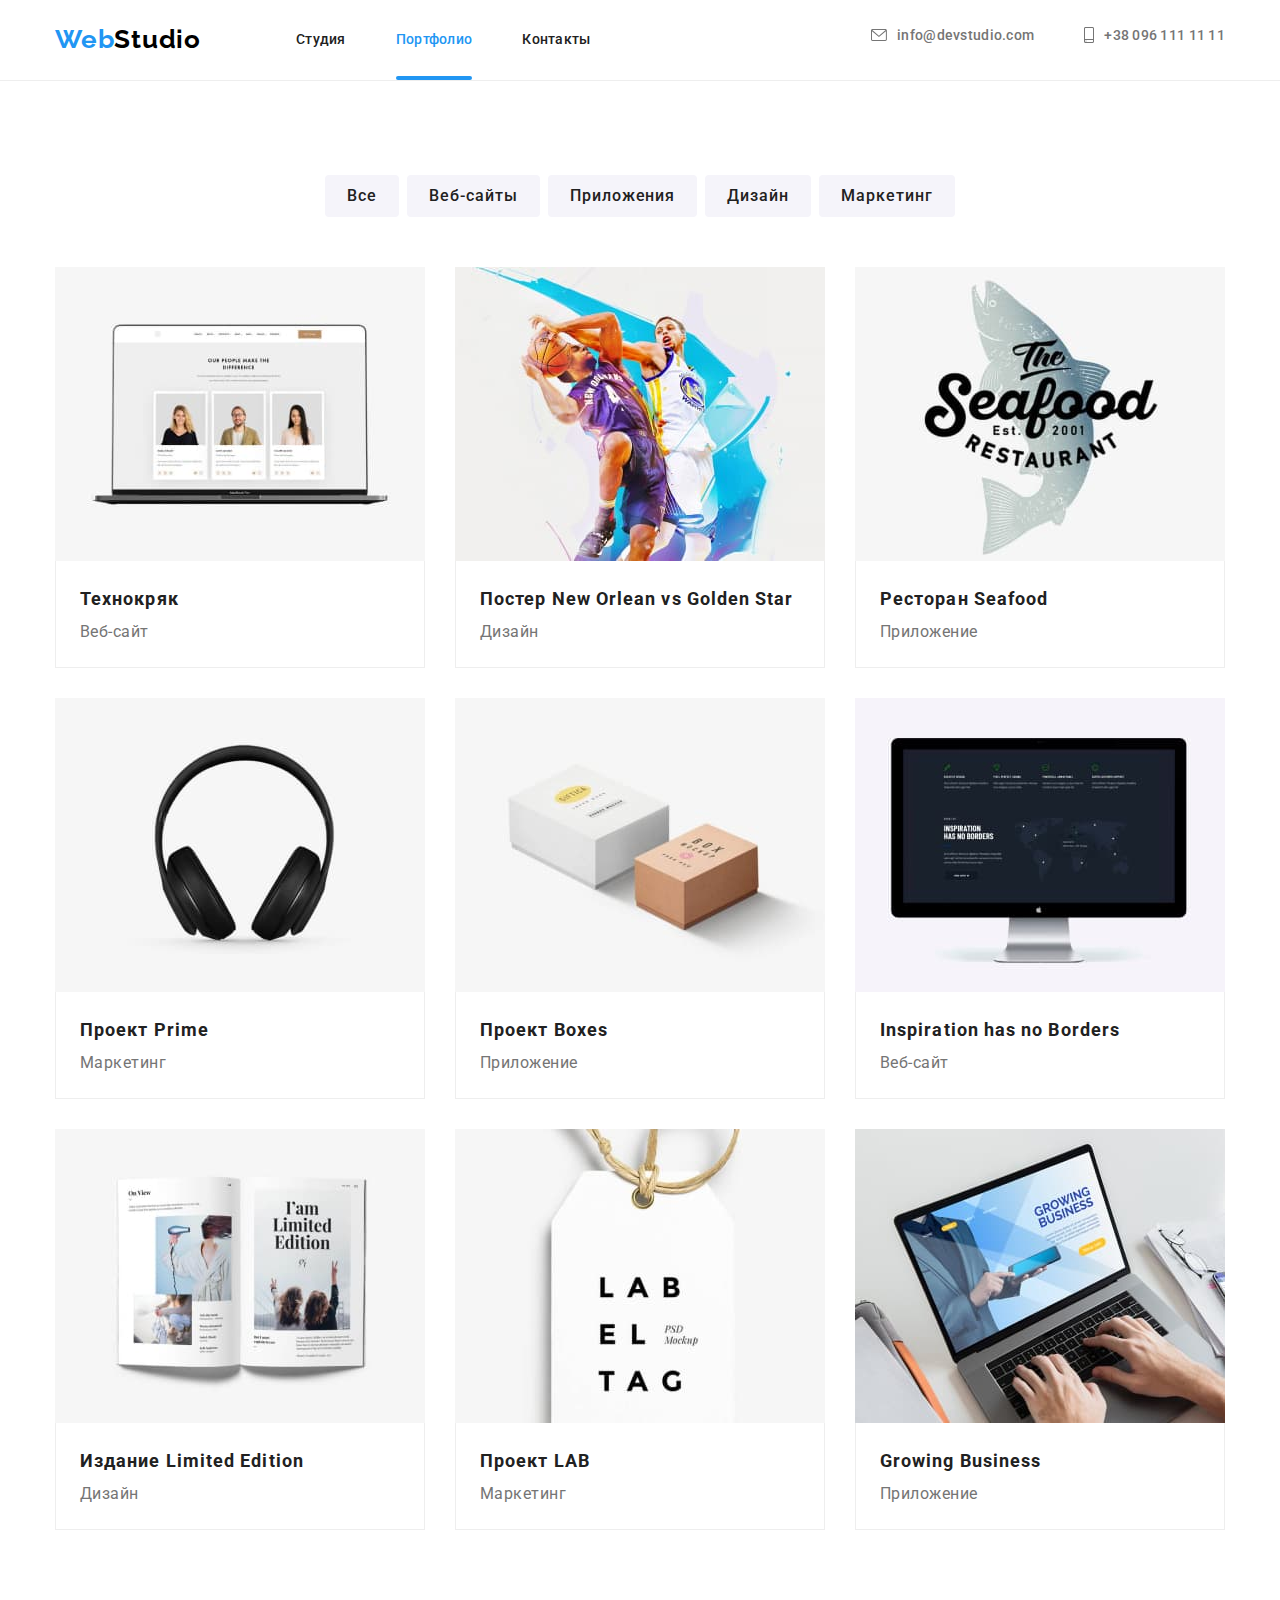
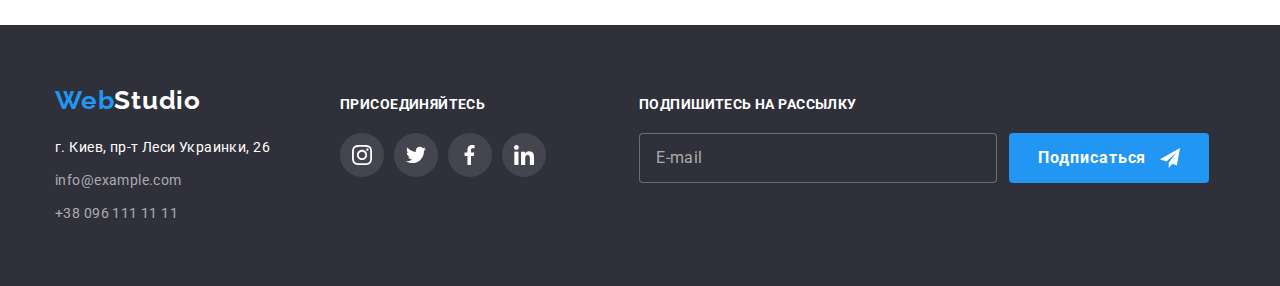
==== commit e541d229: "++++++++" ====
--- a/portfolio.html
+++ b/portfolio.html
@@ -1,572 +1,556 @@
 <!DOCTYPE html>
 <html lang="ru">
-
-<head>
-  <meta charset="UTF-8" />
-  <meta http-equiv="X-UA-Compatible" content="IE=edge" />
-  <meta name="viewport" content="width=device-width, initial-scale=1.0" />
-  <title>Document</title>
-  <link rel="preconnect" href="https://fonts.googleapis.com" />
-  <link rel="preconnect" href="https://fonts.gstatic.com" crossorigin />
-  <link href="https://fonts.googleapis.com/css2?family=Raleway:wght@700&family=Roboto:wght@400;500;700;900&display=swap"
-    rel="stylesheet" />
-  <link rel="stylesheet"
-    href="https://cdnjs.cloudflare.com/ajax/libs/modern-normalize/1.1.0/modern-normalize.min.css" />
-
-  <link rel="stylesheet" href="./css/main.min.css" />
-
-
-</head>
-
-<body>
-  <!-- верхняя линия -->
-  <header class="header">
-
-    <div class="container page-header">
-
-      <nav class="header__nav">
-
-        <a href="" class="header__logo"><span class="header__web">Web</span>Studio</a>
-        <button class="button-mobmenu js-open-menu" aria-expanded="false" aria-controls="mob-menu" type="button">
-          <svg width="40px" height="40px">
-            <use href="./images/icons.svg.svg#icon-mobmenu"></use>
-          </svg>
-        </button>
-
-        <ul class="site-nav">
-
-          <li class="site-nav__item"><a href="./index.html" class="site-nav__link  ">Студия</a></li>
-
-          <li class="site-nav__item">
-            <a href="./portfolio.html" class="site-nav__link current ">Портфолио</a>
+  <head>
+    <meta charset="UTF-8" />
+    <meta http-equiv="X-UA-Compatible" content="IE=edge" />
+    <meta name="viewport" content="width=device-width, initial-scale=1.0" />
+    <title>Document</title>
+    <link rel="preconnect" href="https://fonts.googleapis.com" />
+    <link rel="preconnect" href="https://fonts.gstatic.com" crossorigin />
+    <link
+      href="https://fonts.googleapis.com/css2?family=Raleway:wght@700&family=Roboto:wght@400;500;700;900&display=swap"
+      rel="stylesheet"
+    />
+    <link
+      rel="stylesheet"
+      href="https://cdnjs.cloudflare.com/ajax/libs/modern-normalize/1.1.0/modern-normalize.min.css"
+    />
+
+    <link rel="stylesheet" href="./css/main.min.css" />
+  </head>
+
+  <body>
+    <!-- верхняя линия -->
+    <header class="header">
+      <div class="container page-header">
+        <nav class="header__nav">
+          <a href="" class="header__logo"
+            ><span class="header__web">Web</span>Studio</a
+          >
+          <button
+            class="button-mobmenu js-open-menu"
+            aria-expanded="false"
+            aria-controls="mob-menu"
+            type="button"
+          >
+            <svg width="40px" height="40px">
+              <use href="./images/icons.svg.svg#icon-mobmenu"></use>
+            </svg>
+          </button>
+
+          <ul class="site-nav">
+            <li class="site-nav__item">
+              <a href="./index.html" class="site-nav__link">Студия</a>
+            </li>
+
+            <li class="site-nav__item">
+              <a href="./portfolio.html" class="site-nav__link current"
+                >Портфолио</a
+              >
+            </li>
+            <li class="site-nav__item">
+              <a href="" class="site-nav__link">Контакты</a>
+            </li>
+          </ul>
+        </nav>
+
+        <ul class="auth-nav">
+          <li class="auth-nav__item">
+            <a href="info@devstudio.com" class="auth-nav__info">
+              <svg
+                class="auth-nav__envelope auth-nav__icon"
+                width="16px"
+                height="12px"
+              >
+                <use href="./images/icons.svg.svg#icon-envelope"></use></svg
+              >info@devstudio.com</a
+            >
           </li>
-          <li class="site-nav__item"><a href="" class="site-nav__link">Контакты</a></li>
-        </ul>
-      </nav>
-
-      <ul class="auth-nav ">
-
-        <li class=" auth-nav__item ">
-
-          <a href="info@devstudio.com" class="auth-nav__info">
-
-            <svg class="auth-nav__envelope auth-nav__icon" width="16px" height="12px">
-
-              <use href="./images/icons.svg.svg#icon-envelope"></use>
-            </svg>info@devstudio.com</a>
-        </li>
-        <li class=" auth-nav__item ">
-          <a href="+380961111111" class="auth-nav__info">
-            <svg class="auth-nav__smartphone auth-nav__icon" width="10px" height="16px">
-
-              <use href="./images/icons.svg.svg#icon-smartphone"></use>
-            </svg>+38 096 111 11 11</a>
-        </li>
-      </ul>
-    </div>
-  </header>
-
-
-  <!-- мобильное меню -->
-
-  <div class="mob-menu js-menu-container" id="mob-menu">
-
-    <button class="button-mobmenu close js-close-menu" type="button">
-      <svg width="40px" height="40px">
-        <use href="./images/icons.svg.svg#icon-mobclose"></use>
-      </svg>
-    </button>
-
-    <nav>
-      <ul class="mob-nav">
-
-        <li class="mob-nav__item"><a href="./index.html" class="mob-nav__link  ">Студия</a></li>
-
-        <li class="mob-nav__item">
-          <a href="./portfolio.html" class="mob-nav__link current w">Портфолио</a>
-        </li>
-        <li class="mob-nav__item"><a href="#" class="mob-nav__link">Контакты</a></li>
-      </ul>
-
-      <ul class="contacts">
-        <li class=" contacts__item ">
-          <a href="+380961111111" class="contacts__tel">+38 096 111 11 11</a>
-        </li>
-        <li class=" contacts__item ">
-
-          <a href="info@devstudio.com" class="contacts__info">info@devstudio.com</a>
-        </li>
-      </ul>
-
-      <ul class="mob-media">
-        <li class="mob-media__item">
-          <a href="#" class="mob-media__link">Instagram</a>
-        </li>
-        <li class="mob-media__item">
-          <a href="#" class="mob-media__link sol">Twitter</a>
-        </li>
-        <li class="mob-media__item">
-          <a href="#" class="mob-media__link sol">Facebook</a>
-        </li>
-        <li class="mob-media__item">
-          <a href="#" class="mob-media__link sol">LinkedIn</a>
-        </li>
-      </ul>
-
-    </nav>
-  </div>
-  <!-- проекти -->
-  <main>
-    <section class="section-project">
-      <div class="section-project container">
-        <h1 class="secret">Проекти компании</h1>
-        <!-- фильтр -->
-        <div>
-          <ul class="filter ">
-            <li class="filter__item">
-              <button type="button" class=" filter__button">Все</button>
-            </li>
-            <li class="filter__item">
-              <button type="button" class=" filter__button">
-                Веб-сайты
-              </button>
-            </li>
-            <li class="filter__item">
-              <button type="button" class=" filter__button">
-                Приложения
-              </button>
-            </li>
-            <li class="filter__item">
-              <button type="button" class=" filter__button">
-                Дизайн
-              </button>
-            </li>
-            <li class="filter__item">
-              <button type="button" class=" filter__button">
-                Маркетинг
-              </button>
-            </li>
-          </ul>
-        </div>
-
-        <ul class="project">
-          <li class="cards">
-
-            <a href="#" class="cards__link">
-
-              <div class="cards__effect">
-
-                <img srcset="
-
-              ./images/projT.jpg 354w,
-
-              ./images/proj.370x294.jpg 370w,
-                
-            ./images/projM.jpg 450w,
-
-            ./images/projT.jpg 708w,
-
-            ./images/proj.740x588.jpg 740w,
-
-            ./images/projM.jpg  900w
-            " src="./images/projM.jpg 450w," alt="фото сотрудника"
-
-                  sizes="(min-width:1200px) 370px, (min-width:768px) 354px, (max-width:480px) 450px, 100vw" />
-
-                <div class="cards__textBox">
-
-                  <p class="cards__text ">Ресурс предлагает комплексные предложения с разным уровнем функционала и
-
-                    сервисов. Все это позволит посетителю получить исчерпывающие сведения о компании или частном лице.
-                  </p>
-
-                </div>
-
-              </div>
-              <div class="cards__border">
-                <h2 class="cards__title">Технокряк</h2>
-
-                <p class="cards__description tablet">Веб-сайт</p>
-
-              </div>
-            </a>
-          </li>
-
-          <li class="cards">
-            <a href="#" class="cards__link">
-              <div class="cards__effect">
-                <img srcset="
-
-                ./images/projT1.jpg 354w,
-  
-                ./images/proj1.370x294.jpg 370w,
-                  
-              ./images/projM1.jpg 450w,
-  
-              ./images/projT1.jpg 708w,
-  
-              ./images/proj1.740x588.jpg 740w,
-  
-              ./images/projM1.jpg  900w
-              " src="./images/projM1.jpg 450w" alt="фото сотрудника"
-  
-                    sizes="(min-width:1200px) 370px, (min-width:768px) 354px, (max-width:480px) 450px, 100vw" />
-                <div class="cards__textBox">
-
-                  <p class="cards__text">Ресурс предлагает комплексные предложения с разным уровнем функционала и
-                    сервисов. Все это позволит посетителю получить исчерпывающие сведения о компании или частном лице.
-                  </p>
-
-                </div>
-
-              </div>
-
-              <div class="cards__border">
-                <h2 class="cards__title">
-                  Постер <span lang="en"> New Orlean vs Golden Star</span>
-                </h2>
-                <p class="cards__description">Дизайн</p>
-              </div>
-            </a>
-          </li>
-          <li class="cards">
-            <a href="#" class="cards__link">
-              <div class="cards__effect">
-                <img srcset="
-
-                ./images/projT2.jpg 354w,
-  
-                ./images/proj2.370x294.jpg 370w,
-                  
-              ./images/projM2.jpg 450w,
-  
-              ./images/projT2.jpg 708w,
-  
-              ./images/proj2.740x588.jpg 740w,
-  
-              ./images/projM2.jpg  900w
-              " src="./images/projM2.jpg 450w" alt="фото сотрудника"
-  
-                    sizes="(min-width:1200px) 370px, (min-width:768px) 354px, (max-width:480px) 450px, 100vw" />
-
-                <div class="cards__textBox">
-
-                  <p class="cards__text">Ресурс предлагает комплексные предложения с разным уровнем функционала и
-                    сервисов. Все это позволит посетителю получить исчерпывающие сведения о компании или частном лице.
-                  </p>
-
-                </div>
-
-              </div>
-              <div class="cards__border">
-                <h2 class="cards__title">
-                  Ресторан <span lang="en">Seafood</span>
-                </h2>
-                <p class="cards__description">Приложение</p>
-              </div>
-            </a>
-          </li>
-          <li class="cards">
-            <a href="#" class="cards__link">
-              <div class="cards__effect">
-                <img srcset="
-
-                ./images/projT3.jpg 354w,
-  
-                ./images/proj3.370x294.jpg 370w,
-                  
-              ./images/projM3.jpg 450w,
-  
-              ./images/projT3.jpg 708w,
-  
-              ./images/proj3.740x588.jpg 740w,
-  
-              ./images/projM3.jpg  900w
-              "
-               src="./images/projM3.jpg 450w" alt="фото сотрудника"
-  
-                    sizes="(min-width:1200px) 370px, (min-width:768px) 354px, (max-width:480px) 450px, 100vw" />
-                <div class="cards__textBox">
-
-                  <p class="cards__text">Ресурс предлагает комплексные предложения с разным уровнем функционала и
-                    сервисов. Все это позволит посетителю получить исчерпывающие сведения о компании или частном лице.
-                  </p>
-
-                </div>
-
-              </div>
-              <div class="cards__border">
-
-                <h2 class="cards__title">
-                  Проект <span lang="en">Prime</span>
-                </h2>
-                <p class="cards__description">Маркетинг</p>
-              </div>
-            </a>
-          </li>
-          <li class="cards">
-            <a href="#" class="cards__link">
-              <div class="cards__effect">
-
-                <img srcset="
-
-                ./images/projT4.jpg 354w,
-  
-                ./images/proj4.370x294.jpg 370w,
-                  
-              ./images/projM4.jpg 450w,
-  
-              ./images/projT4.jpg 708w,
-  
-              ./images/proj4.740x588.jpg 740w,
-  
-              ./images/projM4.jpg  900w
-              " 
-              src="./images/projM4.jpg 450w" alt="фото сотрудника"
-  
-                    sizes="(min-width:1200px) 370px, (min-width:768px) 354px, (max-width:480px) 450px, 100vw" />
-                <div class="cards__textBox">
-
-                  <p class="cards__text">Ресурс предлагает комплексные предложения с разным уровнем функционала и
-                    сервисов. Все это позволит посетителю получить исчерпывающие сведения о компании или частном лице.
-                  </p>
-
-                </div>
-
-              </div>
-              <div class="cards__border">
-                <h2 class="cards__title">
-                  Проект <span lang="en">Boxes</span>
-                </h2>
-                <p class="cards__description">Приложение</p>
-              </div>
-            </a>
-          </li>
-          <li class="cards">
-            <a href="#" class="cards__link">
-              <div class="cards__effect">
-                <img srcset="
-
-                ./images/projT5.jpg 354w,
-  
-                ./images/proj5.370x294.jpg 370w,
-                  
-              ./images/projM5.jpg 450w,
-  
-              ./images/projT5.jpg 708w,
-  
-              ./images/proj5.740x588.jpg 740w,
-  
-              ./images/projM5.jpg  900w
-              " 
-              src="./images/projM5.jpg 450w" alt="фото сотрудника"
-  
-                    sizes="(min-width:1200px) 370px, (min-width:768px) 354px, (max-width:480px) 450px, 100vw" />
-                <div class="cards__textBox">
-
-                  <p class="cards__text">Ресурс предлагает комплексные предложения с разным уровнем функционала и
-                    сервисов. Все это позволит посетителю получить исчерпывающие сведения о компании или частном лице.
-                  </p>
-
-                </div>
-
-              </div>
-              <div class="cards__border">
-                <h2 class="cards__title" lang="en">
-                  Inspiration has no Borders
-                </h2>
-                <p class="cards__description">Веб-сайт</p>
-              </div>
-            </a>
-          </li>
-          <li class="cards">
-            <a href="#" class="cards__link">
-              <div class="cards__effect">
-                <img srcset="
-
-                ./images/projT6.jpg 354w,
-  
-                ./images/proj6.370x294.jpg 370w,
-                  
-              ./images/projM6.jpg 450w,
-  
-              ./images/projT6.jpg 708w,
-  
-              ./images/proj6.740x588.jpg 740w,
-  
-              ./images/projM6.jpg  900w
-              " src="./images/projM6.jpg 450w" alt="фото сотрудника"
-  
-                    sizes="(min-width:1200px) 370px, (min-width:768px) 354px, (max-width:480px) 450px, 100vw" />
-                <div class="cards__textBox">
-
-                  <p class="cards__text">Ресурс предлагает комплексные предложения с разным уровнем функционала и
-                    сервисов. Все это позволит посетителю получить исчерпывающие сведения о компании или частном лице.
-                  </p>
-
-                </div>
-
-              </div>
-              <div class="cards__border">
-                <h2 class="cards__title">
-                  Издание <span lang="en">Limited Edition</span>
-                </h2>
-                <p class="cards__description">Дизайн</p>
-              </div>
-            </a>
-          </li>
-          <li class="cards">
-            <a href="#" class="cards__link">
-              <div class="cards__effect">
-                <img srcset="
-
-                ./images/projT7.jpg 354w,
-  
-                ./images/proj7.370x294.jpg 370w,
-                  
-              ./images/projM7.jpg 450w,
-  
-              ./images/projT7.jpg 708w,
-  
-              ./images/proj7.740x588.jpg 740w,
-  
-              ./images/projM7.jpg  900w
-              " 
-              src="./images/projM7.jpg 450w" alt="фото сотрудника"
-  
-                    sizes="(min-width:1200px) 370px, (min-width:768px) 354px, (max-width:480px) 450px, 100vw" />
-                <div class="cards__textBox">
-                  <p class="cards__text">Ресурс предлагает комплексные предложения с разным уровнем функционала и
-                    сервисов. Все это позволит посетителю получить исчерпывающие сведения о компании или частном лице.
-                  </p>
-
-                </div>
-
-              </div>
-              <div class="cards__border">
-                <h2 class="cards__title">
-                  Проект <span lang="en">LAB</span>
-                </h2>
-                <p class="cards__description">Маркетинг</p>
-              </div>
-            </a>
-          </li>
-          <li class="cards">
-            <a href="#" class="cards__link">
-              <div class="cards__effect">
-                <img srcset="
-
-                ./images/projT8.jpg 354w,
-  
-                ./images/proj8.370x294.jpg 370w,
-                  
-              ./images/projM8.jpg 450w,
-  
-              ./images/projT8.jpg 708w,
-  
-              ./images/proj8.740x588.jpg 740w,
-  
-              ./images/projM8.jpg  900w
-              " src="./images/projM8.jpg 450w" alt="фото сотрудника"
-  
-                    sizes="(min-width:1200px) 370px, (min-width:768px) 354px, (max-width:480px) 450px, 100vw" />
-                <div class="cards__textBox">
-
-                  <p class="cards__text">Ресурс предлагает комплексные предложения с разным уровнем функционала и
-                    сервисов. Все это позволит посетителю получить исчерпывающие сведения о компании или частном лице.
-                  </p>
-
-                </div>
-
-              </div>
-              <div class="cards__border">
-                <h2 class="cards__title" lang="en">Growing Business</h2>
-                <p class="cards__description">Приложение</p>
-              </div>
-            </a>
+          <li class="auth-nav__item">
+            <a href="+380961111111" class="auth-nav__info">
+              <svg
+                class="auth-nav__smartphone auth-nav__icon"
+                width="10px"
+                height="16px"
+              >
+                <use href="./images/icons.svg.svg#icon-smartphone"></use></svg
+              >+38 096 111 11 11</a
+            >
           </li>
         </ul>
       </div>
-    </section>
-  </main>
-  <!-- футер -->
-
-  <footer class="footer">
-
-    <div class=" footer__conteainer container ">
-
-      <div class="footer__address">
-
-        <a class="footer__logo" href=""><span class="footer__web">Web</span>Studio</a>
-
-        <address style="font-style: normal;">
-
-          <ul class="footer__nav ">
-
-            <li class="footer__info auth-info">
-
-              <a href="" class="footer__auth">г. Киев, пр-т Леси Украинки, 26</a>
-
-            </li>
-            <li class="footer__info auth-info">
-              <a href="info@example.com" class="footer__infoLink ">info@example.com</a>
-            </li>
-            <li class="footer__info  auth-info">
-              <a href="+380961111111" class="footer__infoLink ">+38 096 111 11 11</a>
-            </li>
-          </ul>
-        </address>
-      </div>
-
-
-      <div class="footer-media">
-        <h2 class="footer-media__strong">присоединяйтесь</h2>
-        <ul class="footerSoc">
-          <li class="footerSoc__item">
-            <a href="" class=" footerSoc__icon">
-              <svg class="footerSoc__svg " width="20px" height="20px">
-                <use href="./images/icons.svg.svg#icon-instagram"></use>
-              </svg>
-            </a>
+    </header>
+
+    <!-- мобильное меню -->
+
+    <div class="mob-menu js-menu-container" id="mob-menu">
+      <button class="button-mobmenu close js-close-menu" type="button">
+        <svg width="40px" height="40px">
+          <use href="./images/icons.svg.svg#icon-mobclose"></use>
+        </svg>
+      </button>
+
+      <nav class="adaptiv">
+        <ul class="mob-nav">
+          <li class="mob-nav__item">
+            <a href="./index.html" class="mob-nav__link">Студия</a>
           </li>
-          <li class="footerSoc__item">
-            <a href="" class="footerSoc__icon">
-              <svg class="footerSoc__svg" width="20px" height="20px">
-                <use href="./images/icons.svg.svg#icon-twitter"></use>
-              </svg>
-            </a>
+
+          <li class="mob-nav__item">
+            <a href="./portfolio.html" class="mob-nav__link active"
+              >Портфолио</a
+            >
           </li>
-          <li class="footerSoc__item">
-            <a href="" class="footerSoc__icon">
-              <svg class="footerSoc__svg" width="20px" height="20px">
-                <use href="./images/icons.svg.svg#icon-facebook"></use>
-              </svg>
-            </a>
-          </li>
-          <li class="footerSoc__item">
-            <a href="" class="footerSoc__icon">
-              <svg class="footerSoc__svg" width="20px" height="20px">
-                <use href="./images/icons.svg.svg#icon-linkedin"></use>
-              </svg>
-            </a>
+          <li class="mob-nav__item">
+            <a href="" class="mob-nav__link">Контакты</a>
           </li>
         </ul>
+
+        <div>
+          <ul class="contacts">
+            <li class="contacts__item">
+              <a href="+380961111111" class="contacts__tel"
+                >+38 096 111 11 11</a
+              >
+            </li>
+            <li class="contacts__item">
+              <a href="info@devstudio.com" class="contacts__info"
+                >info@devstudio.com</a
+              >
+            </li>
+          </ul>
+
+          <ul class="mob-media">
+            <li class="mob-media__item">
+              <a href="" class="mob-media__link">Instagram</a>
+            </li>
+            <li class="mob-media__item">
+              <a href="" class="mob-media__link sol">Twitter</a>
+            </li>
+            <li class="mob-media__item">
+              <a href="" class="mob-media__link sol">Facebook</a>
+            </li>
+            <li class="mob-media__item">
+              <a href="" class="mob-media__link sol">LinkedIn</a>
+            </li>
+          </ul>
+        </div>
+      </nav>
+    </div>
+    <!-- проекти -->
+    <main>
+      <section class="section-project">
+        <div class="container">
+          <h1 class="secret">Проекти компании</h1>
+          <!-- фильтр -->
+          <div>
+            <ul class="filter">
+              <li class="filter__item">
+                <button type="button" class="filter__button">Все</button>
+              </li>
+              <li class="filter__item">
+                <button type="button" class="filter__button">Веб-сайты</button>
+              </li>
+              <li class="filter__item">
+                <button type="button" class="filter__button">Приложения</button>
+              </li>
+              <li class="filter__item">
+                <button type="button" class="filter__button">Дизайн</button>
+              </li>
+              <li class="filter__item">
+                <button type="button" class="filter__button">Маркетинг</button>
+              </li>
+            </ul>
+          </div>
+
+          <ul class="project">
+            <li class="cards">
+              <a href="#" class="cards__link">
+                <div class="cards__effect">
+                  <img
+                    srcset="
+                      ./images/projT.jpg        354w,
+                      ./images/proj.370x294.jpg 370w,
+                      ./images/projM.jpg        450w,
+                      ./images/projT@2x.jpg     708w,
+                      ./images/proj.740x588.jpg 740w,
+                      ./images/projM@2x.jpg     900w
+                    "
+                    src=" ./images/projM.jpg 450w "
+                    alt="фото сотрудника"
+                    sizes="(min-width:1200px) 370px, (min-width:768px) 354px, (max-width:480px) 450px, 100vw"
+                  />
+
+                  <div class="cards__textBox">
+                    <p class="cards__text">
+                      Ресурс предлагает комплексные предложения с разным уровнем
+                      функционала и сервисов. Все это позволит посетителю
+                      получить исчерпывающие сведения о компании или частном
+                      лице.
+                    </p>
+                  </div>
+                </div>
+                <div class="cards__border">
+                  <h2 class="cards__title">Технокряк</h2>
+
+                  <p class="cards__description tablet">Веб-сайт</p>
+                </div>
+              </a>
+            </li>
+
+            <li class="cards">
+              <a href="#" class="cards__link">
+                <div class="cards__effect">
+                  <img
+                    srcset="
+                      ./images/projT1.jpg        354w,
+                      ./images/proj1.370x294.jpg 370w,
+                      ./images/projM1.jpg        450w,
+                      ./images/projT1@2x.jpg     708w,
+                      ./images/proj1.740x588.jpg 740w,
+                      ./images/projM1@2x.jpg     900w
+                    "
+                    src="./images/projM1.jpg 450w"
+                    alt="фото сотрудника"
+                    sizes="(min-width:1200px) 370px, (min-width:768px) 354px, (max-width:480px) 450px, 100vw"
+                  />
+                  <div class="cards__textBox">
+                    <p class="cards__text">
+                      Ресурс предлагает комплексные предложения с разным уровнем
+                      функционала и сервисов. Все это позволит посетителю
+                      получить исчерпывающие сведения о компании или частном
+                      лице.
+                    </p>
+                  </div>
+                </div>
+
+                <div class="cards__border">
+                  <h2 class="cards__title">
+                    Постер <span lang="en"> New Orlean vs Golden Star</span>
+                  </h2>
+                  <p class="cards__description">Дизайн</p>
+                </div>
+              </a>
+            </li>
+            <li class="cards">
+              <a href="#" class="cards__link">
+                <div class="cards__effect">
+                  <img
+                    srcset="
+                      ./images/projT2.jpg        354w,
+                      ./images/proj2.370x294.jpg 370w,
+                      ./images/projM2.jpg        450w,
+                      ./images/projT2@2x.jpg     708w,
+                      ./images/proj2.740x588.jpg 740w,
+                      ./images/projM2@2x.jpg     900w
+                    "
+                    src="./images/projM2.jpg 450w"
+                    alt="фото сотрудника"
+                    sizes="(min-width:1200px) 370px, (min-width:768px) 354px, (max-width:480px) 450px, 100vw"
+                  />
+
+                  <div class="cards__textBox">
+                    <p class="cards__text">
+                      Ресурс предлагает комплексные предложения с разным уровнем
+                      функционала и сервисов. Все это позволит посетителю
+                      получить исчерпывающие сведения о компании или частном
+                      лице.
+                    </p>
+                  </div>
+                </div>
+                <div class="cards__border">
+                  <h2 class="cards__title">
+                    Ресторан <span lang="en">Seafood</span>
+                  </h2>
+                  <p class="cards__description">Приложение</p>
+                </div>
+              </a>
+            </li>
+            <li class="cards">
+              <a href="#" class="cards__link">
+                <div class="cards__effect">
+                  <img
+                    srcset="
+                      ./images/projT3.jpg        354w,
+                      ./images/proj3.370x294.jpg 370w,
+                      ./images/projM3.jpg        450w,
+                      ./images/projT3@2x.jpg     708w,
+                      ./images/proj3.740x588.jpg 740w,
+                      ./images/projM3@2x.jpg     900w
+                    "
+                    src="./images/projM3.jpg 450w"
+                    alt="фото сотрудника"
+                    sizes="(min-width:1200px) 370px, (min-width:768px) 354px, (max-width:480px) 450px, 100vw"
+                  />
+                  <div class="cards__textBox">
+                    <p class="cards__text">
+                      Ресурс предлагает комплексные предложения с разным уровнем
+                      функционала и сервисов. Все это позволит посетителю
+                      получить исчерпывающие сведения о компании или частном
+                      лице.
+                    </p>
+                  </div>
+                </div>
+                <div class="cards__border">
+                  <h2 class="cards__title">
+                    Проект <span lang="en">Prime</span>
+                  </h2>
+                  <p class="cards__description">Маркетинг</p>
+                </div>
+              </a>
+            </li>
+            <li class="cards">
+              <a href="#" class="cards__link">
+                <div class="cards__effect">
+                  <img
+                    srcset="
+                      ./images/projT4.jpg        354w,
+                      ./images/proj4.370x294.jpg 370w,
+                      ./images/projM4.jpg        450w,
+                      ./images/projT4@2x.jpg     708w,
+                      ./images/proj4.740x588.jpg 740w,
+                      ./images/projM4@2x.jpg     900w
+                    "
+                    src="./images/projM4.jpg 450w"
+                    alt="фото сотрудника"
+                    sizes="(min-width:1200px) 370px, (min-width:768px) 354px, (max-width:480px) 450px, 100vw"
+                  />
+                  <div class="cards__textBox">
+                    <p class="cards__text">
+                      Ресурс предлагает комплексные предложения с разным уровнем
+                      функционала и сервисов. Все это позволит посетителю
+                      получить исчерпывающие сведения о компании или частном
+                      лице.
+                    </p>
+                  </div>
+                </div>
+                <div class="cards__border">
+                  <h2 class="cards__title">
+                    Проект <span lang="en">Boxes</span>
+                  </h2>
+                  <p class="cards__description">Приложение</p>
+                </div>
+              </a>
+            </li>
+            <li class="cards">
+              <a href="#" class="cards__link">
+                <div class="cards__effect">
+                  <img
+                    srcset="
+                      ./images/projT5.jpg        354w,
+                      ./images/proj5.370x294.jpg 370w,
+                      ./images/projM5.jpg        450w,
+                      ./images/projT5@2x.jpg     708w,
+                      ./images/proj5.740x588.jpg 740w,
+                      ./images/projM5@2x.jpg     900w
+                    "
+                    src="./images/projM5.jpg 450w"
+                    alt="фото сотрудника"
+                    sizes="(min-width:1200px) 370px, (min-width:768px) 354px, (max-width:480px) 450px, 100vw"
+                  />
+                  <div class="cards__textBox">
+                    <p class="cards__text">
+                      Ресурс предлагает комплексные предложения с разным уровнем
+                      функционала и сервисов. Все это позволит посетителю
+                      получить исчерпывающие сведения о компании или частном
+                      лице.
+                    </p>
+                  </div>
+                </div>
+                <div class="cards__border">
+                  <h2 class="cards__title" lang="en">
+                    Inspiration has no Borders
+                  </h2>
+                  <p class="cards__description">Веб-сайт</p>
+                </div>
+              </a>
+            </li>
+            <li class="cards">
+              <a href="#" class="cards__link">
+                <div class="cards__effect">
+                  <img
+                    srcset="
+                      ./images/projT6.jpg        354w,
+                      ./images/proj6.370x294.jpg 370w,
+                      ./images/projM6.jpg        450w,
+                      ./images/projT6@2x.jpg     708w,
+                      ./images/proj6.740x588.jpg 740w,
+                      ./images/projM6@2x.jpg     900w
+                    "
+                    src="./images/projM6.jpg 450w"
+                    alt="фото сотрудника"
+                    sizes="(min-width:1200px) 370px, (min-width:768px) 354px, (max-width:480px) 450px, 100vw"
+                  />
+                  <div class="cards__textBox">
+                    <p class="cards__text">
+                      Ресурс предлагает комплексные предложения с разным уровнем
+                      функционала и сервисов. Все это позволит посетителю
+                      получить исчерпывающие сведения о компании или частном
+                      лице.
+                    </p>
+                  </div>
+                </div>
+                <div class="cards__border">
+                  <h2 class="cards__title">
+                    Издание <span lang="en">Limited Edition</span>
+                  </h2>
+                  <p class="cards__description">Дизайн</p>
+                </div>
+              </a>
+            </li>
+            <li class="cards">
+              <a href="#" class="cards__link">
+                <div class="cards__effect">
+                  <img
+                    srcset="
+                      ./images/projT7.jpg        354w,
+                      ./images/proj7.370x294.jpg 370w,
+                      ./images/projM7.jpg        450w,
+                      ./images/projT7@2x.jpg     708w,
+                      ./images/proj7.740x588.jpg 740w,
+                      ./images/projM7@2x.jpg     900w
+                    "
+                    src="./images/projM7.jpg 450w"
+                    alt="фото сотрудника"
+                    sizes="(min-width:1200px) 370px, (min-width:768px) 354px, (max-width:480px) 450px, 100vw"
+                  />
+                  <div class="cards__textBox">
+                    <p class="cards__text">
+                      Ресурс предлагает комплексные предложения с разным уровнем
+                      функционала и сервисов. Все это позволит посетителю
+                      получить исчерпывающие сведения о компании или частном
+                      лице.
+                    </p>
+                  </div>
+                </div>
+                <div class="cards__border">
+                  <h2 class="cards__title">
+                    Проект <span lang="en">LAB</span>
+                  </h2>
+                  <p class="cards__description">Маркетинг</p>
+                </div>
+              </a>
+            </li>
+            <li class="cards">
+              <a href="#" class="cards__link">
+                <div class="cards__effect">
+                  <img
+                    srcset="
+                      ./images/projT8.jpg        354w,
+                      ./images/proj8.370x294.jpg 370w,
+                      ./images/projM8.jpg        450w,
+                      ./images/projT8@2x.jpg     708w,
+                      ./images/proj8.740x588.jpg 740w,
+                      ./images/projM8@2x.jpg     900w
+                    "
+                    src="./images/projM8.jpg 450w"
+                    alt="фото сотрудника"
+                    sizes="(min-width:1200px) 370px, (min-width:768px) 354px, (max-width:480px) 450px, 100vw"
+                  />
+                  <div class="cards__textBox">
+                    <p class="cards__text">
+                      Ресурс предлагает комплексные предложения с разным уровнем
+                      функционала и сервисов. Все это позволит посетителю
+                      получить исчерпывающие сведения о компании или частном
+                      лице.
+                    </p>
+                  </div>
+                </div>
+                <div class="cards__border">
+                  <h2 class="cards__title" lang="en">Growing Business</h2>
+                  <p class="cards__description">Приложение</p>
+                </div>
+              </a>
+            </li>
+          </ul>
+        </div>
+      </section>
+    </main>
+    <!-- футер -->
+
+    <footer class="footer">
+      <div class="footer__conteainer container">
+        <div class="footer__address">
+          <a class="footer__logo" href=""
+            ><span class="footer__web">Web</span>Studio</a
+          >
+
+          <address style="font-style: normal">
+            <ul class="footer__nav">
+              <li class="footer__info auth-info">
+                <a href="" class="footer__auth"
+                  >г. Киев, пр-т Леси Украинки, 26</a
+                >
+              </li>
+              <li class="footer__info auth-info">
+                <a href="info@example.com" class="footer__infoLink"
+                  >info@example.com</a
+                >
+              </li>
+              <li class="footer__info auth-info">
+                <a href="+380961111111" class="footer__infoLink"
+                  >+38 096 111 11 11</a
+                >
+              </li>
+            </ul>
+          </address>
+        </div>
+
+        <div class="footer-media">
+          <h2 class="footer-media__strong">присоединяйтесь</h2>
+          <ul class="footerSoc">
+            <li class="footerSoc__item">
+              <a href="" class="footerSoc__icon">
+                <svg class="footerSoc__svg" width="20px" height="20px">
+                  <use href="./images/icons.svg.svg#icon-instagram"></use>
+                </svg>
+              </a>
+            </li>
+            <li class="footerSoc__item">
+              <a href="" class="footerSoc__icon">
+                <svg class="footerSoc__svg" width="20px" height="20px">
+                  <use href="./images/icons.svg.svg#icon-twitter"></use>
+                </svg>
+              </a>
+            </li>
+            <li class="footerSoc__item">
+              <a href="" class="footerSoc__icon">
+                <svg class="footerSoc__svg" width="20px" height="20px">
+                  <use href="./images/icons.svg.svg#icon-facebook"></use>
+                </svg>
+              </a>
+            </li>
+            <li class="footerSoc__item">
+              <a href="" class="footerSoc__icon">
+                <svg class="footerSoc__svg" width="20px" height="20px">
+                  <use href="./images/icons.svg.svg#icon-linkedin"></use>
+                </svg>
+              </a>
+            </li>
+          </ul>
+        </div>
+        <div class="subscription">
+          <label for="email" class="subscription__label"
+            >Подпишитесь на рассылку</label
+          >
+          <input
+            class="subscription__input"
+            placeholder="E-mail"
+            type="email"
+            name="email"
+            id="email"
+          />
+
+          <button class="subscription__button" type="submit">
+            Подписаться
+
+            <svg class="subscription__icons" width="20px" height="20px">
+              <use href="./images/icons.svg.svg#icon-send"></use>
+            </svg>
+          </button>
+        </div>
       </div>
-      <div class="subscription">
-        <label for="email" class="subscription__label">Подпишитесь на рассылку</label>
-        <input class="subscription__input" placeholder="E-mail" type="email" name="email" id="email">
-
-        <button class=" subscription__button" type="submit">Подписаться
-
-          <svg class="subscription__icons" width="20px" height="20px">
-            <use href="./images/icons.svg.svg#icon-send"></use>
-          </svg>
-
-        </button>
-      </div>
-    </div>
-  </footer>
-  <script src="./js/mobile-menu.js"></script>
-</body>
-
-</html>+    </footer>
+    <script src="./js/mobile-menu.js"></script>
+  </body>
+</html>
--- a/css/main.min.css
+++ b/css/main.min.css
@@ -1,2 +1,2 @@
-html{box-sizing:border-box}*,*::before,*::after{box-sizing:inherit}.list{list-style:none}ul,li,a{list-style:none;padding:0;margin:0}h1,h2,h3,h4,p{margin:0;padding:0}.dec-non{text-decoration:none}img{display:block;max-width:100%;height:auto}body{padding-top:80px;background-color:#fff;color:#757575;font-family:"Roboto", sans-serif;margin:0}@media screen and (max-width: 767px){body{padding-top:60px}}.section{text-align:center;padding-top:95px;padding-bottom:95px}@media screen and (max-width: 1200px){.section{padding-top:60px;padding-bottom:60px}}.container{margin-left:auto;margin-right:auto;padding-left:15px;padding-right:15px}@media screen and (min-width: 480px){.container{width:480px}}@media screen and (min-width: 768px){.container{width:768px}}@media screen and (min-width: 1200px){.container{width:1200px}}.secret{position:absolute;width:1px;height:1px;margin:-1px;border:0;padding:0;white-space:nowrap;clip-path:inset(100%);clip:rect(0 0 0 0);overflow:hidden}.header{position:fixed;width:100%;top:0;left:0;z-index:1;background-color:#fff;border-bottom:1px solid #eeeeee}@media screen and (min-width: 768px){.page-header{display:flex;align-items:center}}.header__nav{position:relative;display:flex;align-items:center}@media screen and (max-width: 767px){.header__nav{justify-content:space-between;height:60px}}.site-nav{margin:auto;margin-left:95px;display:flex}@media screen and (min-width: 767px) and (max-width: 1200px){.site-nav{margin-left:88px}}@media screen and (max-width: 767px){.site-nav{display:none}}.site-nav__item{margin-right:50px}.site-nav:last-child{margin-right:0}.site-nav__link{position:relative;display:block;padding:32px 0px;font-weight:500;font-size:14px;line-height:1.14;letter-spacing:0.02em;text-decoration:none;color:#212121;transition-property:color;transition-duration:250ms;transition-timing-function:cubic-bezier(0.4, 0, 0.2, 1)}.site-nav__link:focus,.site-nav__link:hover{color:#2196f3}.site-nav__link.current{color:#2196f3}.auth-nav__info{text-decoration:none;font-weight:500;font-size:14px;line-height:1.14;letter-spacing:0.02em}.auth-nav{margin-left:auto;display:flex;align-items:baseline;margin-top:0;margin-bottom:0}@media screen and (max-width: 1200px){.auth-nav{display:block}}@media screen and (max-width: 767px){.auth-nav{display:none}}.auth-nav__info{text-decoration:none;font-weight:500;font-size:14px;line-height:1.14;letter-spacing:0.02em;color:#757575;transition-property:color;transition-duration:250ms;transition-timing-function:cubic-bezier(0.4, 0, 0.2, 1)}.auth-nav:focus,.auth-nav:hover{color:#2196f3}@media screen and (min-width: 1200px){.auth-nav__item+.auth-nav__item{margin-left:50px}}.auth-nav__item:nth-child(1){margin-bottom:10px}.auth-nav__icon{margin-right:10px;fill:#757575;transition-property:fill;transition-duration:250ms;transition-timing-function:cubic-bezier(0.4, 0, 0.2, 1)}@media screen and (min-width: 767px) and (max-width: 1200px){.auth-nav__icon{margin-right:2px}}.auth-nav__smartphone{margin-bottom:-3px}.auth-nav__envelope{margin-bottom:-1px}.auth-nav__info:hover,.auth-nav__info:focus{color:#2196f3}.auth-nav__info:hover .auth-nav__icon,.auth-nav__info:focus .auth-nav__icon{fill:#2196f3}.current::after{content:"";position:absolute;left:0;bottom:0;display:block;width:100%;height:4px;border-radius:2px;background-color:#2196f3}.header__logo{font-family:"Raleway";font-style:normal;text-decoration:none;font-weight:700;font-size:26px;line-height:1.2;letter-spacing:0.03em;color:black}.header__web{color:#2196f3}.button-mobmenu{z-index:55;display:inline-flex;margin:0;padding:0;border:none;background-color:transparent;transition-property:fill;transition-duration:250ms;transition-timing-function:cubic-bezier(0.4, 0, 0.2, 1)}@media screen and (min-width: 768px){.button-mobmenu{display:none}}.button-mobmenu:hover,.button-mobmenu:focus{fill:#2196f3}.mob-menu{overflow-y:auto;position:fixed;top:0;left:0;width:100vw;height:100vh;padding:48px 40px;background-color:#fff;z-index:999;transform:translateY(-100%);transition:transform 250ms ease-in-out}@media screen and (max-width: 400px){.mob-menu{padding:38px 30px}}.mob-menu.is-open{transform:translateY(0)}.close{position:absolute;top:0;right:0;margin-top:10px;margin-right:15px}.mob-nav{display:inline-flex;flex-direction:column;margin-bottom:306px}@media screen and (max-width: 400px){.mob-nav{margin-bottom:230px}}.mob-nav__item:not(:last-child){margin-bottom:32px}.mob-nav__link{position:relative;font-weight:500;font-size:40px;line-height:1.17;letter-spacing:0.02em;text-decoration:none;color:#212121;transition-property:color;transition-duration:250ms;transition-timing-function:cubic-bezier(0.4, 0, 0.2, 1)}.mob-nav__link:focus,.mob-nav__link:hover{color:#2196f3}.mob-nav__link.current{color:#2196f3}.contacts__item:nth-child(2){margin-bottom:64px}@media screen and (max-width: 400px){.contacts__item:nth-child(2){margin-bottom:28px}}.contacts__item:nth-child(1){margin-bottom:32px}@media screen and (max-width: 400px){.contacts__item:nth-child(1){margin-bottom:28px}}.contacts__info{text-decoration:none;font-weight:500;font-size:24px;line-height:1.6;letter-spacing:0.02em;color:#757575;transition-property:color;transition-duration:250ms;transition-timing-function:cubic-bezier(0.4, 0, 0.2, 1)}.contacts__info:hover,.contacts__info:focus{color:#2196f3}.contacts__tel{transition-property:color;transition-duration:250ms;transition-timing-function:cubic-bezier(0.4, 0, 0.2, 1);text-decoration:none;font-weight:500;font-size:34px;line-height:1.1;letter-spacing:0.02em;color:#2196f3}.contacts__tel:hover,.contacts__tel:focus{color:#006eff}@media screen and (max-width: 400px){.contacts__tel{font-size:33px}}.mob-media{display:flex;margin:-10px}.mob-media__item{margin:10px}.mob-media__link{position:relative;text-decoration:none;font-weight:500;font-size:18px;line-height:1.2;letter-spacing:0.02em;color:#2196f3;transition-property:color;transition-duration:250ms;transition-timing-function:cubic-bezier(0.4, 0, 0.2, 1)}@media screen and (max-width: 420px){.mob-media__link{font-size:15px}}.mob-media__link:hover,.mob-media__link:focus{color:#006eff}.sol{position:relative}.sol::before{content:"";position:absolute;top:21%;right:100%;display:block;width:22px;border:1px solid rgba(33,33,33,0.2);transform:rotate(90deg)}.heroes{max-height:400px;padding-top:118px;padding-bottom:118px;margin:auto;background-repeat:no-repeat;background-color:#2f303a;background-size:cover;background-image:linear-gradient(to right, rgba(0,0,0,0.25), rgba(0,0,0,0.25)),url(../images/Header-tab.768x400.jpg)}@media screen and (max-width: 480px){.heroes{background-image:linear-gradient(to right, rgba(0,0,0,0.25), rgba(0,0,0,0.25)),url(../images/Header-mob.480x400.jpg)}}@media screen and (max-width: 480px) and (min-device-pixel-ratio: 2), screen and (max-width: 480px) and (-moz-min-device-pixel-ratio: 2), screen and (max-width: 480px) and (-o-min-device-pixel-ratio: 2 / 1), screen and (max-width: 480px) and (-webkit-min-device-pixel-ratio: 2), screen and (max-width: 480px) and (min-resolution: 192dpi), screen and (max-width: 480px) and (min-resolution: 2dppx){.heroes{background-size:cover;background-image:linear-gradient(to right, rgba(0,0,0,0.25), rgba(0,0,0,0.25)),url(../images/Header-mob.960x800.jpg)}}@media screen and (min-device-pixel-ratio: 2), screen and (-moz-min-device-pixel-ratio: 2), screen and (-o-min-device-pixel-ratio: 2 / 1), screen and (-webkit-min-device-pixel-ratio: 2), screen and (min-resolution: 192dpi), screen and (min-resolution: 2dppx){.heroes{background-size:cover;background-image:linear-gradient(to right, rgba(0,0,0,0.25), rgba(0,0,0,0.25)),url(../images/Header-tab.1536x800.jpg)}}@media screen and (min-width: 768px){.heroes{max-height:400px;background-size:cover;background-image:linear-gradient(to right, rgba(0,0,0,0.25), rgba(0,0,0,0.25)),url(../images/Heder-desk.1600x600.jpg)}}@media screen and (min-width: 768px) and (min-device-pixel-ratio: 2), screen and (min-width: 768px) and (-moz-min-device-pixel-ratio: 2), screen and (min-width: 768px) and (-o-min-device-pixel-ratio: 2 / 1), screen and (min-width: 768px) and (-webkit-min-device-pixel-ratio: 2), screen and (min-width: 768px) and (min-resolution: 192dpi), screen and (min-width: 768px) and (min-resolution: 2dppx){.heroes{background-image:linear-gradient(to right, rgba(0,0,0,0.25), rgba(0,0,0,0.25)),url(../images/Heder-desk.3200x1200.jpg)}}@media screen and (min-width: 1200px){.heroes{max-height:600px;max-width:1600px;padding-top:200px;padding-bottom:200px;background-image:linear-gradient(to right, rgba(0,0,0,0.25), rgba(0,0,0,0.25)),url(../images/Heder-desk.1600x600.jpg)}}@media screen and (min-width: 1200px) and (min-device-pixel-ratio: 2), screen and (min-width: 1200px) and (-moz-min-device-pixel-ratio: 2), screen and (min-width: 1200px) and (-o-min-device-pixel-ratio: 2 / 1), screen and (min-width: 1200px) and (-webkit-min-device-pixel-ratio: 2), screen and (min-width: 1200px) and (min-resolution: 192dpi), screen and (min-width: 1200px) and (min-resolution: 2dppx){.heroes{background-size:cover;background-image:linear-gradient(to right, rgba(0,0,0,0.25), rgba(0,0,0,0.25)),url(../images/Heder-desk.3200x1200.jpg)}}@media screen and (max-width: 480px){.heroes{background-image:linear-gradient(to right, rgba(0,0,0,0.25), rgba(0,0,0,0.25)),url(../images/Header-mob.480x400.jpg)}}@media screen and (max-width: 480px) and (min-device-pixel-ratio: 2), screen and (max-width: 480px) and (-moz-min-device-pixel-ratio: 2), screen and (max-width: 480px) and (-o-min-device-pixel-ratio: 2 / 1), screen and (max-width: 480px) and (-webkit-min-device-pixel-ratio: 2), screen and (max-width: 480px) and (min-resolution: 192dpi), screen and (max-width: 480px) and (min-resolution: 2dppx){.heroes{background-size:cover;background-image:linear-gradient(to right, rgba(0,0,0,0.25), rgba(0,0,0,0.25)),url(../images/Header-mob.960x800.jpg)}}.heroes__section{text-align:center;margin-left:auto;margin-right:auto}.heroes__header{margin:0;padding:0;font-weight:900;font-size:44px;line-height:1.4;letter-spacing:0.06em;text-transform:uppercase;color:#fff;margin-bottom:30px}@media screen and (max-width: 1199px){.heroes__header{font-size:26px;line-height:42px}}.heroes__button{display:inline-block;font-family:inherit;font-weight:500;font-size:16px;line-height:1.6;cursor:pointer;text-align:center;letter-spacing:0.03em;border-radius:4px;border:none;padding:10px 32px;box-sizing:border-box;align-items:center;color:#fff;background-color:#2196f3;box-shadow:0px 4px 4px rgba(0,0,0,0.15);transition-property:background-color;transition-duration:250ms;transition-timing-function:cubic-bezier(0.4, 0, 0.2, 1)}.heroes__button:hover,.heroes__button:focus{background-color:#006eff}.peculiarities__list{display:flex;margin-bottom:0;margin-top:0;font-weight:700;font-size:14px;line-height:1.4;letter-spacing:0.03em;color:#212121}@media screen and (max-width: 767px){.peculiarities__list{display:block}}@media screen and (min-width: 768px){.peculiarities__list{flex-wrap:wrap;margin:-15px}}@media screen and (min-width: 1200px){.peculiarities__list{flex-wrap:nowrap}}.peculiarities__description{text-align:center;text-align:left}@media screen and (max-width: 767px){.peculiarities__description{width:450px}}@media screen and (max-width: 767px) and (max-width: 450px){.peculiarities__description{width:275px}}@media screen and (max-width: 767px) and (min-width: 300px) and (max-width: 479px){.peculiarities__description{width:345px;margin-left:auto;margin-right:auto}}@media screen and (max-width: 767px){.peculiarities__description:not(:last-child){margin-bottom:30px}}@media screen and (min-width: 768px){.peculiarities__description{width:354px;height:251px;margin:15px}}@media screen and (min-width: 1200px){.peculiarities__description{width:270px}.peculiarities__description:not(:last-child){margin-right:30px}}.peculiarities__decor{display:flex;justify-content:center;align-items:center;margin-bottom:30px;height:120px;border-radius:4px;background-color:#f5f4fa}.peculiarities__title{margin-top:0;margin-bottom:10px;font-weight:700;font-size:14px;line-height:1.4;letter-spacing:0.03em;text-transform:uppercase;color:#212121}@media screen and (max-width: 767px){.peculiarities__title{text-align:center}}.peculiarities__paragraph{margin-bottom:0;margin-top:0;font-weight:400;font-size:14px;line-height:1.7;letter-spacing:0.03em;color:#757575}@media screen and (max-width: 1199px){.performance{display:none}}.performance{text-align:center;padding-bottom:95px}.performance__title{text-align:center;margin-top:0;margin-bottom:0;margin-bottom:50px;font-weight:700;font-size:36px;line-height:1.17;letter-spacing:0.03em;color:#212121}.performance__list{margin:0;display:flex}.performance__description:not(:last-child){padding-right:30px}.performance__card{position:relative}.performance__fon{display:flex;position:absolute;align-items:center;justify-content:center;bottom:0;padding:8px;width:100%;min-height:70px;background-color:rgba(47,48,58,0.8)}.performance__img-text{font-style:normal;text-transform:uppercase;font-weight:700;font-size:14px;line-height:1.14;letter-spacing:0.03em;color:#fff}.team{background-color:#f5f4fa}.team__title{text-align:center;margin-top:0;margin-bottom:0;margin-bottom:50px;font-weight:700;font-size:36px;line-height:1.17;letter-spacing:0.03em;color:#212121}.team__list{margin-top:0;margin-bottom:0;text-align:center;padding-left:0;padding-right:0;display:flex}@media screen and (max-width: 767px){.team__list{display:block}}@media screen and (min-width: 768px) and (max-width: 1199px){.team__list{justify-content:center;margin:-15px;flex-wrap:wrap}}.team__description{border-radius:0px 0px 4px 4px;box-shadow:0px 1px 3px rgba(0,0,0,0.12),0px 1px 1px rgba(0,0,0,0.14),0px 2px 1px rgba(0,0,0,0.2);background-color:#fff}@media screen and (min-width: 1200px){.team__description{width:270px}}@media screen and (max-width: 767px){.team__description:not(:last-child){margin-bottom:30px}}@media screen and (min-width: 768px) and (max-width: 1199px){.team__description{margin:15px}}@media screen and (min-width: 1199px){.team__description:not(:last-child){margin-right:30px}}.team__works{padding-top:30px;padding-bottom:30px}.team__employee{margin-top:0;margin-bottom:0;padding-bottom:10px;font-weight:500;font-size:16px;line-height:1.2;letter-spacing:0.03em;color:#212121}.team__speciality{margin-top:0;margin-bottom:0;padding-bottom:16px;font-weight:400;font-size:16px;line-height:1.2;letter-spacing:0.03em}.social-media{display:flex;align-items:center;margin:auto;width:206px}.social-media__logo:not(:last-child){margin-right:10px}.social-media__link{display:flex;width:44px;height:44px;border-radius:50%;transition-property:background-color;transition-duration:250ms;transition-timing-function:cubic-bezier(0.4, 0, 0.2, 1)}.social-media__link:hover,.social-media__link:focus{background-color:#2196f3;filter:drop-shadow(0px 4px 4px rgba(0,0,0,0.25))}.social-media__link a{width:20px;height:20px}.social-media__icon{margin:auto;width:20px;height:20px;fill:#afb1b8;transition-property:fill;transition-duration:250ms;transition-timing-function:cubic-bezier(0.4, 0, 0.2, 1)}.social-media__link:focus .social-media__icon,.social-media__link:hover .social-media__icon{fill:#fff}.clients__title{font-weight:700;font-size:36px;line-height:1.17;margin-bottom:50px;text-align:center;letter-spacing:0.03em;color:#212121}.clients__list{display:flex}@media screen and (max-width: 1199px){.clients__list{justify-content:center;margin:-15px;flex-wrap:wrap}}@media screen and (max-width: 767px){.clients__group:not(:last-child){margin-bottom:30px}}@media screen and (max-width: 1199px){.clients__group{margin:15px}}@media screen and (min-width: 1199px){.clients__group:not(:last-child){margin-right:30px}}.clients__link{display:flex;justify-content:center;width:170px;height:92px;border:1px solid #afb1b8;background-color:#fff;border-radius:4px;transition-property:border-color;transition-duration:250ms;transition-timing-function:cubic-bezier(0.4, 0, 0.2, 1)}@media screen and (max-width: 1199px){.clients__link{width:226px}}@media screen and (max-width: 767px){.clients__link{width:210px}}.clients__link:hover,.clients__link:focus{border:1px solid #2196f3}.clients__icon{margin-top:auto;margin-bottom:auto;max-width:106px;max-height:60px;fill:#afb1b8;transition-property:fill;transition-duration:250ms;transition-timing-function:cubic-bezier(0.4, 0, 0.2, 1)}.clients__link:focus .clients__icon,.clients__link:hover .clients__icon{fill:#2196f3}.backdrop{position:fixed;top:0;left:0;width:100%;height:100%;background-color:rgba(0,0,0,0.2);transition:opacity 500ms linear, visibility 500ms linear}.backdrop.is-hidden{visibility:hidden;opacity:0;pointer-events:none}.backdrop.is-hidden .modal{transform:translate(-50%, -50%) scale(0) rotate(90deg)}.modal{position:absolute;top:50%;left:50%;transform:translate(-50%, -50%);padding:40px;width:528px;height:581px;border-radius:4px;box-shadow:0px 1px 3px rgba(0,0,0,0.12),0px 1px 1px rgba(0,0,0,0.14),0px 2px 1px rgba(0,0,0,0.2);background-color:#fff;transform:translate(-50%, -50%);transition:transform 250ms linear}@media screen and (max-width: 1200px){.modal{max-width:450px;max-height:609px}}@media screen and (min-width: 300px) and (max-width: 479px){.modal{top:55%;width:365px;padding-bottom:15px;padding-left:10px;padding-right:10px}}.modal__close{display:flex;align-items:center;position:absolute;cursor:pointer;right:0;top:0;margin:8px;width:30px;height:30px;box-sizing:inherit;border-radius:50%;background-color:#fff;border:1px solid rgba(0,0,0,0.1);transition-property:box-shadow fill;transition-duration:250ms;transition-timing-function:cubic-bezier(0.4, 0, 0.2, 1)}.modal__close:hover,.modal__close:focus{box-shadow:0px 4px 4px rgba(0,0,0,0.25);fill:#2196f3}.modal__sign{align-items:center;justify-content:center}.modal__sign h2{font-weight:700;font-size:20px;margin-bottom:12px;line-height:1.15;letter-spacing:0.03em;color:#212121}@media screen and (max-width: 1200px){.modal__sign h2{text-align:center}}@media screen and (min-width: 300px) and (max-width: 479px){.modal__sign h2{font-size:18px}}.form{width:448px;height:342px}@media screen and (max-width: 1200px){.form{width:370px;height:345px}}@media screen and (min-width: 300px) and (max-width: 479px){.form{width:345px}}.form__field{position:relative;display:flex;flex-direction:column;margin-top:10px}@media screen and (max-width: 1200px){.form__field{width:370px}}@media screen and (min-width: 300px) and (max-width: 479px){.form__field{width:345px}}.form__field textarea{resize:none;height:120px;padding:12px 16px;border:1px solid rgba(33,33,33,0.2);border-radius:4px;transition-property:border;transition-duration:250ms;transition-timing-function:cubic-bezier(0.4, 0, 0.2, 1)}.form__field textarea:focus{outline:0;outline-offset:0}.form__field textarea:focus,.form__field textarea:hover{border:1px solid #2196f3}.form__field ::placeholder{color:rgba(117,117,117,0.5)}.form__label{font-weight:400;font-size:12px;line-height:1.16;margin-bottom:4px;letter-spacing:0.01em}.form__input{padding:12px 42px;height:40px;border:1px solid rgba(33,33,33,0.2);border-radius:4px;transition-property:border;transition-duration:250ms;transition-timing-function:cubic-bezier(0.4, 0, 0.2, 1)}@media screen and (max-width: 1200px){.form__input{width:370px}}@media screen and (min-width: 300px) and (max-width: 479px){.form__input{width:345px}}.form__input:focus{outline:0;outline-offset:0}.form__field .form__input:focus,.form__field .form__input:hover{border:1px solid #2196f3}.form__icons{position:absolute;top:29px;left:12px;transition-property:fill;transition-duration:250ms;transition-timing-function:cubic-bezier(0.4, 0, 0.2, 1)}.form__input:focus+.form__icons{fill:#2196f3}.checkbox{position:relative;display:flex;align-items:center;justify-content:center;margin-top:27px;margin-bottom:30px}.checkbox__conditions{position:absolute;width:1px;height:1px;margin:-1px;border:0;padding:0;white-space:nowrap;clip-path:inset(100%);clip:rect(0 0 0 0);overflow:hidden;transition-property:border-color background-color;transition-duration:250ms;transition-timing-function:cubic-bezier(0.4, 0, 0.2, 1)}.checkbox__text{font-weight:400;font-size:14px;line-height:1.71;letter-spacing:0.03em}@media screen and (max-width: 1200px){.checkbox__text{font-size:12px;line-height:1.16}}@media screen and (min-width: 300px) and (max-width: 479px){.checkbox__text{font-size:10px;line-height:1.15}}.checkbox__text::before{position:absolute;content:"";top:50%;left:0;transform:translateY(-60%);display:inline-block;width:15px;height:15px;border:2px solid #212121;border-radius:4px}@media screen and (max-width: 1200px){.checkbox__text::before{left:-5px}}@media screen and (min-width: 300px) and (max-width: 479px){.checkbox__text::before{left:5px}}.checkbox__conditions:checked ~ .checkbox__text::before{border-color:#2196f3;background-color:#2196f3;background-image:url(../images/icon.check.svg);background-origin:content-box}.checkbox__treaty{color:#2196f3}.modal__button{display:block;border:none;box-sizing:border-box;font-weight:700;font-size:16px;line-height:1.9;letter-spacing:0.06em;align-items:center;text-align:center;margin:0 auto;border-radius:4px;border:none;padding:6px 22px;cursor:pointer;width:200px;height:50px;color:#fff;background-color:#2196f3;transition-property:background-color box-shadow;transition-duration:250ms;transition-timing-function:cubic-bezier(0.4, 0, 0.2, 1)}.modal__button:hover,.modal__button:focus{background-color:#006eff;box-shadow:0px 4px 4px rgba(0,0,0,0.15)}footer{font-weight:400;font-size:14px;line-height:1.7;letter-spacing:0.03em;background-color:#2f303a}.footer{padding-top:60px;padding-bottom:60px}.footer__conteainer{display:flex;align-items:baseline}@media screen and (max-width: 1199px){.footer__conteainer{text-align:center;flex-wrap:wrap;justify-content:space-around}}@media screen and (max-width: 767px){.footer__conteainer{display:block}}.footer__address{margin-right:70px}@media screen and (max-width: 1199px){.footer__address{margin-right:0px}}.footer__logo{display:block;margin-bottom:20px;font-family:"Raleway";font-style:normal;text-decoration:none;font-weight:700;font-size:26px;line-height:1.2;letter-spacing:0.03em;color:#fff}@media screen and (max-width: 1199px){.footer__logo{font-size:24px;line-height:1.16}}.footer__web{color:#2196f3}@media screen and (max-width: 1199px){.footer__nav{margin-bottom:60px}}.footer__nav>.footer__info:not(:last-child){margin-bottom:9px}@media screen and (max-width: 1199px){.footer__nav>.footer__info:not(:last-child){margin-bottom:8px}}.footer__info{display:block}.footer__auth{text-decoration:none;color:#fff;transition-property:color;transition-duration:250ms;transition-timing-function:cubic-bezier(0.4, 0, 0.2, 1)}.footer__auth:focus,.footer__auth:hover{color:#2196f3}.footer__infoLink{color:rgba(255,255,255,0.6);text-decoration:none;transition-property:color;transition-duration:250ms;transition-timing-function:cubic-bezier(0.4, 0, 0.2, 1)}.footer__infoLink:focus,.footer__infoLink:hover{color:#2196f3}@media screen and (max-width: 767px){.footer-media{text-align:center;align-content:center;margin-bottom:60px}}@media screen and (min-width: 1199px){.footer-media{margin-right:93px}}.footer-media__strong{margin-bottom:20px;padding:0;font-weight:700;font-size:14px;line-height:1.14;letter-spacing:0.03em;text-transform:uppercase;color:#fff}.footerSoc{display:flex;width:206px;height:44px}@media screen and (max-width: 1199px){.footerSoc{margin:0 auto}}.footerSoc__item:not(:last-child){margin-right:10px}.footerSoc__icon{display:flex;width:44px;height:44px;border-radius:50%;background-color:#44454e;transition-property:background-color;transition-duration:250ms;transition-timing-function:cubic-bezier(0.4, 0, 0.2, 1)}.footerSoc__icon:hover,.footerSoc__icon:focus{background-color:#2196f3}.footerSoc__svg{margin:auto;width:20px;height:20px;fill:#fff}.subscription{display:flex;flex-direction:column;position:relative}@media screen and (max-width: 1199px){.subscription{display:inline-flex}}@media screen and (min-width: 1199px){.subscription{width:570px;height:86px}}.subscription__label{font-weight:700;font-size:14px;text-transform:uppercase;line-height:1.14;letter-spacing:0.03em;color:#fff;margin-bottom:20px}.subscription__input{padding:15px 16px;border-radius:4px;border:1px solid rgba(255,255,255,0.3);width:358px;height:50px;background-color:#2f303a;transition-property:border;transition-duration:250ms;transition-timing-function:cubic-bezier(0.4, 0, 0.2, 1)}@media screen and (max-width: 1199px){.subscription__input{width:450px;margin-bottom:20px}}@media screen and (min-width: 250px) and (max-width: 479px){.subscription__input{width:300px}}@media screen and (min-width: 250px) and (max-width: 479px) and (max-width: 249px){.subscription__input{width:240px}}.subscription__input:focus{outline:0;outline-offset:0}.subscription__input:focus,.subscription__input:hover{border:1px solid #2196f3}.subscription__input::placeholder{font-weight:400;font-size:16px;line-height:1.25;letter-spacing:0.03em;color:rgba(255,255,255,0.6)}.subscription__button{border:none;box-sizing:border-box;font-weight:700;font-size:16px;line-height:1.9;letter-spacing:0.06em;align-items:center;text-align:center;display:flex;align-items:center;justify-content:space-around;right:0;bottom:0;border-radius:4px;border:none;padding:6px 22px;cursor:pointer;width:200px;height:50px;text-align:center;color:#fff;background-color:#2196f3;transition-property:background-color box-shadow;transition-duration:250ms;transition-timing-function:cubic-bezier(0.4, 0, 0.2, 1)}@media screen and (max-width: 1199px){.subscription__button{margin:0 auto}}@media screen and (min-width: 1199px){.subscription__button{position:absolute}}.subscription__button:hover,.subscription__button:focus{background-color:#006eff;box-shadow:0px 4px 4px rgba(0,0,0,0.15)}.subscription__icons{fill:#fff}.section-project{padding-top:95px;padding-bottom:95px}@media screen and (max-width: 1199px){.section-project{padding-top:60px;padding-bottom:60px}}.filter{display:flex;justify-content:center;margin:0;padding:0;margin-bottom:50px;margin-right:auto;align-items:center}@media screen and (max-width: 767px){.filter{margin-bottom:40px;margin-bottom:-15px;justify-content:flex-start;flex-wrap:wrap}}@media screen and (max-width: 1199px){.filter{margin-bottom:30px}}.filter .filter__item:not(:last-child){margin-right:8px}.filter__button{border-radius:4px;border:none;cursor:pointer;padding:6px 22px;box-sizing:border-box;min-width:70px;font-weight:500;font-size:16px;line-height:1.9;letter-spacing:0.06em;align-items:center;text-align:center;color:#212121;background-color:#f5f4fa;transition-property:background-color filter color;transition-duration:250ms;transition-timing-function:cubic-bezier(0.4, 0, 0.2, 1)}@media screen and (max-width: 767px){.filter__button{margin-bottom:15px}}.filter__button:hover,.filter__button:focus{color:#ffffff;background-color:#2196f3;filter:drop-shadow(0px 4px 4px rgba(0,0,0,0.25))}.project{display:flex;flex-wrap:wrap;margin:auto;padding:0}@media screen and (max-width: 767px){.project{display:block}}.cards{transition-property:filter;transition-duration:250ms;transition-timing-function:cubic-bezier(0.4, 0, 0.2, 1);background-color:#fff}@media screen and (max-width: 767px){.cards:not(:last-child){margin-bottom:30px}}@media screen and (min-width: 768px) and (max-width: 1199px){.cards{margin-right:30px;margin-bottom:30px;width:calc((100% - 60px) / 2)}.cards:nth-child(2n){margin-right:0px}.cards:nth-last-child(-n+1){margin-bottom:0}}.cards img{width:450px}@media screen and (min-width: 767px){.cards img{width:354px}}@media screen and (min-width: 1200px){.cards img{width:370px}}@media screen and (min-width: 1200px){.cards{margin-right:30px;margin-bottom:30px;width:calc((100% - 60px) / 3)}.cards:nth-child(3n){margin-right:0px}.cards:nth-last-child(-n+3){margin-bottom:0}}.cards:hover{filter:drop-shadow(0px 4px 4px rgba(0,0,0,0.25))}.cards__link{text-decoration:none}.cards__effect{position:relative;overflow:hidden}.cards__textBox{overflow-y:auto;position:absolute;bottom:0;right:0;padding:63px 24px;width:100%;height:100%;background-color:rgba(33,150,243,0.9);transform:translateY(101%);transition-duration:250ms;transition-timing-function:cubic-bezier(0.4, 0, 0.2, 1)}.cards:hover .cards__textBox{transform:translateY(0)}.cards__text{padding:63px, 24px;font-weight:400;font-size:18px;line-height:1.55;letter-spacing:0.03em;text-align:left;color:#fff}.cards__border{padding:20px 24px;border:1px solid #eeeeee;border-top:0}.cards__title{font-weight:700;font-size:18px;line-height:2;letter-spacing:0.06em;color:#212121}@media screen and (min-width: 768px) and (max-width: 1199px){.tablet{margin-bottom:36px}}.cards__description{font-weight:400;font-size:16px;line-height:1.87;letter-spacing:0.03em;color:#757575}
+html{box-sizing:border-box}*,*::before,*::after{box-sizing:inherit}.list{list-style:none}ul,li,a{list-style:none;padding:0;margin:0}h1,h2,h3,h4,p{margin:0;padding:0}.dec-non{text-decoration:none}img{display:block;max-width:100%;height:auto}body{padding-top:80px;background-color:#fff;color:#757575;font-family:"Roboto", sans-serif;margin:0}@media screen and (max-width: 767px){body{padding-top:60px}}.section{text-align:center;padding-top:95px;padding-bottom:95px}@media screen and (max-width: 1200px){.section{padding-top:60px;padding-bottom:60px}}.container{margin-left:auto;margin-right:auto;padding-left:15px;padding-right:15px}@media screen and (min-width: 480px){.container{width:480px}}@media screen and (min-width: 768px){.container{width:768px}}@media screen and (min-width: 1200px){.container{width:1200px}}.secret{position:absolute;width:1px;height:1px;margin:-1px;border:0;padding:0;white-space:nowrap;clip-path:inset(100%);clip:rect(0 0 0 0);overflow:hidden}.header{position:fixed;width:100%;top:0;left:0;z-index:1;background-color:#fff;border-bottom:1px solid #eeeeee}@media screen and (min-width: 768px){.page-header{display:flex;align-items:center}}.header__nav{position:relative;display:flex;align-items:center}@media screen and (max-width: 767px){.header__nav{justify-content:space-between;height:60px}}.site-nav{margin:auto;margin-left:95px;display:flex}@media screen and (min-width: 767px) and (max-width: 1200px){.site-nav{margin-left:88px}}@media screen and (max-width: 767px){.site-nav{display:none}}.site-nav__item{margin-right:50px}.site-nav:last-child{margin-right:0}.site-nav__link{position:relative;display:block;padding:32px 0px;font-weight:500;font-size:14px;line-height:1.14;letter-spacing:0.02em;text-decoration:none;color:#212121;transition-property:color;transition-duration:250ms;transition-timing-function:cubic-bezier(0.4, 0, 0.2, 1)}.site-nav__link:focus,.site-nav__link:hover{color:#2196f3}.site-nav__link.current{color:#2196f3}.auth-nav__info{text-decoration:none;font-weight:500;font-size:14px;line-height:1.14;letter-spacing:0.02em}.auth-nav{margin-left:auto;display:flex;align-items:baseline;margin-top:0;margin-bottom:0}@media screen and (max-width: 1200px){.auth-nav{display:block}}@media screen and (max-width: 767px){.auth-nav{display:none}}.auth-nav__info{text-decoration:none;font-weight:500;font-size:14px;line-height:1.14;letter-spacing:0.02em;color:#757575;transition-property:color;transition-duration:250ms;transition-timing-function:cubic-bezier(0.4, 0, 0.2, 1)}.auth-nav:focus,.auth-nav:hover{color:#2196f3}@media screen and (min-width: 1200px){.auth-nav__item+.auth-nav__item{margin-left:50px}}.auth-nav__item:nth-child(1){margin-bottom:10px}.auth-nav__icon{margin-right:10px;fill:#757575;transition-property:fill;transition-duration:250ms;transition-timing-function:cubic-bezier(0.4, 0, 0.2, 1)}@media screen and (min-width: 767px) and (max-width: 1200px){.auth-nav__icon{margin-right:2px}}.auth-nav__smartphone{margin-bottom:-3px}.auth-nav__envelope{margin-bottom:-1px}.auth-nav__info:hover,.auth-nav__info:focus{color:#2196f3}.auth-nav__info:hover .auth-nav__icon,.auth-nav__info:focus .auth-nav__icon{fill:#2196f3}.current::after{content:"";position:absolute;left:0;bottom:0;display:block;width:100%;height:4px;border-radius:2px;background-color:#2196f3}.header__logo{font-family:"Raleway";font-style:normal;text-decoration:none;font-weight:700;font-size:26px;line-height:1.2;letter-spacing:0.03em;color:black}.header__web{color:#2196f3}.button-mobmenu{z-index:55;display:inline-flex;margin:0;padding:0;border:none;background-color:transparent;transition-property:fill;transition-duration:250ms;transition-timing-function:cubic-bezier(0.4, 0, 0.2, 1)}@media screen and (min-width: 768px){.button-mobmenu{display:none}}.button-mobmenu:hover,.button-mobmenu:focus{fill:#2196f3}.mob-menu{overflow-y:auto;position:fixed;top:0;left:0;width:100vw;height:100vh;padding:48px 40px;background-color:#fff;z-index:999;transform:translateY(-100%);transition:transform 250ms ease-in-out}@media screen and (max-width: 400px){.mob-menu{padding:38px 30px}}.mob-menu.is-open{transform:translateY(0)}.close{position:absolute;top:0;right:0;margin-top:10px;margin-right:15px}.adaptiv{height:100%;display:flex;flex-direction:column;justify-content:space-between}.mob-nav{display:inline-flex;flex-direction:column}.mob-nav__item:not(:last-child){margin-bottom:32px}.mob-nav__link{position:relative;font-weight:500;font-size:40px;line-height:1.17;letter-spacing:0.02em;text-decoration:none;color:#212121;transition-property:color;transition-duration:250ms;transition-timing-function:cubic-bezier(0.4, 0, 0.2, 1)}.mob-nav__link:focus,.mob-nav__link:hover{color:#2196f3}.mob-nav__link.current{color:#2196f3}.contacts__item:nth-child(2){margin-bottom:64px}@media screen and (max-width: 400px){.contacts__item:nth-child(2){margin-bottom:28px}}.contacts__item:nth-child(1){margin-bottom:32px}@media screen and (max-width: 400px){.contacts__item:nth-child(1){margin-bottom:28px}}.contacts__info{text-decoration:none;font-weight:500;font-size:24px;line-height:1.6;letter-spacing:0.02em;color:#757575;transition-property:color;transition-duration:250ms;transition-timing-function:cubic-bezier(0.4, 0, 0.2, 1)}.contacts__info:hover,.contacts__info:focus{color:#2196f3}.contacts__tel{transition-property:color;transition-duration:250ms;transition-timing-function:cubic-bezier(0.4, 0, 0.2, 1);text-decoration:none;font-weight:500;font-size:34px;line-height:1.1;letter-spacing:0.02em;color:#2196f3}.contacts__tel:hover,.contacts__tel:focus{color:#006eff}@media screen and (max-width: 400px){.contacts__tel{font-size:33px}}.mob-media{display:flex;margin:-10px}.mob-media__item{margin:10px}.mob-media__link{position:relative;text-decoration:none;font-weight:500;font-size:18px;line-height:1.2;letter-spacing:0.02em;color:#2196f3;transition-property:color;transition-duration:250ms;transition-timing-function:cubic-bezier(0.4, 0, 0.2, 1)}@media screen and (max-width: 420px){.mob-media__link{font-size:15px}}.mob-media__link:hover,.mob-media__link:focus{color:#006eff}.active{color:#2196f3}.sol{position:relative}.sol::before{content:"";position:absolute;top:21%;right:100%;display:block;width:22px;border:1px solid rgba(33,33,33,0.2);transform:rotate(90deg)}.heroes{max-height:400px;padding-top:118px;padding-bottom:118px;margin:auto;background-repeat:no-repeat;background-color:#2f303a;background-size:cover;background-image:linear-gradient(to right, rgba(0,0,0,0.25), rgba(0,0,0,0.25)),url(../images/Header-tab.768x400.jpg)}@media screen and (max-width: 480px){.heroes{background-image:linear-gradient(to right, rgba(0,0,0,0.25), rgba(0,0,0,0.25)),url(../images/Header-mob.480x400.jpg)}}@media screen and (max-width: 480px) and (min-device-pixel-ratio: 2), screen and (max-width: 480px) and (-moz-min-device-pixel-ratio: 2), screen and (max-width: 480px) and (-o-min-device-pixel-ratio: 2 / 1), screen and (max-width: 480px) and (-webkit-min-device-pixel-ratio: 2), screen and (max-width: 480px) and (min-resolution: 192dpi), screen and (max-width: 480px) and (min-resolution: 2dppx){.heroes{background-size:cover;background-image:linear-gradient(to right, rgba(0,0,0,0.25), rgba(0,0,0,0.25)),url(../images/Header-mob.960x800.jpg)}}@media screen and (min-device-pixel-ratio: 2), screen and (-moz-min-device-pixel-ratio: 2), screen and (-o-min-device-pixel-ratio: 2 / 1), screen and (-webkit-min-device-pixel-ratio: 2), screen and (min-resolution: 192dpi), screen and (min-resolution: 2dppx){.heroes{background-size:cover;background-image:linear-gradient(to right, rgba(0,0,0,0.25), rgba(0,0,0,0.25)),url(../images/Header-tab.1536x800.jpg)}}@media screen and (min-width: 768px){.heroes{max-height:400px;background-size:cover;background-image:linear-gradient(to right, rgba(0,0,0,0.25), rgba(0,0,0,0.25)),url(../images/Heder-desk.1600x600.jpg)}}@media screen and (min-width: 768px) and (min-device-pixel-ratio: 2), screen and (min-width: 768px) and (-moz-min-device-pixel-ratio: 2), screen and (min-width: 768px) and (-o-min-device-pixel-ratio: 2 / 1), screen and (min-width: 768px) and (-webkit-min-device-pixel-ratio: 2), screen and (min-width: 768px) and (min-resolution: 192dpi), screen and (min-width: 768px) and (min-resolution: 2dppx){.heroes{background-image:linear-gradient(to right, rgba(0,0,0,0.25), rgba(0,0,0,0.25)),url(../images/Heder-desk.3200x1200.jpg)}}@media screen and (min-width: 1200px){.heroes{max-height:600px;max-width:1600px;padding-top:200px;padding-bottom:200px;background-image:linear-gradient(to right, rgba(0,0,0,0.25), rgba(0,0,0,0.25)),url(../images/Heder-desk.1600x600.jpg)}}@media screen and (min-width: 1200px) and (min-device-pixel-ratio: 2), screen and (min-width: 1200px) and (-moz-min-device-pixel-ratio: 2), screen and (min-width: 1200px) and (-o-min-device-pixel-ratio: 2 / 1), screen and (min-width: 1200px) and (-webkit-min-device-pixel-ratio: 2), screen and (min-width: 1200px) and (min-resolution: 192dpi), screen and (min-width: 1200px) and (min-resolution: 2dppx){.heroes{background-size:cover;background-image:linear-gradient(to right, rgba(0,0,0,0.25), rgba(0,0,0,0.25)),url(../images/Heder-desk.3200x1200.jpg)}}@media screen and (max-width: 480px){.heroes{background-image:linear-gradient(to right, rgba(0,0,0,0.25), rgba(0,0,0,0.25)),url(../images/Header-mob.480x400.jpg)}}@media screen and (max-width: 480px) and (min-device-pixel-ratio: 2), screen and (max-width: 480px) and (-moz-min-device-pixel-ratio: 2), screen and (max-width: 480px) and (-o-min-device-pixel-ratio: 2 / 1), screen and (max-width: 480px) and (-webkit-min-device-pixel-ratio: 2), screen and (max-width: 480px) and (min-resolution: 192dpi), screen and (max-width: 480px) and (min-resolution: 2dppx){.heroes{background-size:cover;background-image:linear-gradient(to right, rgba(0,0,0,0.25), rgba(0,0,0,0.25)),url(../images/Header-mob.960x800.jpg)}}.heroes__section{text-align:center;margin-left:auto;margin-right:auto}.heroes__header{margin:0;padding:0;font-weight:900;font-size:44px;line-height:1.4;letter-spacing:0.06em;text-transform:uppercase;color:#fff;margin-bottom:30px}@media screen and (max-width: 1199px){.heroes__header{font-size:26px;line-height:42px}}.heroes__button{display:inline-block;font-family:inherit;font-weight:500;font-size:16px;line-height:1.6;cursor:pointer;text-align:center;letter-spacing:0.03em;border-radius:4px;border:none;padding:10px 32px;box-sizing:border-box;align-items:center;color:#fff;background-color:#2196f3;box-shadow:0px 4px 4px rgba(0,0,0,0.15);transition-property:background-color;transition-duration:250ms;transition-timing-function:cubic-bezier(0.4, 0, 0.2, 1)}.heroes__button:hover,.heroes__button:focus{background-color:#006eff}.peculiarities__list{display:flex;margin-bottom:0;margin-top:0;font-weight:700;font-size:14px;line-height:1.4;letter-spacing:0.03em;color:#212121}@media screen and (max-width: 767px){.peculiarities__list{display:block}}@media screen and (min-width: 768px){.peculiarities__list{flex-wrap:wrap;margin:-15px}}@media screen and (min-width: 1200px){.peculiarities__list{flex-wrap:nowrap}}.peculiarities__description{text-align:center;text-align:left}@media screen and (max-width: 767px){.peculiarities__description{width:450px}}@media screen and (max-width: 767px) and (max-width: 450px){.peculiarities__description{width:275px}}@media screen and (max-width: 767px) and (min-width: 300px) and (max-width: 479px){.peculiarities__description{width:345px;margin-left:auto;margin-right:auto}}@media screen and (max-width: 767px){.peculiarities__description:not(:last-child){margin-bottom:30px}}@media screen and (min-width: 768px){.peculiarities__description{width:354px;height:251px;margin:15px}}@media screen and (min-width: 1200px){.peculiarities__description{width:270px}}.peculiarities__decor{display:flex;justify-content:center;align-items:center;margin-bottom:30px;height:120px;border-radius:4px;background-color:#f5f4fa}.peculiarities__title{margin-top:0;margin-bottom:10px;font-weight:700;font-size:14px;line-height:1.4;letter-spacing:0.03em;text-transform:uppercase;color:#212121}@media screen and (max-width: 767px){.peculiarities__title{text-align:center}}.peculiarities__paragraph{margin-bottom:0;margin-top:0;font-weight:400;font-size:14px;line-height:1.7;letter-spacing:0.03em;color:#757575}@media screen and (max-width: 1199px){.performance{display:none}}.performance{text-align:center;padding-bottom:95px}.performance__title{text-align:center;margin-top:0;margin-bottom:0;margin-bottom:50px;font-weight:700;font-size:36px;line-height:1.17;letter-spacing:0.03em;color:#212121}.performance__list{margin:0;display:flex}.performance__description:not(:last-child){padding-right:30px}.performance__card{position:relative}.performance__fon{display:flex;position:absolute;align-items:center;justify-content:center;bottom:0;padding:8px;width:100%;min-height:70px;background-color:rgba(47,48,58,0.8)}.performance__img-text{font-style:normal;text-transform:uppercase;font-weight:700;font-size:14px;line-height:1.14;letter-spacing:0.03em;color:#fff}.team{background-color:#f5f4fa}.team__title{text-align:center;margin-top:0;margin-bottom:0;margin-bottom:50px;font-weight:700;font-size:36px;line-height:1.17;letter-spacing:0.03em;color:#212121}@media screen and (max-width: 1200px){.team__title{font-weight:700;font-size:28px;margin-bottom:30px}}.team__list{margin-top:0;margin-bottom:0;text-align:center;padding-left:0;padding-right:0;display:flex}@media screen and (max-width: 767px){.team__list{display:block}}@media screen and (min-width: 768px) and (max-width: 1199px){.team__list{justify-content:center;margin:-15px;flex-wrap:wrap}}.team__description{border-radius:0px 0px 4px 4px;box-shadow:0px 1px 3px rgba(0,0,0,0.12),0px 1px 1px rgba(0,0,0,0.14),0px 2px 1px rgba(0,0,0,0.2);background-color:#fff}@media screen and (min-width: 1200px){.team__description{width:270px}}@media screen and (max-width: 767px){.team__description:not(:last-child){margin-bottom:30px}}@media screen and (min-width: 768px) and (max-width: 1199px){.team__description{margin:15px}}@media screen and (min-width: 1199px){.team__description:not(:last-child){margin-right:30px}}.team__works{padding-top:30px;padding-bottom:30px}.team__employee{margin-top:0;margin-bottom:0;padding-bottom:10px;font-weight:500;font-size:16px;line-height:1.2;letter-spacing:0.03em;color:#212121}.team__speciality{margin-top:0;margin-bottom:0;padding-bottom:16px;font-weight:400;font-size:16px;line-height:1.2;letter-spacing:0.03em}.social-media{display:flex;align-items:center;margin:auto;width:206px}.social-media__logo:not(:last-child){margin-right:10px}.social-media__link{display:flex;width:44px;height:44px;border-radius:50%;transition-property:background-color;transition-duration:250ms;transition-timing-function:cubic-bezier(0.4, 0, 0.2, 1)}.social-media__link:hover,.social-media__link:focus{background-color:#2196f3;filter:drop-shadow(0px 4px 4px rgba(0,0,0,0.25))}.social-media__link a{width:20px;height:20px}.social-media__icon{margin:auto;width:20px;height:20px;fill:#afb1b8;transition-property:fill;transition-duration:250ms;transition-timing-function:cubic-bezier(0.4, 0, 0.2, 1)}.social-media__link:focus .social-media__icon,.social-media__link:hover .social-media__icon{fill:#fff}.clients__title{font-weight:700;font-size:36px;line-height:1.17;margin-bottom:50px;text-align:center;letter-spacing:0.03em;color:#212121}@media screen and (max-width: 1200px){.clients__title{font-weight:700;font-size:28px;margin-bottom:30px}}.clients__list{display:flex}@media screen and (max-width: 1199px){.clients__list{justify-content:center;margin:-15px;flex-wrap:wrap}}@media screen and (max-width: 767px){.clients__group:not(:last-child){margin-bottom:30px}}@media screen and (max-width: 1199px){.clients__group{margin:15px}}@media screen and (min-width: 1199px){.clients__group:not(:last-child){margin-right:30px}}.clients__link{display:flex;justify-content:center;width:170px;height:92px;border:1px solid #afb1b8;background-color:#fff;border-radius:4px;transition-property:border-color;transition-duration:250ms;transition-timing-function:cubic-bezier(0.4, 0, 0.2, 1)}@media screen and (max-width: 1199px){.clients__link{width:226px}}@media screen and (max-width: 767px){.clients__link{width:210px}}.clients__link:hover,.clients__link:focus{border:1px solid #2196f3}.clients__icon{margin-top:auto;margin-bottom:auto;max-width:106px;max-height:60px;fill:#afb1b8;transition-property:fill;transition-duration:250ms;transition-timing-function:cubic-bezier(0.4, 0, 0.2, 1)}.clients__link:focus .clients__icon,.clients__link:hover .clients__icon{fill:#2196f3}.backdrop{position:fixed;top:0;left:0;width:100%;height:100%;background-color:rgba(0,0,0,0.2);transition:opacity 500ms linear, visibility 500ms linear}.backdrop.is-hidden{visibility:hidden;opacity:0;pointer-events:none}.backdrop.is-hidden .modal{transform:translate(-50%, -50%) scale(0) rotate(90deg)}.modal{position:absolute;top:50%;left:50%;transform:translate(-50%, -50%);padding:40px;width:528px;height:581px;border-radius:4px;box-shadow:0px 1px 3px rgba(0,0,0,0.12),0px 1px 1px rgba(0,0,0,0.14),0px 2px 1px rgba(0,0,0,0.2);background-color:#fff;transform:translate(-50%, -50%);transition:transform 250ms linear}@media screen and (max-width: 1200px){.modal{max-width:450px;max-height:609px}}@media screen and (min-width: 300px) and (max-width: 479px){.modal{top:55%;width:365px;padding-bottom:15px;padding-left:10px;padding-right:10px}}.modal__close{display:flex;align-items:center;position:absolute;cursor:pointer;right:0;top:0;margin:8px;width:30px;height:30px;box-sizing:inherit;border-radius:50%;background-color:#fff;border:1px solid rgba(0,0,0,0.1);transition-property:box-shadow fill;transition-duration:250ms;transition-timing-function:cubic-bezier(0.4, 0, 0.2, 1)}.modal__close:hover,.modal__close:focus{box-shadow:0px 4px 4px rgba(0,0,0,0.25);fill:#2196f3}.modal__sign{align-items:center;justify-content:center}.modal__sign h2{font-weight:700;font-size:20px;margin-bottom:12px;line-height:1.15;letter-spacing:0.03em;color:#212121}@media screen and (max-width: 1200px){.modal__sign h2{text-align:center}}@media screen and (min-width: 300px) and (max-width: 479px){.modal__sign h2{font-size:18px}}.form{width:448px;height:342px}@media screen and (max-width: 1200px){.form{width:370px;height:345px}}@media screen and (min-width: 300px) and (max-width: 479px){.form{width:345px}}.form__field{position:relative;display:flex;flex-direction:column;margin-top:10px}@media screen and (max-width: 1200px){.form__field{width:370px}}@media screen and (min-width: 300px) and (max-width: 479px){.form__field{width:345px}}.form__field textarea{resize:none;height:120px;padding:12px 16px;border:1px solid rgba(33,33,33,0.2);border-radius:4px;transition-property:border;transition-duration:250ms;transition-timing-function:cubic-bezier(0.4, 0, 0.2, 1)}.form__field textarea:focus{outline:0;outline-offset:0}.form__field textarea:focus,.form__field textarea:hover{border:1px solid #2196f3}.form__field ::placeholder{color:rgba(117,117,117,0.5)}.form__label{font-weight:400;font-size:12px;line-height:1.16;margin-bottom:4px;letter-spacing:0.01em}.form__input{padding:12px 42px;height:40px;border:1px solid rgba(33,33,33,0.2);border-radius:4px;transition-property:border;transition-duration:250ms;transition-timing-function:cubic-bezier(0.4, 0, 0.2, 1)}@media screen and (max-width: 1200px){.form__input{width:370px}}@media screen and (min-width: 300px) and (max-width: 479px){.form__input{width:345px}}.form__input:focus{outline:0;outline-offset:0}.form__field .form__input:focus,.form__field .form__input:hover{border:1px solid #2196f3}.form__icons{position:absolute;top:29px;left:12px;transition-property:fill;transition-duration:250ms;transition-timing-function:cubic-bezier(0.4, 0, 0.2, 1)}.form__input:focus+.form__icons{fill:#2196f3}.checkbox{position:relative;display:flex;align-items:center;justify-content:center;margin-top:27px;margin-bottom:30px}.checkbox__conditions{position:absolute;width:1px;height:1px;margin:-1px;border:0;padding:0;white-space:nowrap;clip-path:inset(100%);clip:rect(0 0 0 0);overflow:hidden;transition-property:border-color background-color;transition-duration:250ms;transition-timing-function:cubic-bezier(0.4, 0, 0.2, 1)}.checkbox__text{font-weight:400;font-size:14px;line-height:1.71;letter-spacing:0.03em}@media screen and (max-width: 1200px){.checkbox__text{font-size:12px;line-height:1.16}}@media screen and (min-width: 300px) and (max-width: 479px){.checkbox__text{font-size:10px;line-height:1.15}}.checkbox__text::before{position:absolute;content:"";top:50%;left:0;transform:translateY(-60%);display:inline-block;width:15px;height:15px;border:2px solid #212121;border-radius:4px}@media screen and (max-width: 1200px){.checkbox__text::before{left:-5px}}@media screen and (min-width: 300px) and (max-width: 479px){.checkbox__text::before{left:5px}}.checkbox__conditions:checked ~ .checkbox__text::before{border-color:#2196f3;background-color:#2196f3;background-image:url(../images/icon.check.svg);background-origin:content-box}.checkbox__treaty{color:#2196f3}.modal__button{display:block;border:none;box-sizing:border-box;font-weight:700;font-size:16px;line-height:1.9;letter-spacing:0.06em;align-items:center;text-align:center;margin:0 auto;border-radius:4px;border:none;padding:6px 22px;cursor:pointer;width:200px;height:50px;color:#fff;background-color:#2196f3;transition-property:background-color box-shadow;transition-duration:250ms;transition-timing-function:cubic-bezier(0.4, 0, 0.2, 1)}.modal__button:hover,.modal__button:focus{background-color:#006eff;box-shadow:0px 4px 4px rgba(0,0,0,0.15)}footer{font-weight:400;font-size:14px;line-height:1.7;letter-spacing:0.03em;background-color:#2f303a}.footer{padding-top:60px;padding-bottom:60px}.footer__conteainer{display:flex;align-items:baseline}@media screen and (max-width: 1199px){.footer__conteainer{text-align:center;flex-wrap:wrap;justify-content:space-around}}@media screen and (max-width: 767px){.footer__conteainer{display:block}}.footer__address{margin-right:70px}@media screen and (max-width: 1199px){.footer__address{margin-right:0px}}.footer__logo{display:block;margin-bottom:20px;font-family:"Raleway";font-style:normal;text-decoration:none;font-weight:700;font-size:26px;line-height:1.2;letter-spacing:0.03em;color:#fff}@media screen and (max-width: 1199px){.footer__logo{font-size:24px;line-height:1.16}}.footer__web{color:#2196f3}@media screen and (max-width: 1199px){.footer__nav{margin-bottom:60px}}.footer__nav>.footer__info:not(:last-child){margin-bottom:9px}@media screen and (max-width: 1199px){.footer__nav>.footer__info:not(:last-child){margin-bottom:8px}}.footer__info{display:block}.footer__auth{text-decoration:none;color:#fff;transition-property:color;transition-duration:250ms;transition-timing-function:cubic-bezier(0.4, 0, 0.2, 1)}.footer__auth:focus,.footer__auth:hover{color:#2196f3}.footer__infoLink{color:rgba(255,255,255,0.6);text-decoration:none;transition-property:color;transition-duration:250ms;transition-timing-function:cubic-bezier(0.4, 0, 0.2, 1)}.footer__infoLink:focus,.footer__infoLink:hover{color:#2196f3}@media screen and (max-width: 767px){.footer-media{text-align:center;align-content:center;margin-bottom:60px}}@media screen and (min-width: 1199px){.footer-media{margin-right:93px}}.footer-media__strong{margin-bottom:20px;padding:0;font-weight:700;font-size:14px;line-height:1.14;letter-spacing:0.03em;text-transform:uppercase;color:#fff}.footerSoc{display:flex;width:206px;height:44px}@media screen and (max-width: 1199px){.footerSoc{margin:0 auto}}.footerSoc__item:not(:last-child){margin-right:10px}.footerSoc__icon{display:flex;width:44px;height:44px;border-radius:50%;background-color:#44454e;transition-property:background-color;transition-duration:250ms;transition-timing-function:cubic-bezier(0.4, 0, 0.2, 1)}.footerSoc__icon:hover,.footerSoc__icon:focus{background-color:#2196f3}.footerSoc__svg{margin:auto;width:20px;height:20px;fill:#fff}.subscription{display:flex;flex-direction:column;position:relative}@media screen and (max-width: 1199px){.subscription{display:inline-flex}}@media screen and (min-width: 1199px){.subscription{width:570px;height:86px}}.subscription__label{font-weight:700;font-size:14px;text-transform:uppercase;line-height:1.14;letter-spacing:0.03em;color:#fff;margin-bottom:20px}.subscription__input{padding:15px 16px;border-radius:4px;border:1px solid rgba(255,255,255,0.3);width:358px;height:50px;background-color:#2f303a;transition-property:border;transition-duration:250ms;transition-timing-function:cubic-bezier(0.4, 0, 0.2, 1)}@media screen and (max-width: 1199px){.subscription__input{width:450px;margin-bottom:20px}}@media screen and (min-width: 250px) and (max-width: 479px){.subscription__input{width:300px}}@media screen and (min-width: 250px) and (max-width: 479px) and (max-width: 249px){.subscription__input{width:240px}}.subscription__input:focus{outline:0;outline-offset:0}.subscription__input:focus,.subscription__input:hover{border:1px solid #2196f3}.subscription__input::placeholder{font-weight:400;font-size:16px;line-height:1.25;letter-spacing:0.03em;color:rgba(255,255,255,0.6)}.subscription__button{border:none;box-sizing:border-box;font-weight:700;font-size:16px;line-height:1.9;letter-spacing:0.06em;align-items:center;text-align:center;display:flex;align-items:center;justify-content:space-around;right:0;bottom:0;border-radius:4px;border:none;padding:6px 22px;cursor:pointer;width:200px;height:50px;text-align:center;color:#fff;background-color:#2196f3;transition-property:background-color box-shadow;transition-duration:250ms;transition-timing-function:cubic-bezier(0.4, 0, 0.2, 1)}@media screen and (max-width: 1199px){.subscription__button{margin:0 auto}}@media screen and (min-width: 1199px){.subscription__button{position:absolute}}.subscription__button:hover,.subscription__button:focus{background-color:#006eff;box-shadow:0px 4px 4px rgba(0,0,0,0.15)}.subscription__icons{fill:#fff}.section-project{padding-top:95px;padding-bottom:95px}@media screen and (max-width: 1199px){.section-project{padding-top:60px;padding-bottom:60px}}.filter{display:flex;justify-content:center;margin:0;padding:0;margin-bottom:50px;margin-right:auto;align-items:center}@media screen and (max-width: 767px){.filter{margin-bottom:40px;margin-bottom:-15px;justify-content:flex-start;flex-wrap:wrap}}@media screen and (max-width: 1199px){.filter{margin-bottom:30px}}.filter .filter__item:not(:last-child){margin-right:8px}.filter__button{border-radius:4px;border:none;cursor:pointer;padding:6px 22px;box-sizing:border-box;min-width:70px;font-weight:500;font-size:16px;line-height:1.9;letter-spacing:0.06em;align-items:center;text-align:center;color:#212121;background-color:#f5f4fa;transition-property:background-color filter color;transition-duration:250ms;transition-timing-function:cubic-bezier(0.4, 0, 0.2, 1)}@media screen and (max-width: 767px){.filter__button{margin-bottom:15px}}.filter__button:hover,.filter__button:focus{color:#ffffff;background-color:#2196f3;filter:drop-shadow(0px 4px 4px rgba(0,0,0,0.25))}.project{display:flex;flex-wrap:wrap;margin:auto;padding:0}@media screen and (max-width: 767px){.project{display:block}}.cards{transition-property:filter;transition-duration:250ms;transition-timing-function:cubic-bezier(0.4, 0, 0.2, 1);background-color:#fff}@media screen and (max-width: 767px){.cards:not(:last-child){margin-bottom:30px}}@media screen and (min-width: 768px) and (max-width: 1199px){.cards{margin-right:30px;margin-bottom:30px;width:calc((100% - 60px) / 2)}.cards:nth-child(2n){margin-right:0px}.cards:nth-last-child(-n+1){margin-bottom:0}}.cards img{width:450px}@media screen and (min-width: 767px){.cards img{width:354px}}@media screen and (min-width: 1200px){.cards img{width:370px}}@media screen and (min-width: 1200px){.cards{margin-right:30px;margin-bottom:30px;width:calc((100% - 60px) / 3)}.cards:nth-child(3n){margin-right:0px}.cards:nth-last-child(-n+3){margin-bottom:0}}.cards:hover{filter:drop-shadow(0px 4px 4px rgba(0,0,0,0.25))}.cards__link{text-decoration:none}.cards__effect{position:relative;overflow:hidden}.cards__textBox{overflow-y:auto;position:absolute;bottom:0;right:0;padding:63px 24px;width:100%;height:100%;background-color:rgba(33,150,243,0.9);transform:translateY(101%);transition-duration:250ms;transition-timing-function:cubic-bezier(0.4, 0, 0.2, 1)}.cards:hover .cards__textBox{transform:translateY(0)}.cards__text{padding:63px, 24px;font-weight:400;font-size:18px;line-height:1.55;letter-spacing:0.03em;text-align:left;color:#fff}.cards__border{padding:20px 24px;border:1px solid #eeeeee;border-top:0}.cards__title{font-weight:700;font-size:18px;line-height:2;letter-spacing:0.06em;color:#212121}@media screen and (min-width: 768px) and (max-width: 1199px){.tablet{margin-bottom:36px}}.cards__description{font-weight:400;font-size:16px;line-height:1.87;letter-spacing:0.03em;color:#757575}
 /*# sourceMappingURL=main.min.css.map */